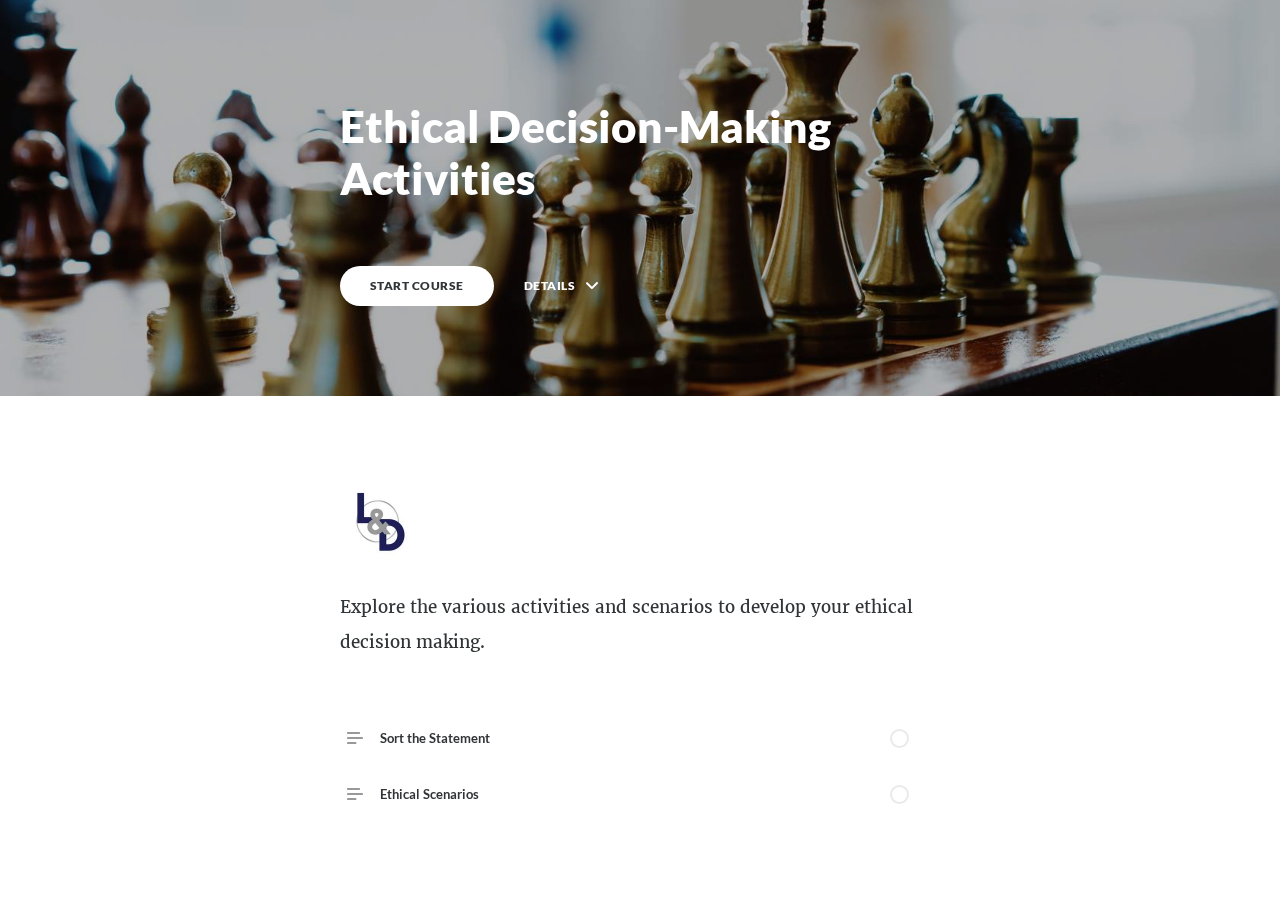
==== content-3a/index.html @ 718e05b9 "Portfolio Prototype 1" ====
<!DOCTYPE html>
<html lang="en" class="">
  <head>
    <meta http-equiv="X-UA-Compatible" content="IE=edge,chrome=1">
    <meta name="viewport" content="width=device-width, initial-scale=1, maximum-scale=1">
    <meta charset="utf-8">

    <title>Ethical Decision-Making Activities</title>

    <link type="text/css" rel="stylesheet" href="lib/icomoon.css">
    <link type="text/css" rel="stylesheet" href="lib/main.bundle.css">
    <script type="text/javascript" src="lib/player-0.0.11.min.js"></script>
    <script type="text/javascript" src="lib/lzwcompress.js"></script>

    <!-- Resize Hack -->
    <script type="text/javascript">
      window.resizeTo(screen.width, screen.height);
    </script>

  

    <!--[if lt IE 9]>
    <script src="//html5shiv.googlecode.com/svn/trunk/html5.js"></script>
    <![endif]-->
  </head>
  <body>
    <style>
      
        @font-face {
          font-family: 'Lato';
          src: url('lib/fonts/Lato-Light.woff') format('woff');
          font-weight: 300;
          font-style:  normal;
        }
      
        @font-face {
          font-family: 'Lato';
          src: url('lib/fonts/Lato-Regular.woff') format('woff');
          font-weight: 400;
          font-style:  normal;
        }
      
        @font-face {
          font-family: 'Lato';
          src: url('lib/fonts/Lato-Bold.woff') format('woff');
          font-weight: 700;
          font-style:  normal;
        }
      
        @font-face {
          font-family: 'Lato';
          src: url('lib/fonts/Lato-Italic.woff') format('woff');
          font-weight: 400;
          font-style:  italic;
        }
      
        @font-face {
          font-family: 'Lato';
          src: url('lib/fonts/Lato-Black.woff') format('woff');
          font-weight: 900;
          font-style:  normal;
        }
      
        @font-face {
          font-family: 'Merriweather';
          src: url('lib/fonts/Merriweather-Light.woff') format('woff');
          font-weight: 300;
          font-style:  normal;
        }
      
        @font-face {
          font-family: 'Merriweather';
          src: url('lib/fonts/Merriweather-Regular.woff') format('woff');
          font-weight: 400;
          font-style:  normal;
        }
      
        @font-face {
          font-family: 'Merriweather';
          src: url('lib/fonts/Merriweather-Bold.woff') format('woff');
          font-weight: 700;
          font-style:  normal;
        }
      
        @font-face {
          font-family: 'Merriweather';
          src: url('lib/fonts/Merriweather-Italic.woff') format('woff');
          font-weight: 400;
          font-style:  italic;
        }
      
        @font-face {
          font-family: 'Merriweather';
          src: url('lib/fonts/Merriweather-Black.woff') format('woff');
          font-weight: 900;
          font-style:  normal;
        }
      

      .brand--head, .brand--head *   { font-family: 'Lato' !important; }
      .brand--body, .brand--body *   { font-family: 'Merriweather' !important; }
      .brand--lhead, .brand--lhead * { font-family: 'Lato' !important; }
      .brand--lbody, .brand--lbody * { font-family: 'Merriweather' !important; }
      .brand--ui, .brand--ui *       { font-family: 'Lato' !important; }

      .brand--beforeHead:before { font-family: 'Lato' !important; }
      .brand--afterHead:after { font-family: 'Lato' !important; }

      .brand--background        { background-color: #285F9F !important; }
      .brand--background-all *  { background-color: #285F9F !important; }
      .brand--border            { border-color: #285F9F !important; }
      .brand--color             { color: #285F9F !important; }
      .brand--color-all *       { color: #285F9F !important; }
      .brand--shadow            { box-shadow: 0 0 0 0.2rem #285F9F !important; }
      .brand--shadow-all *      { box-shadow: 0 0 0 0.2rem #285F9F !important; }
      .brand--fill              { fill: #285F9F !important; }
      .brand--stroke            { stroke: #285F9F !important; }

      .brand--beforeBackground:before { background-color: #285F9F !important; }
      .brand--beforeBorder:before     { border-color: #285F9F !important; }
      .brand--beforeColor:before      { color: #285F9F !important; }

      .brand--afterBackground:after { background-color: #285F9F !important; }
      .brand--afterBorder:after     { border-color: #285F9F !important; }
      .brand--afterColor:after      { color: #285F9F !important; }

      /* should be applied to containers where links
         need to appear in brand color */
      .brand--linkColor a { color: #285F9F !important; }

      /* should be applied to containers where links
         need to change to brand color on hover */
      .brand--linkColorHover a:hover { color: #285F9F !important; }

      /* should be applied to any single element that
         needs to change color on hover */
      .brand--hoverColor:hover { color: #285F9F !important; }

      /* TODO: probably need a way to create a 5-10% darker/lighter color */
      .brand--linkColor a:hover,
      .button.brand--background:hover { opacity: .65 !important; }

      @media (min-width: 47.9375em) { /* 768px */
        .brand--min768--background { background-color: #285F9F !important; }
        .brand--min768--border     { border-color: #285F9F !important; }
        .brand--min768--color      { color: #285F9F !important; }
      }

      @media (max-width: 47.9375em) { /* 768px */
        .brand--max768--background { background-color: #285F9F !important; }
        .brand--max768--border     { border-color: #285F9F !important; }
        .brand--max768--color      { color: #285F9F !important; }
      }
    </style>
    <div id="app"></div>
    <script type="text/javascript">
  (function(root) {
    window.labelSet = {"id":"BcvyEdiFr6bjSbwuLoZjYQIc","author":"aid|104c410e-ccab-4203-b44f-f7d71279edf0","name":"English","defaultId":1,"defaultSet":true,"labels":{"result":"result","search":"search","results":"results","quizNext":"NEXT","tabGroup":"Tab","codeGroup":"Code","noResults":"No results for","noteGroup":"Note","quizScore":"Your score","quizStart":"START QUIZ","courseExit":"EXIT COURSE","courseHome":"Home","lessonName":"Lesson","quizSubmit":"SUBMIT","quoteGroup":"Quote","salutation":"👋 Bye!","buttonGroup":"Button","courseStart":"START COURSE","embedViewOn":"VIEW ON","exitMessage":"You may now leave this page.","quizCorrect":"Correct","quizPassing":"PASSING","quizResults":"Quiz Results","courseResume":"RESUME COURSE","processStart":"START","processSwipe":"Swipe to continue","quizContinue":"Continue","quizLandmark":"Quiz","quizQuestion":"Question","courseDetails":"DETAILS","embedReadMore":"Read more","feedbackGroup":"Feedback","quizIncorrect":"Incorrect","quizTakeAgain":"TAKE AGAIN","sortingReplay":"REPLAY","accordionGroup":"Accordion","embedLinkGroup":"Embedded web content","lessonComplete":"COMPLETE","statementGroup":"Statement","storylineGroup":"Storyline","attachmentGroup":"File Attachment","embedPhotoGroup":"Embedded photo","embedVideoGroup":"Embedded video","playButtonLabel":"Play","processComplete":"Complete","processLandmark":"Process","processNextStep":"NEXT STEP","processStepName":"Step","seekSliderLabel":"Seek","sortingLandmark":"Sorting Activity","audioPlayerGroup":"Audio player. You can use the space bar to toggle playback and arrow keys to scrub.","buttonStackGroup":"Button stack","embedPlayerGroup":"Embedded media player","lessonRestricted":"Lessons must be completed in order","pauseButtonLabel":"Pause","scenarioComplete":"Scenario Complete!","scenarioContinue":"CONTINUE","scenarioTryAgain":"TRY AGAIN","textOnImageGroup":"Text on image","timelineLandmark":"Timeline","urlEmbedLandmark":"URL/Embed","videoPlayerGroup":"Video player. You can use the space bar to toggle playback and arrow keys to scrub.","blocksClickToFlip":"Click to flip","blocksPreposition":"of","bulletedListGroup":"Bulleted list","checkboxListGroup":"Checkbox list","imageAndTextGroup":"Image and text","imageGalleryGroup":"Image gallery","lessonPreposition":"of","numberedListGroup":"Numbered list","processLessonName":"Lesson","processStartAgain":"START AGAIN","scenarioStartOver":"START OVER","courseSkipToLesson":"SKIP TO LESSON","flashcardBackLabel":"Flashcard back","flashcardGridGroup":"Flashcard grid","nextFlashCardLabel":"Next flashcard","flashcardFrontLabel":"Flashcard front","flashcardStackGroup":"Flashcard stack","knowledgeCheckGroup":"Knowledge check","sortingCardsCorrect":"Cards Correct","hamburgerButtonLabel":"Course Overview Sidebar","lessonHeaderLandmark":"Lesson Header","numberedDividerGroup":"Numbered divider","lessonContentLandmark":"Lesson Content","lessonSidebarLandmark":"Lesson Sidebar","quizAnswerPlaceholder":"Type your answer here","labeledGraphicLandmark":"Labeled Graphic","previousFlashCardLabel":"Previous flashcard","processStepPreposition":"of","overviewPageTitleSuffix":"Overview","quizAcceptableResponses":"Acceptable responses","quizRequirePassingScore":"Must pass quiz before continuing","timelineCardGroupPrefix":"Timeline Card","labeledGraphicBubbleLabel":"Labeled graphic bubble","labeledGraphicMarkerLabel":"Labeled graphic marker","labeledGraphicNextMarkerLabel":"Next marker","labeledGraphicPreviousMarkerLabel":"Previous marker"},"deleted":false,"createdAt":"2020-03-26T19:04:27.724Z","updatedAt":"2020-03-26T19:04:27.724Z","iso639Code":"en","transferredAt":null};
    window.courseData = "[base64]/[base64]/[base64]";

    function isExport() {
      return true;
    }

    function resolvePath(path) {
      return ('assets/').concat(path);
    }

    root.Runtime = {
      isExport: isExport,
      resolvePath: resolvePath
    };
  }(window));
</script>


    
      <script src="lib/main.bundle.js"></script>
    
  </body>
</html>
---- content-3a/lib/icomoon.css ----
@font-face {
	font-family: 'icomoon';
	src:  url('fonts/icomoon.ttf') format('truetype'),
				url('fonts/icomoon.woff') format('woff');
	font-weight: normal;
	font-style: normal;
}

[class^="icon-"], [class*=" icon-"] {
	/* use !important to prevent issues with browser extensions that change fonts */
	font-family: 'icomoon' !important;
	speak: none;
	font-style: normal;
	font-weight: normal;
	font-variant: normal;
	text-transform: none;
	line-height: 1;

	/* Better Font Rendering =========== */
	-webkit-font-smoothing: antialiased;
	-moz-osx-font-smoothing: grayscale;
}

.icon-edit-author-name:before {
	content: "\e976";
}
.icon-lock:before {
	content: "\e977";
}
.icon-checkmark-valid:before {
	content: "\e95d";
}
.icon-close-media-panel:before {
	content: "\e95e";
}
.icon-trash4:before {
	content: "\e95f";
}
.icon-x-invalid-url:before {
	content: "\e960";
}
.icon-attach2:before {
	content: "\e961";
}
.icon-bold:before {
	content: "\e962";
}
.icon-fontcolor:before {
	content: "\e963";
}
.icon-fontsize:before {
	content: "\e964";
}
.icon-italic:before {
	content: "\e965";
}
.icon-link:before {
	content: "\e966";
}
.icon-orderedlist:before {
	content: "\e967";
}
.icon-quote:before {
	content: "\e968";
}
.icon-unorderedlist:before {
	content: "\e969";
}
.icon-feedback:before {
	content: "\e910";
}
.icon-review:before {
	content: "\e911";
}
.icon-customizable:before {
	content: "\e908";
}
.icon-design:before {
	content: "\e909";
}
.icon-interactions:before {
	content: "\e90a";
}
.icon-questions:before {
	content: "\e90b";
}
.icon-scenarios2:before {
	content: "\e90c";
}
.icon-slides:before {
	content: "\e90d";
}
.icon-desktop:before {
	content: "\e902";
}
.icon-expressions:before {
	content: "\e903";
}
.icon-poses:before {
	content: "\e904";
}
.icon-retina:before {
	content: "\e905";
}
.icon-scenarios:before {
	content: "\e906";
}
.icon-transparency:before {
	content: "\e907";
}
.icon-Master-01:before {
	content: "\e934";
}
.icon-Master-02:before {
	content: "\e93a";
}
.icon-Master-03:before {
	content: "\e939";
}
.icon-Master-04:before {
	content: "\e936";
}
.icon-Master-05:before {
	content: "\e93b";
}
.icon-Master-06:before {
	content: "\e935";
}
.icon-Master-07:before {
	content: "\e937";
}
.icon-Master-08:before {
	content: "\e938";
}
.icon-Master-09:before {
	content: "\e922";
}
.icon-Master-10:before {
	content: "\e926";
}
.icon-Master-11:before {
	content: "\e924";
}
.icon-Master-12:before {
	content: "\e928";
}
.icon-Master-13:before {
	content: "\e923";
}
.icon-Master-14:before {
	content: "\e925";
}
.icon-Master-15:before {
	content: "\e929";
}
.icon-Master-16:before {
	content: "\e927";
}
.icon-Master-17:before {
	content: "\e92b";
}
.icon-Master-18:before {
	content: "\e92c";
}
.icon-Master-19:before {
	content: "\e92d";
}
.icon-Master-20:before {
	content: "\e92e";
}
.icon-Master-21:before {
	content: "\e92f";
}
.icon-Master-22:before {
	content: "\e930";
}
.icon-Master-23:before {
	content: "\e931";
}
.icon-Master-24:before {
	content: "\e932";
}
.icon-Master-25:before {
	content: "\e933";
}
.icon-Master-26:before {
	content: "\e92a";
}
.icon-check-circle:before {
	content: "\e803";
}
.icon-trash:before {
	content: "\e804";
}
.icon-rotation:before {
	content: "\e91a";
}
.icon-vector:before {
	content: "\e91b";
}
.icon-mute:before {
	content: "\e90e";
}
.icon-volume:before {
	content: "\e90f";
}
.icon-logo:before {
	content: "\e805";
}
.icon-share:before {
	content: "\e801";
}
.icon-sorting:before {
	content: "\e91c";
}
.icon-more:before {
	content: "\e91d";
}
.icon-copy:before {
	content: "\e951";
}
.icon-clock:before {
	content: "\e915";
}
.icon-quotes-left:before {
	content: "\e918";
}
.icon-list-numbered:before {
	content: "\e916";
}
.icon-list2:before {
	content: "\e917";
}
.icon-plus:before {
	content: "\e60a";
}
.icon-info:before {
	content: "\e974";
}
.icon-cross:before {
	content: "\e913";
}
.icon-checkmark:before {
	content: "\e975";
}
.icon-arrow-up2:before {
	content: "\e959";
}
.icon-arrow-down2:before {
	content: "\e95a";
}
.icon-sort-alpha-asc:before {
	content: "\e912";
}
.icon-rtf:before {
	content: "\e94b";
}
.icon-doc:before {
	content: "\e94a";
}
.icon-pdf:before {
	content: "\e94c";
}
.icon-ppt:before {
	content: "\e94d";
}
.icon-file:before {
	content: "\e94e";
}
.icon-xls:before {
	content: "\e94f";
}
.icon-zip:before {
	content: "\e950";
}
.icon-file-alt:before {
	content: "\e944";
}
.icon-doc-alt:before {
	content: "\e943";
}
.icon-pdf-alt:before {
	content: "\e945";
}
.icon-ppt-alt:before {
	content: "\e946";
}
.icon-rtf-alt:before {
	content: "\e947";
}
.icon-xls-alt:before {
	content: "\e948";
}
.icon-zip-alt:before {
	content: "\e949";
}
.icon-attach:before {
	content: "\e942";
}
.icon-reload:before {
	content: "\e941";
}
.icon-trash2:before {
	content: "\e60d";
}
.icon-arrow-left:before {
	content: "\e608";
}
.icon-arrow-right:before {
	content: "\e609";
}
.icon-check-alt:before {
	content: "\e606";
}
.icon-password-view:before {
	content: "\e972";
}
.icon-password-hide:before {
	content: "\e973";
}
.icon-view-grid:before {
	content: "\e96c";
}
.icon-grid-view:before {
	content: "\e96c";
}
.icon-view-list:before {
	content: "\e96d";
}
.icon-list-view:before {
	content: "\e96d";
}
.icon-blocks:before {
	content: "\e95b";
}
.icon-list3:before {
	content: "\e95c";
}
.icon-export:before {
	content: "\e958";
}
.icon-screencast:before {
	content: "\e957";
}
.icon-cursor:before {
	content: "\e956";
}
.icon-documents:before {
	content: "\e952";
}
.icon-duplicate:before {
	content: "\e952";
}
.icon-trash3:before {
	content: "\e953";
}
.icon-Article:before {
	content: "\e93c";
}
.icon-Interaction:before {
	content: "\e93d";
}
.icon-Quiz:before {
	content: "\e93e";
}
.icon-Video:before {
	content: "\e93f";
}
.icon-trashcan:before {
	content: "\e921";
}
.icon-marker_style:before {
	content: "\e920";
}
.icon-photo:before {
	content: "\e91f";
}
.icon-microphone:before {
	content: "\e91e";
}
.icon-plus2:before {
	content: "\e800";
}
.icon-processing:before {
	content: "\e607";
}
.icon-menu:before {
	content: "\e602";
}
.icon-headset:before {
	content: "\e603";
}
.icon-list:before {
	content: "\e604";
}
.icon-video:before {
	content: "\e605";
}
.icon-mail:before {
	content: "\e954";
}
.icon-remove:before {
	content: "\e955";
}
.icon-up-level-2:before {
	content: "\e96e";
}
.icon-up-level-list-2:before {
	content: "\e96f";
}
.icon-plus-circle:before {
	content: "\e802";
}
.icon-up-level:before {
	content: "\e970";
}
.icon-up-level-list:before {
	content: "\e971";
}
.icon-eye:before {
	content: "\e96b";
}
.icon-tick:before {
	content: "\e900";
}
.icon-check:before {
	content: "\e901";
}
.icon-link-alt:before {
	content: "\e919";
}
.icon-chevron-down:before {
	content: "\e60b";
}
.icon-chevron-up:before {
	content: "\e60c";
}
.icon-chevron-left:before {
	content: "\e600";
}
.icon-chevron:before {
	content: "\e601";
}
.icon-chevron-right:before {
	content: "\e601";
}
.icon-close-small:before {
	content: "\e940";
}
.icon-pie-chart:before {
	content: "\e914";
}
.icon-alert:before {
	content: "\e96a";
}
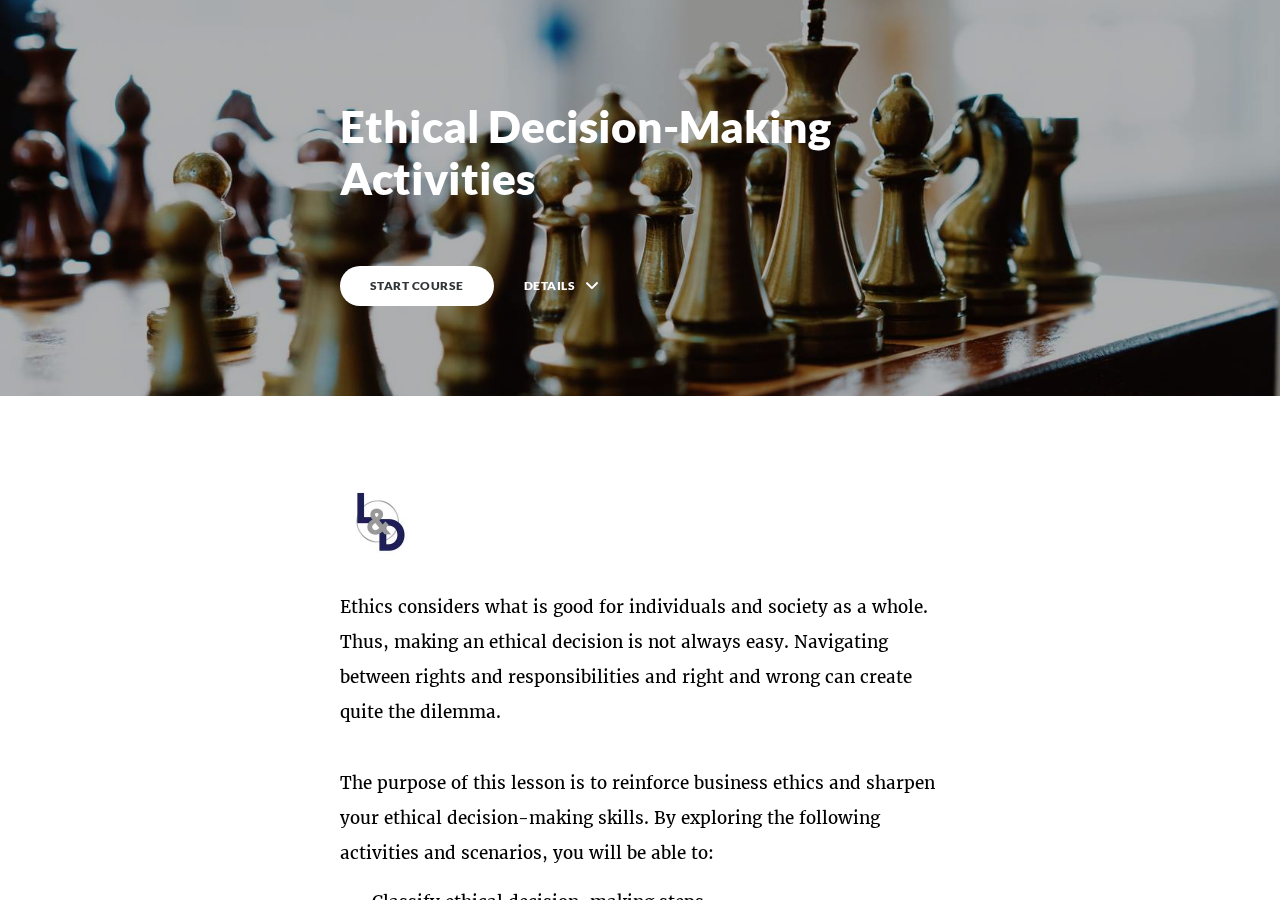
==== commit 4f68b034: "Add files via upload" ====
--- a/content-3a/index.html
+++ b/content-3a/index.html
@@ -25,78 +25,6 @@
   </head>
   <body>
     <style>
-      
-        @font-face {
-          font-family: 'Lato';
-          src: url('lib/fonts/Lato-Light.woff') format('woff');
-          font-weight: 300;
-          font-style:  normal;
-        }
-      
-        @font-face {
-          font-family: 'Lato';
-          src: url('lib/fonts/Lato-Regular.woff') format('woff');
-          font-weight: 400;
-          font-style:  normal;
-        }
-      
-        @font-face {
-          font-family: 'Lato';
-          src: url('lib/fonts/Lato-Bold.woff') format('woff');
-          font-weight: 700;
-          font-style:  normal;
-        }
-      
-        @font-face {
-          font-family: 'Lato';
-          src: url('lib/fonts/Lato-Italic.woff') format('woff');
-          font-weight: 400;
-          font-style:  italic;
-        }
-      
-        @font-face {
-          font-family: 'Lato';
-          src: url('lib/fonts/Lato-Black.woff') format('woff');
-          font-weight: 900;
-          font-style:  normal;
-        }
-      
-        @font-face {
-          font-family: 'Merriweather';
-          src: url('lib/fonts/Merriweather-Light.woff') format('woff');
-          font-weight: 300;
-          font-style:  normal;
-        }
-      
-        @font-face {
-          font-family: 'Merriweather';
-          src: url('lib/fonts/Merriweather-Regular.woff') format('woff');
-          font-weight: 400;
-          font-style:  normal;
-        }
-      
-        @font-face {
-          font-family: 'Merriweather';
-          src: url('lib/fonts/Merriweather-Bold.woff') format('woff');
-          font-weight: 700;
-          font-style:  normal;
-        }
-      
-        @font-face {
-          font-family: 'Merriweather';
-          src: url('lib/fonts/Merriweather-Italic.woff') format('woff');
-          font-weight: 400;
-          font-style:  italic;
-        }
-      
-        @font-face {
-          font-family: 'Merriweather';
-          src: url('lib/fonts/Merriweather-Black.woff') format('woff');
-          font-weight: 900;
-          font-style:  normal;
-        }
-      
-
       .brand--head, .brand--head *   { font-family: 'Lato' !important; }
       .brand--body, .brand--body *   { font-family: 'Merriweather' !important; }
       .brand--lhead, .brand--lhead * { font-family: 'Lato' !important; }
@@ -156,7 +84,7 @@
     <script type="text/javascript">
   (function(root) {
     window.labelSet = {"id":"BcvyEdiFr6bjSbwuLoZjYQIc","author":"aid|104c410e-ccab-4203-b44f-f7d71279edf0","name":"English","defaultId":1,"defaultSet":true,"labels":{"result":"result","search":"search","results":"results","quizNext":"NEXT","tabGroup":"Tab","codeGroup":"Code","noResults":"No results for","noteGroup":"Note","quizScore":"Your score","quizStart":"START QUIZ","courseExit":"EXIT COURSE","courseHome":"Home","lessonName":"Lesson","quizSubmit":"SUBMIT","quoteGroup":"Quote","salutation":"👋 Bye!","buttonGroup":"Button","courseStart":"START COURSE","embedViewOn":"VIEW ON","exitMessage":"You may now leave this page.","quizCorrect":"Correct","quizPassing":"PASSING","quizResults":"Quiz Results","courseResume":"RESUME COURSE","processStart":"START","processSwipe":"Swipe to continue","quizContinue":"Continue","quizLandmark":"Quiz","quizQuestion":"Question","courseDetails":"DETAILS","embedReadMore":"Read more","feedbackGroup":"Feedback","quizIncorrect":"Incorrect","quizTakeAgain":"TAKE AGAIN","sortingReplay":"REPLAY","accordionGroup":"Accordion","embedLinkGroup":"Embedded web content","lessonComplete":"COMPLETE","statementGroup":"Statement","storylineGroup":"Storyline","attachmentGroup":"File Attachment","embedPhotoGroup":"Embedded photo","embedVideoGroup":"Embedded video","playButtonLabel":"Play","processComplete":"Complete","processLandmark":"Process","processNextStep":"NEXT STEP","processStepName":"Step","seekSliderLabel":"Seek","sortingLandmark":"Sorting Activity","audioPlayerGroup":"Audio player. You can use the space bar to toggle playback and arrow keys to scrub.","buttonStackGroup":"Button stack","embedPlayerGroup":"Embedded media player","lessonRestricted":"Lessons must be completed in order","pauseButtonLabel":"Pause","scenarioComplete":"Scenario Complete!","scenarioContinue":"CONTINUE","scenarioTryAgain":"TRY AGAIN","textOnImageGroup":"Text on image","timelineLandmark":"Timeline","urlEmbedLandmark":"URL/Embed","videoPlayerGroup":"Video player. You can use the space bar to toggle playback and arrow keys to scrub.","blocksClickToFlip":"Click to flip","blocksPreposition":"of","bulletedListGroup":"Bulleted list","checkboxListGroup":"Checkbox list","imageAndTextGroup":"Image and text","imageGalleryGroup":"Image gallery","lessonPreposition":"of","numberedListGroup":"Numbered list","processLessonName":"Lesson","processStartAgain":"START AGAIN","scenarioStartOver":"START OVER","courseSkipToLesson":"SKIP TO LESSON","flashcardBackLabel":"Flashcard back","flashcardGridGroup":"Flashcard grid","nextFlashCardLabel":"Next flashcard","flashcardFrontLabel":"Flashcard front","flashcardStackGroup":"Flashcard stack","knowledgeCheckGroup":"Knowledge check","sortingCardsCorrect":"Cards Correct","hamburgerButtonLabel":"Course Overview Sidebar","lessonHeaderLandmark":"Lesson Header","numberedDividerGroup":"Numbered divider","lessonContentLandmark":"Lesson Content","lessonSidebarLandmark":"Lesson Sidebar","quizAnswerPlaceholder":"Type your answer here","labeledGraphicLandmark":"Labeled Graphic","previousFlashCardLabel":"Previous flashcard","processStepPreposition":"of","overviewPageTitleSuffix":"Overview","quizAcceptableResponses":"Acceptable responses","quizRequirePassingScore":"Must pass quiz before continuing","timelineCardGroupPrefix":"Timeline Card","labeledGraphicBubbleLabel":"Labeled graphic bubble","labeledGraphicMarkerLabel":"Labeled graphic marker","labeledGraphicNextMarkerLabel":"Next marker","labeledGraphicPreviousMarkerLabel":"Previous marker"},"deleted":false,"createdAt":"2020-03-26T19:04:27.724Z","updatedAt":"2020-03-26T19:04:27.724Z","iso639Code":"en","transferredAt":null};
-    window.courseData = "[base64]/[base64]/[base64]";
+    window.courseData = "[base64]/[base64]";
 
     function isExport() {
       return true;
@@ -166,9 +94,14 @@
       return ('assets/').concat(path);
     }
 
+    function resolveFontPath(font) {
+      return ('lib/fonts/').concat(font.key.split('/').reverse()[0]);
+    }
+
     root.Runtime = {
       isExport: isExport,
-      resolvePath: resolvePath
+      resolvePath: resolvePath,
+      resolveFontPath: resolveFontPath
     };
   }(window));
 </script>
--- a/content-3a/lib/main.bundle.css
+++ b/content-3a/lib/main.bundle.css
@@ -1,4 +1,4 @@
-@charset "UTF-8";a,abbr,acronym,address,applet,article,aside,audio,big,blockquote,body,canvas,caption,center,cite,code,dd,del,details,dfn,div,dl,dt,em,embed,fieldset,figcaption,figure,footer,form,h1,h2,h3,h4,h5,h6,header,hgroup,html,iframe,img,ins,kbd,label,legend,li,mark,menu,nav,object,ol,output,p,pre,q,ruby,s,samp,section,small,span,strike,strong,sub,summary,sup,table,tbody,td,tfoot,th,thead,time,tr,tt,u,ul,var,video{margin:0;padding:0;border:0;font-size:100%;font:inherit;vertical-align:baseline}article,aside,details,figcaption,figure,footer,header,hgroup,menu,nav,section{display:block}body{line-height:1}ol,ul{list-style:none}blockquote,q{quotes:none}blockquote:after,blockquote:before,q:after,q:before{content:""}table{border-collapse:collapse;border-spacing:0}input::-ms-clear{display:none}.bigHeadMode .avatar__image,.bigHeadMode .course-collaborators-author__avatar,.bigHeadMode .item-lock__avatar,.bigHeadMode .lesson-header__author img,.bigHeadMode .overview__author-image,.bigHeadMode .select-author__image,.bigHeadMode .user-info__profile{transform:rotate(0) scale(2);transform-origin:center;transition:transform .3s ease-in-out}.bigHeadMode .avatar__image:hover,.bigHeadMode .course-collaborators-author__avatar:hover,.bigHeadMode .item-lock__avatar:hover,.bigHeadMode .lesson-header__author img:hover,.bigHeadMode .overview__author-image:hover,.bigHeadMode .select-author__image:hover,.bigHeadMode .user-info__profile:hover{transform:rotate(1turn) scale(1)}button{margin:0;padding:0;border:none;border-radius:0;font:inherit;color:inherit;background:none;-webkit-appearance:none;-moz-appearance:none;appearance:none}.noSelect{-webkit-user-select:none!important;-moz-user-select:none!important;-ms-user-select:none!important;user-select:none!important}.visually-hidden:not(:focus):not(:active){position:absolute!important;width:.01em!important;height:.01em!important;margin:0!important;padding:0!important;border:none!important;overflow:hidden!important;clip:rect(0,0,0,0)!important;-webkit-clip-path:inset(50%)!important;clip-path:inset(50%)!important;white-space:nowrap!important}@-ms-viewport{width:device-width}@viewport{width:device-width}*{box-sizing:border-box}body,html{background:#f5f5f5}html{max-width:100vw;overflow-x:hidden;overflow-y:auto;font-size:62.5%;-webkit-font-smoothing:antialiased;-moz-osx-font-smoothing:grayscale}body,html{height:100%;overflow:hidden}body{margin:0;line-height:1.5;font-family:lato,sans-serif;font-size:1.6em;color:#313537}@keyframes slide-in{to{transform:translateX(0)}}@keyframes fade-out{0%{opacity:1}to{opacity:0;visibility:hidden}}#app,#innerApp,.transition-group{height:100%;overflow:hidden}@-moz-document url-prefix(){a,div,span{outline-color:#000}}:-webkit-full-screen-ancestor:not(iframe){animation-name:none!important}.browser-support{position:fixed;bottom:0;left:0;right:0;z-index:999}.browser-support__inner{position:relative;padding:2.5rem;background-color:#282828;text-align:left;font-weight:700;font-size:1.4rem;letter-spacing:.02rem}@media (min-width:48em){.browser-support__inner{text-align:center}}.browser-support__text{color:#a2acb0}.browser-support__text--full{display:none}@media (min-width:48em){.browser-support__text--full{display:inline}}@media (min-width:48em){.browser-support__text--mobile{display:none}}.browser-support__link{color:#fff;text-decoration:none}.browser-support__link>.icon{font-size:.75rem;margin-left:.3rem}.browser-support__dismiss{position:absolute;top:50%;right:3rem;width:3.4rem;height:3.4rem;line-height:3.4rem;margin-top:-1.7rem;border-radius:50%;background-color:#fafafa;border:none;padding:0;cursor:pointer;text-align:center}.browser-support__dismiss-icon{display:inline-block;font-size:3rem;line-height:normal!important;margin-top:-.25rem}.curtain{margin:2.9rem 0;max-width:50%;text-align:center}.curtain__cancel{margin-top:5rem}.curtain__container{align-items:center;background:#fff;bottom:0;display:flex;justify-content:center;left:0;position:fixed;right:0;top:0;z-index:9000}.curtain__title{color:#313537;font-size:3.2rem;font-weight:300;letter-spacing:-.1px;margin-bottom:1.5rem}.curtain__description{color:#4a4a4a;opacity:.8;line-height:1.77;width:43rem;font-size:1.3rem;letter-spacing:.5px;margin-bottom:3rem}.curtain__text{margin-top:3rem;font-size:2.4rem;font-weight:300}.curtain__spinner{width:3.2rem;height:3.2rem;border:.2rem solid rgba(49,53,55,.5);border-left-color:rgba(49,53,55,.15);animation:spin 1.5s linear infinite;border-radius:50%;margin:0 auto}.curtain__spinner--reconnect{width:5.1rem;height:5.1rem;margin-bottom:1.5rem}.button{-webkit-appearance:none;font-size:inherit;font-family:lato,sans-serif;border:0;padding:0;background:transparent;cursor:pointer}.button,.button--menu{display:inline-block;color:#313537}.button--menu{position:relative;height:4rem;width:4rem;top:-1rem;left:-1rem;padding:1rem;font-weight:900;font-size:3rem;line-height:1.6rem;text-transform:uppercase;transition:color .3s}.button--menu i{margin-top:-.4rem}.button--menu i,.button--menu i:after,.button--menu i:before{position:absolute;top:50%;left:1rem;display:block;height:.2rem;width:1.5rem;background:#313537}.button--menu i:after,.button--menu i:before{content:"";position:absolute;top:-.4rem;left:0;right:0}.button--menu i:after{top:auto;bottom:-.4rem}.button--menu:hover{color:#61696d}.button--menu:hover:after,.button--menu:hover:before{background:#61696d}.button--sidebar{position:fixed;left:0;bottom:0;width:36rem;height:5.2rem;padding:1.5rem 0}.button--sidebar-basic{width:100%;padding:1.85rem 0}.button--sidebar,.button--sidebar-basic{text-transform:uppercase;font-weight:900;font-size:1.2rem;letter-spacing:.08rem;color:#fff;background-color:#313537!important}.button--sidebar-basic [class*=icon-],.button--sidebar [class*=icon-]{display:inline-block;width:2.2rem;height:2.2rem;margin-right:.8rem;vertical-align:5%;line-height:2.2rem;font-size:1rem;color:#313537;border-radius:50%;background:#fff}.button--done{min-width:12.5rem;height:3.3rem;padding:0 3rem;line-height:3.3rem;letter-spacing:.16rem;border-radius:3.3rem;-webkit-font-smoothing:antialiased}.button--done,.button--header{text-transform:uppercase;text-align:center;font-weight:900;font-size:1.2rem;color:#313537;background:#fff}.button--header{height:2.5rem;padding:0 1.5rem;line-height:2.5rem;letter-spacing:.12rem;border-radius:2.5rem}.button--header-done,.button--inverted,.button--outline{padding:.25rem 2rem;text-transform:uppercase;text-align:center;font-weight:700;font-size:1.2rem;letter-spacing:.12rem;border-radius:2.5rem}.button+.button--header-done,.button+.button--inverted,.button+.button--outline{margin-left:1.5rem}.button--header-done,.button--inverted,button.button--outline{padding:.4rem 2rem}.button--next,.button--submit{padding:1.5rem 3rem;min-width:13rem;text-transform:uppercase;font-size:1.2rem;font-weight:900;color:#fff;background:#d6d7d7;transition:background .3s}.button--next:hover,.button--submit:hover{transition:background 0}.button--submit{pointer-events:none}.button--submit-active{pointer-events:inherit;background:#50abf1}.button--outline{background:#fff;border:1px solid rgba(49,53,55,.4)}.button--outline-transparent{background:initial}.button--outline:hover,.menu--active .button--outline{border-color:#313537}.button--header-done,.button--inverted{color:#fff;border:1px solid rgba(49,53,55,.4);background:#313537}.button--header-done.button--disabled{opacity:.2;margin-left:1.5rem}.button--signin{display:inline-block;cursor:pointer;outline:none;-webkit-user-select:none;-moz-user-select:none;-ms-user-select:none;user-select:none;text-decoration:none;transition:box-shadow 90ms ease-in-out,transform 90ms ease-in-out;font-family:lato,sans-serif;padding:0 3.5rem;height:4.5rem;line-height:4.5rem;font-size:1.4rem;font-weight:700;color:#fff;border-width:0;border-radius:2.25rem;background:#4fbdf4}.button--signin:focus,.button--signin:hover{box-shadow:inset 0 -1px rgba(0,0,0,.2)}.button--signin:active{box-shadow:inset 0 1px rgba(0,0,0,.2),inset 0 100px rgba(0,0,0,.1);transform:translateY(1px)}.button--disabled{opacity:.5;cursor:not-allowed}.button--controls{height:3rem;padding:0 2rem;line-height:2.3rem;text-transform:none;text-align:center;font-weight:400;font-size:1.2rem;letter-spacing:0;background:#fff;border-radius:2.3rem;border:1px solid rgba(49,53,55,.2)}.button+.button--controls{margin-left:1.5rem}.button--controls:hover{border-color:rgba(49,53,55,.8)}.button--extraPadding{padding:1.15rem 4.8rem}.courseExit{position:absolute;background:none;border:none;padding:0;font-family:lato,sans-serif;font-size:1.2rem;font-weight:700;letter-spacing:.03rem;text-transform:uppercase;color:#959fa5;cursor:pointer;z-index:1000}.courseExit--standard{top:1.5rem;right:2rem}@media (max-width:47.9375em){.courseExit--standard{display:none}}.courseExit--mobile{display:none}@media (max-width:47.9375em){.courseExit--mobile{display:block;height:5rem;top:0;right:1.8rem;padding-left:1.8rem;font-size:1.1rem;letter-spacing:.02rem}}.courseExit--overview{top:2rem;right:3rem;color:#fff;opacity:1;transition:opacity .3s}@media (max-width:47.9375em){.courseExit--overview{right:2rem;font-size:1.1rem;letter-spacing:.02rem}}.overview--will-enter .courseExit--overview,.overview--will-exit .courseExit--overview{opacity:0}.audio-player{display:flex;flex:1;padding:.3rem}.audio-player__housing{display:flex;flex:1;align-items:center;flex-direction:row;flex-wrap:nowrap;-webkit-user-select:none;-moz-user-select:none;-ms-user-select:none;user-select:none;height:4.4rem;margin-bottom:2rem}.audio-player__play{position:relative;width:2.5rem;height:100%;cursor:pointer}.audio-player__play:before{content:"";position:absolute;display:block;height:0;width:0;top:50%;transform:translateY(-50%);border-left:.5rem solid transparent;border-right:.5rem solid transparent;border-color:transparent #313537;border-style:solid;border-width:.5rem 0 .5rem .8rem;background:transparent}.audio-player__play--pause{padding-left:.3rem}.audio-player__play--pause:before{transform:translate3d(.3rem,-50%,0)}.audio-player__play--pause:after,.audio-player__play--pause:before{content:"";position:absolute;display:block;top:50%;width:.2rem;height:1rem;border-left:0 solid transparent;border-right:0 solid transparent;border-color:transparent #313537;border-style:solid;border-width:0;background:#313537}.audio-player__play--pause:after{transform:translate3d(-.3rem,-50%,0)}.audio-player__tracker{position:relative;width:100%;height:100%;flex-shrink:100;cursor:pointer;margin:auto 0}.audio-player__tracker:after{right:0;background:#eaeaeb}.audio-player__tracker-bar,.audio-player__tracker:after{content:"";position:absolute;top:0;bottom:0;left:0;margin:auto 0;height:.1rem}.audio-player__tracker-bar{display:block;width:0;background:#50abf1;z-index:1}.audio-player__tracker-handle{content:"";display:block;position:absolute;top:0;left:0;bottom:0;margin:auto 0;height:1.3rem;width:1.3rem;border-radius:50%;box-shadow:0 .1rem .4rem 0 rgba(0,0,0,.2);z-index:1;background:#50abf1;transform:translateX(-.6rem)}.audio-player__timer{position:relative;height:100%;padding:0 0 0 1.5rem;line-height:4.4rem;font-size:1rem;font-family:lato,sans-serif;font-weight:700;white-space:nowrap;cursor:default}.audio-player__volume{display:none;height:100%;width:2.3rem;text-align:right;line-height:3.3rem;font-size:1.6rem;cursor:pointer}.audio-player__volume .icon-volume{display:inline-block}.audio-player__volume--muted .icon-volume,.audio-player__volume .icon-mute{display:none}.audio-player__volume--muted .icon-mute{display:inline-block}.blocks-lesson{background:#fff;padding-bottom:2rem}@media (min-width:48em){.blocks-lesson{padding-bottom:9.5rem}}.block-text{padding:3rem 0;transition:padding .5s;font-size:1.7rem}@media print{.block-text{font-size:1.3rem}}.block-text input{background:none;border:0;outline:none;text-overflow:ellipsis;word-wrap:break-word}.block-text p{margin-bottom:3.4rem;font-family:merriweather,serif;font-weight:400;line-height:1.941176470588235}.block-text p:last-child{margin-bottom:0}.block-text table+*{margin-top:3.4rem}.block-text h2{padding:.8rem 0;line-height:1.25;font-size:2.8rem;font-weight:700}@media (min-width:45em){.block-text h2{font-size:3.2rem}}@media print{.block-text h2{font-size:2.2rem}}.block-text h2 p{line-height:1.25;font-weight:700}.block-text h2 input{font:inherit}.block-text h3{padding:.8rem 0;line-height:1.25;font-size:2.2rem;font-weight:700}@media (min-width:45em){.block-text h3{font-size:2.4rem}}@media print{.block-text h3{font-size:1.8rem}}.block-text h3 p{line-height:1.25;font-weight:700}.block-text h3 input{font:inherit}.block-text--heading h2,.block-text--heading h3{margin:0 0 -1px;padding:.8rem 0}@media (min-width:52.5em){.block-text--heading .block-text__col,.block-text--onecol .block-text__col{display:block;box-sizing:border-box;float:left;width:83.33333%;padding-left:1.5rem;padding-right:1.5rem;min-height:1px}.block-text--heading .block-text__col:first-child,.block-text--onecol .block-text__col:first-child{margin-left:8.33333%}}@media (min-width:52.5em){.lesson--open .block-text--heading .block-text__col,.lesson--open .block-text--onecol .block-text__col{display:block;box-sizing:border-box;float:left;width:83.33333%;padding-left:1.5rem;padding-right:1.5rem;min-height:1px}.lesson--open .block-text--heading .block-text__col:first-child,.lesson--open .block-text--onecol .block-text__col:first-child{margin-left:8.33333%}}@media (min-width:60em){.lesson--open .block-text--heading .block-text__col,.lesson--open .block-text--onecol .block-text__col{width:100%}.lesson--open .block-text--heading .block-text__col:first-child,.lesson--open .block-text--onecol .block-text__col:first-child{margin-left:0}}@media (min-width:67.5em){.lesson--open .block-text--heading .block-text__col,.lesson--open .block-text--onecol .block-text__col{width:83.33333%}.lesson--open .block-text--heading .block-text__col:first-child,.lesson--open .block-text--onecol .block-text__col:first-child{margin-left:8.33333%}}@media print{.block-text--twocol .block-text__row{display:flex;margin:0}}@media (min-width:52.5em){.block-text--twocol .block-text__col{display:block;box-sizing:border-box;float:left;width:83.33333%;padding-left:1.5rem;padding-right:1.5rem;min-height:1px;margin-left:8.33333%}}@media print and (min-width:52.5em){.block-text--twocol .block-text__col{float:none;margin-left:0;width:100%}}@media (min-width:60em){.block-text--twocol .block-text__col{width:41.66667%;margin-left:0}.block-text--twocol .block-text__col:first-child{margin-left:8.33333%}}@media (min-width:52.5em){.lesson--open .block-text--twocol .block-text__col{display:block;box-sizing:border-box;float:left;width:41.66667%;padding-left:1.5rem;padding-right:1.5rem;min-height:1px;margin-left:8.33333%}.lesson--open .block-text--twocol .block-text__col:last-child{margin-left:0}}@media (min-width:60em){.lesson--open .block-text--twocol .block-text__col{width:50%;margin-left:0}.lesson--open .block-text--twocol .block-text__col:first-child{margin-left:0}}@media (min-width:67.5em){.lesson--open .block-text--twocol .block-text__col{width:41.66667%}.lesson--open .block-text--twocol .block-text__col:first-child{margin-left:8.33333%}}.block-text__figure{position:relative}.block-text__code{padding:3rem;font-family:Courier New,Courier,monospace;font-size:1.5rem;color:#313537;border:.1rem solid #eee;border-radius:.3rem;background:#fafafa;overflow:auto}@media print{.block-text__code{font-size:1.3rem}}.block-text__code-caption{margin:0;padding:1.2rem 0 0;border-bottom:.1rem solid #eaeaeb}.block-text__code-caption,.block-text__code-caption p{line-height:2;font-size:1.2rem;font-family:merriweather,serif}@media (min-width:52.5em){.block-text--code .block-text__col{display:block;box-sizing:border-box;float:left;width:83.33333%;padding-left:1.5rem;padding-right:1.5rem;min-height:1px}.block-text--code .block-text__col:first-child{margin-left:8.33333%}}@media (min-width:52.5em){.lesson--open .block-text--code .block-text__col{display:block;box-sizing:border-box;float:left;width:83.33333%;padding-left:1.5rem;padding-right:1.5rem;min-height:1px}.lesson--open .block-text--code .block-text__col:first-child{margin-left:8.33333%}}@media (min-width:60em){.lesson--open .block-text--code .block-text__col{width:100%}.lesson--open .block-text--code .block-text__col:first-child{margin-left:0}}@media (min-width:67.5em){.lesson--open .block-text--code .block-text__col{width:83.33333%}.lesson--open .block-text--code .block-text__col:first-child{margin-left:8.33333%}}.block-text__container{box-sizing:content-box;margin-left:auto;margin-right:auto;padding-left:2rem;padding-right:2rem;max-width:92rem;overflow:hidden}@media (min-width:33.75em){.block-text__container{padding-left:3rem;padding-right:3rem}}@media (min-width:60em){.block-text__container{padding-left:6rem;padding-right:6rem}}@media (min-width:52.5em){.block-text__row{*zoom:1;margin-left:-1.5rem;margin-right:-1.5rem}.block-text__row:after,.block-text__row:before{content:" ";display:table}.block-text__row:after{clear:both}}@media (max-width:59.9375em){.block-text--twocol .block-text__col{padding-bottom:3rem}}@media print and (max-width:59.9375em){.block-text--twocol .block-text__col:first-child{margin-right:2rem}}
+@charset "UTF-8";a,abbr,acronym,address,applet,article,aside,audio,big,blockquote,body,canvas,caption,center,cite,code,dd,del,details,dfn,div,dl,dt,em,embed,fieldset,figcaption,figure,footer,form,h1,h2,h3,h4,h5,h6,header,hgroup,html,iframe,img,ins,kbd,label,legend,li,mark,menu,nav,object,ol,output,p,pre,q,ruby,s,samp,section,small,span,strike,strong,sub,summary,sup,table,tbody,td,tfoot,th,thead,time,tr,tt,u,ul,var,video{margin:0;padding:0;border:0;font-size:100%;font:inherit;vertical-align:baseline}article,aside,details,figcaption,figure,footer,header,hgroup,menu,nav,section{display:block}body{line-height:1}ol,ul{list-style:none}blockquote,q{quotes:none}blockquote:after,blockquote:before,q:after,q:before{content:""}table{border-collapse:collapse;border-spacing:0}input::-ms-clear{display:none}.bigHeadMode .avatar__image,.bigHeadMode .course-collaborators-author__avatar,.bigHeadMode .item-lock__avatar,.bigHeadMode .lesson-header__author img,.bigHeadMode .overview__author-image,.bigHeadMode .select-author__image,.bigHeadMode .user-info__profile{transform:rotate(0) scale(2);transform-origin:center;transition:transform .3s ease-in-out}.bigHeadMode .avatar__image:hover,.bigHeadMode .course-collaborators-author__avatar:hover,.bigHeadMode .item-lock__avatar:hover,.bigHeadMode .lesson-header__author img:hover,.bigHeadMode .overview__author-image:hover,.bigHeadMode .select-author__image:hover,.bigHeadMode .user-info__profile:hover{transform:rotate(1turn) scale(1)}button{margin:0;padding:0;border:none;border-radius:0;font:inherit;color:inherit;background:none;-webkit-appearance:none;-moz-appearance:none;appearance:none}.noSelect{-webkit-user-select:none!important;-moz-user-select:none!important;-ms-user-select:none!important;user-select:none!important}.noOutline{outline:none}.cursorAuto{cursor:auto}.visually-hidden-always,.visually-hidden:not(:focus):not(:active){position:absolute!important;width:1px!important;height:1px!important;margin:0!important;padding:0!important;border:none!important;overflow:hidden!important;white-space:nowrap!important;clip:rect(0,0,0,0)!important;-webkit-clip-path:inset(50%)!important;clip-path:inset(50%)!important}@-ms-viewport{width:device-width}@viewport{width:device-width}*{box-sizing:border-box}body,html{background:#f5f5f5}html{max-width:100vw;overflow-x:hidden;overflow-y:auto;font-size:62.5%;-webkit-font-smoothing:antialiased;-moz-osx-font-smoothing:grayscale}body,html{height:100%;overflow:hidden}body{margin:0;line-height:1.5;font-family:lato,sans-serif;font-size:1.6em;color:#313537}@keyframes slide-in{to{transform:translateX(0)}}@keyframes fade-out{0%{opacity:1}to{opacity:0;visibility:hidden}}#app,#innerApp,.transition-group{height:100%;overflow:hidden}@-moz-document url-prefix(){a,div,span{outline-color:#000}}:-webkit-full-screen-ancestor:not(iframe){animation-name:none!important}.browser-support{position:fixed;bottom:0;left:0;right:0;z-index:999}.browser-support__inner{position:relative;padding:2.5rem;background-color:#282828;text-align:left;font-weight:700;font-size:1.4rem;letter-spacing:.02rem}@media (min-width:48em){.browser-support__inner{text-align:center}}.browser-support__text{color:#a2acb0}.browser-support__text--full{display:none}@media (min-width:48em){.browser-support__text--full{display:inline}}@media (min-width:48em){.browser-support__text--mobile{display:none}}.browser-support__link{color:#fff;text-decoration:none}.browser-support__link>.icon{font-size:.75rem;margin-left:.3rem}.browser-support__dismiss{position:absolute;top:50%;right:3rem;width:3.4rem;height:3.4rem;line-height:3.4rem;margin-top:-1.7rem;border-radius:50%;background-color:#fafafa;border:none;padding:0;cursor:pointer;text-align:center}.browser-support__dismiss-icon{display:inline-block;font-size:3rem;line-height:normal!important;margin-top:-.25rem}.curtain{margin:2.9rem 0;max-width:50%;text-align:center}.curtain__cancel{margin-top:5rem}.curtain__container{align-items:center;background:#fff;bottom:0;display:flex;justify-content:center;left:0;position:fixed;right:0;top:0;z-index:9000}.curtain__title{color:#313537;font-size:3.2rem;font-weight:300;letter-spacing:-.1px;margin-bottom:1.5rem}.curtain__description{color:#4a4a4a;opacity:.8;line-height:1.77;width:43rem;font-size:1.3rem;letter-spacing:.5px;margin-bottom:3rem}.curtain__text{margin-top:3rem;font-size:2.4rem;font-weight:300}.curtain__spinner{width:3.2rem;height:3.2rem;border:.2rem solid rgba(49,53,55,.5);border-left-color:rgba(49,53,55,.15);animation:spin 1.5s linear infinite;border-radius:50%;margin:0 auto}.curtain__spinner--reconnect{width:5.1rem;height:5.1rem;margin-bottom:1.5rem}.button{-webkit-appearance:none;font-size:inherit;font-family:lato,sans-serif;border:0;padding:0;background:transparent;cursor:pointer}.button,.button--menu{display:inline-block;color:#313537}.button--menu{position:relative;height:4rem;width:4rem;top:-1rem;left:-1rem;padding:1rem;font-weight:900;font-size:3rem;line-height:1.6rem;text-transform:uppercase;transition:color .3s}.button--menu i{margin-top:-.4rem}.button--menu i,.button--menu i:after,.button--menu i:before{position:absolute;top:50%;left:1rem;display:block;height:.2rem;width:1.5rem;background:#313537}.button--menu i:after,.button--menu i:before{content:"";position:absolute;top:-.4rem;left:0;right:0}.button--menu i:after{top:auto;bottom:-.4rem}.button--menu:hover{color:#61696d}.button--menu:hover:after,.button--menu:hover:before{background:#61696d}.button--sidebar{position:fixed;left:0;bottom:0;width:36rem;height:5.2rem;padding:1.5rem 0}.button--sidebar-basic{width:100%;padding:1.85rem 0}.button--sidebar,.button--sidebar-basic{text-transform:uppercase;font-weight:900;font-size:1.2rem;letter-spacing:.08rem;color:#fff;background-color:#313537!important}.button--sidebar-basic [class*=icon-],.button--sidebar [class*=icon-]{display:inline-block;width:2.2rem;height:2.2rem;margin-right:.8rem;vertical-align:5%;line-height:2.2rem;font-size:1rem;color:#313537;border-radius:50%;background:#fff}.button--done{min-width:12.5rem;height:3.3rem;padding:0 3rem;line-height:3.3rem;letter-spacing:.16rem;border-radius:3.3rem;-webkit-font-smoothing:antialiased}.button--done,.button--header{text-transform:uppercase;text-align:center;font-weight:900;font-size:1.2rem;color:#313537;background:#fff}.button--header{height:2.5rem;padding:0 1.5rem;line-height:2.5rem;letter-spacing:.12rem;border-radius:2.5rem}.button--header-done,.button--inverted,.button--outline{padding:.25rem 2rem;text-transform:uppercase;text-align:center;font-weight:700;font-size:1.2rem;letter-spacing:.12rem;border-radius:2.5rem}.button+.button--header-done,.button+.button--inverted,.button+.button--outline{margin-left:1.5rem}.button--header-done,.button--inverted,button.button--outline{padding:.4rem 2rem}.button--next,.button--submit{padding:1.5rem 3rem;min-width:13rem;text-transform:uppercase;font-size:1.2rem;font-weight:900;color:#fff;background:#d6d7d7;transition:background .3s}.button--next:hover,.button--submit:hover{transition:background 0}.button--submit{pointer-events:none}.button--submit-active{pointer-events:inherit;background:#50abf1}.button--outline{background:#fff;border:1px solid rgba(49,53,55,.4)}.button--outline-transparent{background:initial}.button--outline:hover,.menu--active .button--outline{border-color:#313537}.button--header-done,.button--inverted{color:#fff;border:1px solid rgba(49,53,55,.4);background:#313537}.button--header-done.button--disabled{opacity:.2;margin-left:1.5rem}.button--signin{display:inline-block;cursor:pointer;outline:none;-webkit-user-select:none;-moz-user-select:none;-ms-user-select:none;user-select:none;text-decoration:none;transition:box-shadow 90ms ease-in-out,transform 90ms ease-in-out;font-family:lato,sans-serif;padding:0 3.5rem;height:4.5rem;line-height:4.5rem;font-size:1.4rem;font-weight:700;color:#fff;border-width:0;border-radius:2.25rem;background:#4fbdf4}.button--signin:focus,.button--signin:hover{box-shadow:inset 0 -1px rgba(0,0,0,.2)}.button--signin:active{box-shadow:inset 0 1px rgba(0,0,0,.2),inset 0 100px rgba(0,0,0,.1);transform:translateY(1px)}.button--disabled{opacity:.5;cursor:not-allowed}.button--controls{height:3rem;padding:0 2rem;line-height:2.3rem;text-transform:none;text-align:center;font-weight:400;font-size:1.2rem;letter-spacing:0;background:#fff;border-radius:2.3rem;border:1px solid rgba(49,53,55,.2)}.button+.button--controls{margin-left:1.5rem}.button--controls:hover{border-color:rgba(49,53,55,.8)}.button--extraPadding{padding:1.15rem 4.8rem}.courseExit{position:absolute;background:none;border:none;padding:0;font-family:lato,sans-serif;font-size:1.2rem;font-weight:700;letter-spacing:.03rem;text-transform:uppercase;color:#959fa5;cursor:pointer;z-index:1000}.courseExit--standard{top:1.5rem;right:2rem}@media (max-width:47.9375em){.courseExit--standard{display:none}}.courseExit--mobile{display:none}@media (max-width:47.9375em){.courseExit--mobile{display:block;height:5rem;top:0;right:1.8rem;padding-left:1.8rem;font-size:1.1rem;letter-spacing:.02rem}}.courseExit--overview{top:2rem;right:3rem;color:#fff;opacity:1;transition:opacity .3s}@media (max-width:47.9375em){.courseExit--overview{right:2rem;font-size:1.1rem;letter-spacing:.02rem}}.overview--will-enter .courseExit--overview,.overview--will-exit .courseExit--overview{opacity:0}.audio-player{display:flex;flex:1;padding:.3rem}.audio-player__housing{display:flex;flex:1;align-items:center;flex-direction:row;flex-wrap:nowrap;-webkit-user-select:none;-moz-user-select:none;-ms-user-select:none;user-select:none;height:4.4rem;margin-bottom:2rem}.audio-player__play{position:relative;width:2.5rem;height:100%;cursor:pointer}.audio-player__play:before{content:"";position:absolute;display:block;height:0;width:0;top:50%;transform:translateY(-50%);border-left:.5rem solid transparent;border-right:.5rem solid transparent;border-color:transparent #313537;border-style:solid;border-width:.5rem 0 .5rem .8rem;background:transparent}.audio-player__play--pause{padding-left:.3rem}.audio-player__play--pause:before{transform:translate3d(.3rem,-50%,0)}.audio-player__play--pause:after,.audio-player__play--pause:before{content:"";position:absolute;display:block;top:50%;width:.2rem;height:1rem;border-left:0 solid transparent;border-right:0 solid transparent;border-color:transparent #313537;border-style:solid;border-width:0;background:#313537}.audio-player__play--pause:after{transform:translate3d(-.3rem,-50%,0)}.audio-player__tracker{position:relative;width:100%;height:100%;flex-shrink:100;cursor:pointer;margin:auto 0}.audio-player__tracker:after{right:0;background:#eaeaeb}.audio-player__tracker-bar,.audio-player__tracker:after{content:"";position:absolute;top:0;bottom:0;left:0;margin:auto 0;height:.1rem}.audio-player__tracker-bar{display:block;width:0;background:#50abf1;z-index:1}.audio-player__tracker-handle{content:"";display:block;position:absolute;top:0;left:0;bottom:0;margin:auto 0;height:1.3rem;width:1.3rem;border-radius:50%;box-shadow:0 .1rem .4rem 0 rgba(0,0,0,.2);z-index:1;background:#50abf1;transform:translateX(-.6rem)}.audio-player__timer{position:relative;height:100%;padding:0 0 0 1.5rem;line-height:4.4rem;font-size:1rem;font-family:lato,sans-serif;font-weight:700;white-space:nowrap;cursor:default}.audio-player__volume{display:none;height:100%;width:2.3rem;text-align:right;line-height:3.3rem;font-size:1.6rem;cursor:pointer}.audio-player__volume .icon-volume{display:inline-block}.audio-player__volume--muted .icon-volume,.audio-player__volume .icon-mute{display:none}.audio-player__volume--muted .icon-mute{display:inline-block}.blocks-lesson{background:#fff;padding-bottom:2rem}@media (min-width:48em){.blocks-lesson{padding-bottom:9.5rem}}.block-text{padding:3rem 0;transition:padding .5s;font-size:1.7rem}@media print{.block-text{font-size:1.3rem}}.block-text input{background:none;border:0;outline:none;text-overflow:ellipsis;word-wrap:break-word}.block-text p{margin-bottom:3.4rem;font-family:merriweather,serif;font-weight:400;line-height:1.941176470588235}.block-text p:last-child{margin-bottom:0}.block-text table+*{margin-top:3.4rem}.block-text h2{padding:.8rem 0;line-height:1.25;font-size:2.8rem;font-weight:700}@media (min-width:45em){.block-text h2{font-size:3.2rem}}@media print{.block-text h2{font-size:2.2rem}}.block-text h2 p{line-height:1.25;font-weight:700}.block-text h2 input{font:inherit}.block-text h3{padding:.8rem 0;line-height:1.25;font-size:2.2rem;font-weight:700}@media (min-width:45em){.block-text h3{font-size:2.4rem}}@media print{.block-text h3{font-size:1.8rem}}.block-text h3 p{line-height:1.25;font-weight:700}.block-text h3 input{font:inherit}.block-text--heading h2,.block-text--heading h3{margin:0 0 -1px;padding:.8rem 0}@media (min-width:52.5em){.block-text--heading .block-text__col,.block-text--onecol .block-text__col{display:block;box-sizing:border-box;float:left;width:83.33333%;padding-left:1.5rem;padding-right:1.5rem;min-height:1px}.block-text--heading .block-text__col:first-child,.block-text--onecol .block-text__col:first-child{margin-left:8.33333%}}@media (min-width:52.5em){.lesson--open .block-text--heading .block-text__col,.lesson--open .block-text--onecol .block-text__col{display:block;box-sizing:border-box;float:left;width:83.33333%;padding-left:1.5rem;padding-right:1.5rem;min-height:1px}.lesson--open .block-text--heading .block-text__col:first-child,.lesson--open .block-text--onecol .block-text__col:first-child{margin-left:8.33333%}}@media (min-width:60em){.lesson--open .block-text--heading .block-text__col,.lesson--open .block-text--onecol .block-text__col{width:100%}.lesson--open .block-text--heading .block-text__col:first-child,.lesson--open .block-text--onecol .block-text__col:first-child{margin-left:0}}@media (min-width:67.5em){.lesson--open .block-text--heading .block-text__col,.lesson--open .block-text--onecol .block-text__col{width:83.33333%}.lesson--open .block-text--heading .block-text__col:first-child,.lesson--open .block-text--onecol .block-text__col:first-child{margin-left:8.33333%}}@media print{.block-text--twocol .block-text__row{display:flex;margin:0}}@media (min-width:52.5em){.block-text--twocol .block-text__col{display:block;box-sizing:border-box;float:left;width:83.33333%;padding-left:1.5rem;padding-right:1.5rem;min-height:1px;margin-left:8.33333%}}@media print and (min-width:52.5em){.block-text--twocol .block-text__col{float:none;margin-left:0;width:100%}}@media (min-width:60em){.block-text--twocol .block-text__col{width:41.66667%;margin-left:0}.block-text--twocol .block-text__col:first-child{margin-left:8.33333%}}@media (min-width:52.5em){.lesson--open .block-text--twocol .block-text__col{display:block;box-sizing:border-box;float:left;width:41.66667%;padding-left:1.5rem;padding-right:1.5rem;min-height:1px;margin-left:8.33333%}.lesson--open .block-text--twocol .block-text__col:last-child{margin-left:0}}@media (min-width:60em){.lesson--open .block-text--twocol .block-text__col{width:50%;margin-left:0}.lesson--open .block-text--twocol .block-text__col:first-child{margin-left:0}}@media (min-width:67.5em){.lesson--open .block-text--twocol .block-text__col{width:41.66667%}.lesson--open .block-text--twocol .block-text__col:first-child{margin-left:8.33333%}}.block-text__figure{position:relative}.block-text__code{padding:3rem;font-family:Courier New,Courier,monospace;font-size:1.5rem;color:#313537;border:.1rem solid #eee;border-radius:.3rem;background:#fafafa;overflow:auto}@media print{.block-text__code{font-size:1.3rem}}.block-text__code-caption{margin:0;padding:1.2rem 0 0;border-bottom:.1rem solid #eaeaeb}.block-text__code-caption,.block-text__code-caption p{line-height:2;font-size:1.2rem;font-family:merriweather,serif}@media (min-width:52.5em){.block-text--code .block-text__col{display:block;box-sizing:border-box;float:left;width:83.33333%;padding-left:1.5rem;padding-right:1.5rem;min-height:1px}.block-text--code .block-text__col:first-child{margin-left:8.33333%}}@media (min-width:52.5em){.lesson--open .block-text--code .block-text__col{display:block;box-sizing:border-box;float:left;width:83.33333%;padding-left:1.5rem;padding-right:1.5rem;min-height:1px}.lesson--open .block-text--code .block-text__col:first-child{margin-left:8.33333%}}@media (min-width:60em){.lesson--open .block-text--code .block-text__col{width:100%}.lesson--open .block-text--code .block-text__col:first-child{margin-left:0}}@media (min-width:67.5em){.lesson--open .block-text--code .block-text__col{width:83.33333%}.lesson--open .block-text--code .block-text__col:first-child{margin-left:8.33333%}}.block-text__container{box-sizing:content-box;margin-left:auto;margin-right:auto;padding-left:2rem;padding-right:2rem;max-width:92rem;overflow:hidden}@media (min-width:33.75em){.block-text__container{padding-left:3rem;padding-right:3rem}}@media (min-width:60em){.block-text__container{padding-left:6rem;padding-right:6rem}}@media (min-width:52.5em){.block-text__row{*zoom:1;margin-left:-1.5rem;margin-right:-1.5rem}.block-text__row:after,.block-text__row:before{content:" ";display:table}.block-text__row:after{clear:both}}@media (max-width:59.9375em){.block-text--twocol .block-text__col{padding-bottom:3rem}}@media print and (max-width:59.9375em){.block-text--twocol .block-text__col:first-child{margin-right:2rem}}
 
 /*!
  * froala_editor v2.9.5 (https://www.froala.com/wysiwyg-editor)
@@ -55,4 +55,4 @@
  * froala_editor v2.9.5 (https://www.froala.com/wysiwyg-editor)
  * License https://froala.com/wysiwyg-editor/terms/
  * Copyright 2014-2019 Froala Labs
- */.clearfix:after{clear:both;display:block;content:"";height:0}.hide-by-clipping{position:absolute;width:1px;height:1px;padding:0;margin:-1px;overflow:hidden;clip:rect(0,0,0,0);border:0}.fr-img-caption.fr-rounded img,img.fr-rounded{border-radius:10px;-moz-border-radius:10px;-webkit-border-radius:10px;-moz-background-clip:padding;-webkit-background-clip:padding-box;background-clip:padding-box}.fr-img-caption.fr-bordered img,img.fr-bordered{border:5px solid #ccc}img.fr-bordered{box-sizing:content-box}.fr-img-caption.fr-bordered img{box-sizing:border-box}.fr-img-caption.fr-shadow img,img.fr-shadow{box-shadow:0 1px 3px rgba(0,0,0,.12),0 1px 1px 1px rgba(0,0,0,.16)}.fr-view{word-wrap:break-word}.fr-view span[style~="color:"] a{color:inherit}.fr-view strong{font-weight:700}.fr-view table{border:0;border-collapse:collapse;empty-cells:show;max-width:100%}.fr-view table td{min-width:5px}.fr-view table.fr-dashed-borders td,.fr-view table.fr-dashed-borders th{border-style:dashed}.fr-view table.fr-alternate-rows tbody tr:nth-child(2n){background:#f5f5f5}.fr-view table td,.fr-view table th{border:1px solid #ddd}.fr-view table td:empty,.fr-view table th:empty{height:20px}.fr-view table td.fr-highlighted,.fr-view table th.fr-highlighted{border:1px double red}.fr-view table td.fr-thick,.fr-view table th.fr-thick{border-width:2px}.fr-view table th{background:#e6e6e6}.fr-view hr{clear:both;user-select:none;-o-user-select:none;-moz-user-select:none;-khtml-user-select:none;-webkit-user-select:none;-ms-user-select:none;page-break-after:always}.fr-view .fr-file{position:relative}.fr-view .fr-file:after{position:relative;content:"\1F4CE";font-weight:400}.fr-view pre{white-space:pre-wrap;word-wrap:break-word;overflow:visible}.fr-view[dir=rtl] blockquote{border-left:0;border-right:2px solid #5e35b1;margin-right:0;padding-right:5px;padding-left:0}.fr-view[dir=rtl] blockquote blockquote{border-color:#00bcd4}.fr-view[dir=rtl] blockquote blockquote blockquote{border-color:#43a047}.fr-view blockquote{border-left:2px solid #5e35b1;margin-left:0;padding-left:5px;color:#5e35b1}.fr-view blockquote blockquote{border-color:#00bcd4;color:#00bcd4}.fr-view blockquote blockquote blockquote{border-color:#43a047;color:#43a047}.fr-view span.fr-emoticon{font-weight:400;font-family:Apple Color Emoji,Segoe UI Emoji,NotoColorEmoji,Segoe UI Symbol,Android Emoji,EmojiSymbols;display:inline;line-height:0}.fr-view span.fr-emoticon.fr-emoticon-img{background-repeat:no-repeat!important;font-size:inherit;height:1em;width:1em;min-height:20px;min-width:20px;display:inline-block;margin:-.1em .1em .1em;line-height:1;vertical-align:middle}.fr-view .fr-text-gray{color:#aaa!important}.fr-view .fr-text-bordered{border-top:1px solid #222;border-bottom:1px solid #222;padding:10px 0}.fr-view .fr-text-spaced{letter-spacing:1px}.fr-view .fr-text-uppercase{text-transform:uppercase}.fr-view .fr-class-highlighted{background-color:#ff0}.fr-view .fr-class-code{border-color:#ccc;border-radius:2px;-moz-border-radius:2px;-webkit-border-radius:2px;-moz-background-clip:padding;-webkit-background-clip:padding-box;background-clip:padding-box;background:#f5f5f5;padding:10px;font-family:Courier New,Courier,monospace}.fr-view .fr-class-transparency{opacity:.5}.fr-view img{position:relative;max-width:100%}.fr-view img.fr-dib{margin:5px auto;display:block;float:none;vertical-align:top}.fr-view img.fr-dib.fr-fil{margin-left:0;text-align:left}.fr-view img.fr-dib.fr-fir{margin-right:0;text-align:right}.fr-view img.fr-dii{display:inline-block;float:none;vertical-align:bottom;margin-left:5px;margin-right:5px;max-width:calc(100% - 10px)}.fr-view img.fr-dii.fr-fil{float:left;margin:5px 5px 5px 0;max-width:calc(100% - 5px)}.fr-view img.fr-dii.fr-fir{float:right;margin:5px 0 5px 5px;max-width:calc(100% - 5px)}.fr-view span.fr-img-caption{position:relative;max-width:100%}.fr-view span.fr-img-caption.fr-dib{margin:5px auto;display:block;float:none;vertical-align:top}.fr-view span.fr-img-caption.fr-dib.fr-fil{margin-left:0;text-align:left}.fr-view span.fr-img-caption.fr-dib.fr-fir{margin-right:0;text-align:right}.fr-view span.fr-img-caption.fr-dii{display:inline-block;float:none;vertical-align:bottom;margin-left:5px;margin-right:5px;max-width:calc(100% - 10px)}.fr-view span.fr-img-caption.fr-dii.fr-fil{float:left;margin:5px 5px 5px 0;max-width:calc(100% - 5px)}.fr-view span.fr-img-caption.fr-dii.fr-fir{float:right;margin:5px 0 5px 5px;max-width:calc(100% - 5px)}.fr-view .fr-video{text-align:center;position:relative}.fr-view .fr-video.fr-rv{padding-bottom:56.25%;padding-top:30px;height:0;overflow:hidden}.fr-view .fr-video.fr-rv>iframe,.fr-view .fr-video.fr-rv embed,.fr-view .fr-video.fr-rv object{position:absolute!important;top:0;left:0;width:100%;height:100%}.fr-view .fr-video>*{box-sizing:content-box;max-width:100%;border:0}.fr-view .fr-video.fr-dvb{display:block;clear:both}.fr-view .fr-video.fr-dvb.fr-fvl{text-align:left}.fr-view .fr-video.fr-dvb.fr-fvr{text-align:right}.fr-view .fr-video.fr-dvi{display:inline-block}.fr-view .fr-video.fr-dvi.fr-fvl{float:left}.fr-view .fr-video.fr-dvi.fr-fvr{float:right}.fr-view a.fr-strong{font-weight:700}.fr-view a.fr-green{color:green}.fr-view .fr-img-caption{text-align:center}.fr-view .fr-img-caption .fr-img-wrap{padding:0;display:inline-block;margin:auto;text-align:center;width:100%}.fr-view .fr-img-caption .fr-img-wrap img{display:block;margin:auto;width:100%}.fr-view .fr-img-caption .fr-img-wrap>span{margin:auto;display:block;padding:5px 5px 10px;font-size:14px;font-weight:400;box-sizing:border-box;-webkit-opacity:.9;-moz-opacity:.9;opacity:.9;-ms-filter:"alpha(Opacity=0)";width:100%;text-align:center}.fr-view button.fr-rounded,.fr-view input.fr-rounded,.fr-view textarea.fr-rounded{border-radius:10px;-moz-border-radius:10px;-webkit-border-radius:10px;-moz-background-clip:padding;-webkit-background-clip:padding-box;background-clip:padding-box}.fr-view button.fr-large,.fr-view input.fr-large,.fr-view textarea.fr-large{font-size:24px}a.fr-view.fr-strong{font-weight:700}a.fr-view.fr-green{color:green}img.fr-view{position:relative;max-width:100%}img.fr-view.fr-dib{margin:5px auto;display:block;float:none;vertical-align:top}img.fr-view.fr-dib.fr-fil{margin-left:0;text-align:left}img.fr-view.fr-dib.fr-fir{margin-right:0;text-align:right}img.fr-view.fr-dii{display:inline-block;float:none;vertical-align:bottom;margin-left:5px;margin-right:5px;max-width:calc(100% - 10px)}img.fr-view.fr-dii.fr-fil{float:left;margin:5px 5px 5px 0;max-width:calc(100% - 5px)}img.fr-view.fr-dii.fr-fir{float:right;margin:5px 0 5px 5px;max-width:calc(100% - 5px)}span.fr-img-caption.fr-view{position:relative;max-width:100%}span.fr-img-caption.fr-view.fr-dib{margin:5px auto;display:block;float:none;vertical-align:top}span.fr-img-caption.fr-view.fr-dib.fr-fil{margin-left:0;text-align:left}span.fr-img-caption.fr-view.fr-dib.fr-fir{margin-right:0;text-align:right}span.fr-img-caption.fr-view.fr-dii{display:inline-block;float:none;vertical-align:bottom;margin-left:5px;margin-right:5px;max-width:calc(100% - 10px)}span.fr-img-caption.fr-view.fr-dii.fr-fil{float:left;margin:5px 5px 5px 0;max-width:calc(100% - 5px)}span.fr-img-caption.fr-view.fr-dii.fr-fir{float:right;margin:5px 0 5px 5px;max-width:calc(100% - 5px)}@keyframes fadeIn{0%{opacity:0}to{opacity:1}}.fadeIn{animation-name:fadeIn;animation-timing-function:ease-in-out}@keyframes fadeInGrow{0%{opacity:0;transform:scale3d(.9,.9,1)}to{opacity:1;transform:scaleX(1)}}.fadeInGrow{animation-name:fadeInGrow;animation-timing-function:ease-in-out}@keyframes fadeInRight{0%{opacity:0;transform:translate3d(50px,0,0)}to{opacity:1;transform:translateZ(0)}}.fadeInRight{animation-name:fadeInRight;animation-timing-function:ease-in-out}@keyframes fadeInLeft{0%{opacity:0;transform:translate3d(-50px,0,0)}to{opacity:1;transform:translateZ(0)}}.fadeInLeft{animation-name:fadeInLeft;animation-timing-function:ease-in-out}@keyframes fadeInLeftSmall{0%{opacity:0;transform:translate3d(-25px,0,0)}to{opacity:1;transform:translateZ(0)}}.fadeInLeftSmall{animation-name:fadeInLeftSmall;animation-timing-function:ease-in-out}@keyframes fadeInUp{0%{opacity:0;transform:translate3d(0,25px,0)}to{opacity:1;transform:translateZ(0)}}.fadeInUp{animation-name:fadeInUp;animation-timing-function:ease-in-out}.block-impact{padding:3rem 0;line-height:2;font-family:merriweather,serif;font-size:1.7rem;transition:padding .5s}@media print{.block-impact{font-size:1.3rem}}.block-impact p{margin-bottom:3.4rem;line-height:inherit;font-family:inherit;font-size:inherit;font-weight:inherit;word-wrap:normal;word-break:keep-all;overflow-wrap:break-word}.block-impact p:last-child{margin-bottom:0}.block-impact__note-background,.block-impact__note-icon{display:none}.block-impact--a .block-impact__quote{width:100%;padding:3.5rem 16.66667%;font-weight:700;text-align:center;border-top:.1rem solid #eaeaeb;border-bottom:.1rem solid #eaeaeb}.block-impact--a .block-impact__quote p{box-sizing:border-box}.block-impact--a .block-impact__quote b{font-weight:inherit}@media print{.block-impact--a .block-impact__quote{width:inherit}}.block-impact--b .block-impact__quote{position:relative;padding-top:3rem;line-height:1.5;font-family:lato,sans-serif;font-weight:200;text-align:center;font-size:2.4rem}@media (min-width:45em){.block-impact--b .block-impact__quote{font-size:3.2rem}}@media print{.block-impact--b .block-impact__quote{font-size:2rem}}.block-impact--b .block-impact__quote:before{content:"";position:absolute;top:0;left:0;right:0;width:7.6rem;height:.4rem;margin:auto;background:#313537}@media print{.block-impact--b .block-impact__quote:before{height:.2rem}}.block-impact--b .block-impact__quote p{box-sizing:border-box}.block-impact--c{background:#ececec}.block-impact--c .block-impact__wrap{padding:2rem 0 3rem}.block-impact--c .block-impact__quote{position:relative;margin:0;line-height:1.666;font-family:lato,sans-serif;font-weight:200;font-size:2.8rem}@media (min-width:45em){.block-impact--c .block-impact__quote{font-size:4.5rem}}@media print{.block-impact--c .block-impact__quote{font-size:2.2rem}}.block-impact--c .block-impact__quote p{box-sizing:border-box}.block-impact--d{background:#f5f5f5}.block-impact--d .block-impact__wrap{padding:2rem 0}.block-impact--d .block-impact__quote{position:relative;padding:2.25rem 0 0;line-height:1.666;font-weight:700;font-size:2.4rem}@media print{.block-impact--d .block-impact__quote{font-size:2rem}}.block-impact--d .block-impact__quote:before{content:"";position:absolute;top:0;left:0;width:7.6rem;height:.4rem;background:#313537}.block-impact--d .block-impact__quote p{box-sizing:border-box}.block-impact--d .block-impact__quote b{font-weight:inherit}.block-impact--note,.block-impact--note .block-impact__col{position:relative}@media (min-width:52.5em){.block-impact--note .block-impact__col{display:block;box-sizing:border-box;float:left;width:83.33333%;padding-left:1.5rem;padding-right:1.5rem;min-height:1px}.block-impact--note .block-impact__col:first-child{margin-left:8.33333%}}@media (min-width:52.5em){.lesson--open .block-impact--note .block-impact__col{display:block;box-sizing:border-box;float:left;width:83.33333%;padding-left:1.5rem;padding-right:1.5rem;min-height:1px}.lesson--open .block-impact--note .block-impact__col:first-child{margin-left:8.33333%}}@media (min-width:60em){.lesson--open .block-impact--note .block-impact__col{width:100%}.lesson--open .block-impact--note .block-impact__col:first-child{margin-left:0}}@media (min-width:67.5em){.lesson--open .block-impact--note .block-impact__col{width:83.33333%}.lesson--open .block-impact--note .block-impact__col:first-child{margin-left:8.33333%}}.block-impact--note .block-impact__quote{position:relative;padding:2.5rem 3rem 2.5rem 10%;line-height:1.666;font-family:lato,sans-serif;font-size:1.5rem;border:.1rem solid #313537;border-radius:.3rem;z-index:1}@media print{.block-impact--note .block-impact__quote{font-size:1.3rem}}@media (max-width:29.9375em){.block-impact--note .block-impact__quote{padding-left:5rem}}.block-impact--note .block-impact__quote p{margin:0 0 2rem}.block-impact--note .block-impact__quote p:last-child{margin-bottom:0}.block-impact--note .block-impact__note-background{display:block;position:absolute;top:0;left:1.5rem;right:1.5rem;bottom:0;opacity:.1;z-index:0}@media (max-width:52.4375em){.block-impact--note .block-impact__note-background{left:0;right:0}}.block-impact--note .block-impact__note-icon{position:absolute;display:block;top:2rem;left:5.7%;font-size:2rem}.block-impact--note .block-impact__note-icon i{font-style:normal}.block-impact__container{box-sizing:content-box;margin-left:auto;margin-right:auto;padding-left:2rem;padding-right:2rem;max-width:92rem;overflow:hidden}@media (min-width:33.75em){.block-impact__container{padding-left:3rem;padding-right:3rem}}@media (min-width:60em){.block-impact__container{padding-left:6rem;padding-right:6rem}}@media (min-width:52.5em){.block-impact__row{*zoom:1;margin-left:-1.5rem;margin-right:-1.5rem}.block-impact__row:after,.block-impact__row:before{content:" ";display:table}.block-impact__row:after{clear:both}.block-impact--a .block-impact__col{display:block;box-sizing:border-box;float:left;width:83.33333%;padding-left:.5rem;padding-right:.5rem;min-height:1px}.block-impact--a .block-impact__col:first-child{margin-left:8.33333%}.block-impact--b .block-impact__col{display:block;box-sizing:border-box;float:left;width:83.33333%;padding-left:.5rem;padding-right:.5rem;min-height:1px}.block-impact--b .block-impact__col:first-child{margin-left:8.33333%}.block-impact--c .block-impact__col,.block-impact--d .block-impact__col{display:block;box-sizing:border-box;float:left;width:100%;padding-left:1.5rem;padding-right:1.5rem;min-height:1px}.block-impact--c .block-impact__col:first-child,.block-impact--d .block-impact__col:first-child{margin-left:0}}@media (min-width:67.5em){.block-impact--a .block-impact__col{display:block;box-sizing:border-box;float:left;width:66.66667%;padding-left:.5rem;padding-right:.5rem;min-height:1px}.block-impact--a .block-impact__col:first-child{margin-left:16.66667%}}@media (min-width:80em){.block-impact--a .block-impact__col{display:block;box-sizing:border-box;float:left;width:50%;padding-left:.5rem;padding-right:.5rem;min-height:1px}.block-impact--a .block-impact__col:first-child{margin-left:25%}}.block-quote{padding:3rem 0;transition:padding .5s}.block-quote p{margin-bottom:2.38rem;font-family:merriweather,serif;font-size:1.4rem;font-weight:400;line-height:1.7;text-align:center}.block-quote p:last-child{margin:0}@media print{.block-quote p{font-size:1.3rem}}.block-quote__avatar{background-size:cover;background-position:50%}.block-quote__caption p{font-family:lato,sans-serif}.block-quote--a .block-quote__figure{padding:4rem 8.33333%;border-top:.1rem solid #d6d7d7;border-bottom:.1rem solid #d6d7d7}.block-quote--a .block-quote__avatar{width:7rem;height:7rem;margin:0 auto 3rem;border-radius:50%;border:.2rem solid #fff;box-shadow:0 .1rem 0 0 rgba(0,0,0,.12)}@media print{.block-quote--a .block-quote__avatar{width:4rem;height:4rem}}.block-quote--a .block-quote__text{text-align:center}.block-quote--a .block-quote__text p:first-child:before{content:"“";display:inline-block}.block-quote--a .block-quote__text p:last-child:after{content:"”";display:inline-block}.block-quote--a .block-quote__text--blank p:first-child:before,.block-quote--a .block-quote__text--blank p:last-child:after{display:none}.block-quote--a .block-quote__caption{margin-top:2rem;text-align:center}@media print{.block-quote--a .block-quote__caption p{font-size:1.2rem}}.block-quote--a .block-quote__caption p:first-child:before{content:"- "}.block-quote--a .block-quote__caption--blank p:first-child:before{display:none}.block-quote--b .block-quote__figure{position:relative;padding:4.2rem 0}@media print{.block-quote--b .block-quote__figure{padding:0}}.block-quote--b .block-quote__avatar{width:6rem;height:6rem;margin:0 auto 2.1rem;border-radius:50%}@media print{.block-quote--b .block-quote__avatar{width:4rem;height:4rem}}.block-quote--b .block-quote__text{text-align:center}.block-quote--b .block-quote__text--blank p:first-child:before,.block-quote--b .block-quote__text--blank p:last-child:after{display:none}.block-quote--b .block-quote__text,.block-quote--b .block-quote__text p{line-height:1.4;font-family:lato,sans-serif;font-weight:300;font-size:3.2rem}@media print{.block-quote--b .block-quote__text,.block-quote--b .block-quote__text p{font-size:2.6rem}}.block-quote--b .block-quote__text p{color:rgba(49,53,55,.8)}.block-quote--b .block-quote__caption{margin-top:2rem;font-weight:300;text-align:center;font-family:merriweather,serif}.block-quote--b .block-quote__caption p{color:#313537}@media print{.block-quote--b .block-quote__caption p{font-size:1.2rem}}.block-quote--c p{text-align:left}.block-quote--c .block-quote__figure{*zoom:1;margin-left:-1.5rem;margin-right:-1.5rem;position:relative;padding:6rem 0}.block-quote--c .block-quote__figure:after,.block-quote--c .block-quote__figure:before{content:" ";display:table}.block-quote--c .block-quote__figure:after{clear:both}.block-quote--c .block-quote__figure:before{content:"";position:absolute;top:0;left:20%;width:13.9rem;height:9.9rem;pointer-events:none;background-image:url("[data-uri]")}.block-quote--c .block-quote__col--no-avatar .block-quote__figure{margin-left:0;margin-right:0}.block-quote--c .block-quote__col--no-avatar .block-quote__figure:before{left:-7%}.block-quote--c .block-quote__image{display:block;box-sizing:border-box;float:left;width:30%;padding-left:1.5rem;padding-right:1.5rem;min-height:1px}.block-quote--c .block-quote__content{padding:0 1.5rem}@media (min-width:22.5em){.block-quote--c .block-quote__content{display:block;box-sizing:border-box;float:left;width:70%;padding-left:1.5rem;padding-right:1.5rem;min-height:1px}}@media (min-width:45em){.block-quote--c .block-quote__content{display:block;box-sizing:border-box;float:left;width:60%;padding-left:1.5rem;padding-right:1.5rem;min-height:1px}}@media (min-width:60em){.block-quote--c .block-quote__content{width:40%}}@media (min-width:60em){.block-quote--c .block-quote__content,.lesson--open .block-quote--c .block-quote__content{display:block;box-sizing:border-box;float:left;padding-left:1.5rem;padding-right:1.5rem;min-height:1px}.lesson--open .block-quote--c .block-quote__content{width:60%}}@media (min-width:75em){.lesson--open .block-quote--c .block-quote__content{display:block;box-sizing:border-box;float:left;width:40%;padding-left:1.5rem;padding-right:1.5rem;min-height:1px}}.block-quote--c .block-quote__avatar-wrap{position:relative;width:18.6rem;max-width:100%;z-index:1}.block-quote--c .block-quote__avatar{width:100%;height:0;padding-bottom:100%}.block-quote--c .block-quote__text{position:relative;z-index:1}.block-quote--c .block-quote__text p{line-height:2;font-family:merriweather,serif;font-size:1.4rem}@media print{.block-quote--c .block-quote__text p{font-size:1.3rem}}.block-quote--c .block-quote__text p:first-child:before{content:"“"}.block-quote--c .block-quote__text p:last-child:after{content:"”";display:inline-block}.block-quote--c .block-quote__text--blank p:first-child:before,.block-quote--c .block-quote__text--blank p:last-child:after{display:none}.block-quote--c .block-quote__figure{display:flex}.block-quote--c .block-quote__figure .block-quote__wrap{flex:1 0 0}.block-quote--c .block-quote__caption{margin-top:2rem;padding-left:1em}@media print{.block-quote--c .block-quote__caption p{font-size:1.2rem}}.block-quote--c .block-quote__caption p:first-child:before{content:"- ";margin-left:-1em}@media (min-width:45em){.block-quote--c .block-quote__col{display:block;box-sizing:border-box;float:left;width:83.33333%;padding-left:1.5rem;padding-right:1.5rem;min-height:1px}.block-quote--c .block-quote__col:first-child{margin-left:8.33333%}}@media (min-width:45em){.block-quote--c .block-quote__col--no-avatar:first-child{width:66.66667%;margin-left:16.66667%;margin-right:16.66667%}}.block-quote--d{background:#f5f5f5}.block-quote--d p{text-align:left}@media print{.block-quote--d .block-quote__row{display:flex}}@media print{.block-quote--d .block-quote__col:first-child{margin-right:2rem}}@media (min-width:45em){.block-quote--d .block-quote__figure{padding:2rem 0}}@media (min-width:60em){.block-quote--d .block-quote__figure{padding:5rem 0}}.block-quote--d .block-quote__avatar{margin:0 0 2rem;width:8rem;height:8rem;top:0;left:0;bottom:0;border-radius:50%}.block-quote--d .block-quote__text p{line-height:1.75;font-family:lato,sans-serif;font-size:1.7rem}@media print{.block-quote--d .block-quote__text p{font-size:1.3rem}}.block-quote--d .block-quote__text p:first-child:before{content:"“";position:absolute;transform:translateX(-110%)}.block-quote--d .block-quote__text p:last-child:after{content:"”";display:inline-block}.block-quote--d .block-quote__text--blank p:first-child:before,.block-quote--d .block-quote__text--blank p:last-child:after{display:none}.block-quote--d .block-quote__caption{margin-top:1rem;color:rgba(49,53,55,.8)}@media print{.block-quote--d .block-quote__caption p{font-size:1.2rem}}.block-quote--background{color:#fff}.block-quote--background p{font-family:merriweather,serif;text-align:left;color:#fff}.block-quote--background .block-quote__background{padding:3rem 0;background-color:rgba(102,109,119,.6);background-position:50%;background-size:cover;background-blend-mode:multiply}@media (min-width:45em){.block-quote--background .block-quote__background{padding:1rem 0}}@media (min-width:60em){.block-quote--background .block-quote__background{padding:5rem 0}}.block-quote--background .block-quote__figure{position:relative;padding-bottom:1rem;margin-left:4rem}@media (min-width:45em){.block-quote--background .block-quote__figure{margin-left:0}}.block-quote--background .block-quote__avatar{margin:0 0 2.5rem;width:6rem;height:6rem;top:0;left:0;bottom:0;border-radius:50%}@media print{.block-quote--background .block-quote__avatar{width:4rem;height:4rem}}.block-quote--background .block-quote__text:before{content:"";display:block;position:absolute;left:-4rem;width:20px;height:16px;background-image:url("[data-uri]")}@media (min-width:45em){.block-quote--background .block-quote__text:before{left:-6rem}}.block-quote--background .block-quote__text p{line-height:1.4;font-size:2.4rem;font-weight:300}@media print{.block-quote--background .block-quote__text p{font-size:2rem}}.block-quote--background .block-quote__caption{margin-top:2rem}.block-quote--background .block-quote__caption p{font-weight:700}@media print{.block-quote--background .block-quote__caption p{font-size:1.2rem}}.block-quote--carousel{position:relative}.block-quote--carousel .block-quote__wrap{position:relative;padding-bottom:5rem}.block-quote--carousel .block-quote__slide{float:left}.block-quote--carousel .block-quote__wrapper{position:relative}.block-quote--carousel .slick-track{display:flex;align-items:center}.block-quote--carousel .block-quote__box{background:#fff;position:relative}.block-quote--carousel.block-quote--show-border .block-quote__box{box-shadow:0 .4rem 1.2rem .2rem rgba(0,0,0,.05)}.block-quote--carousel .block-quote__dots-list{bottom:-6rem;display:flex!important;flex-direction:row;justify-content:center;left:0;position:absolute;width:100%}.block-quote--carousel .block-quote__dots-list>li{display:block;height:1.2rem;width:1.2rem;margin:2rem 1rem;font-size:0;border-radius:2rem;opacity:.28;background:#313537;box-shadow:0 0 0 0 #313537;cursor:pointer;transition:opacity .1s,background .2s,box-shadow .25s,width .3s,height .3s}.block-quote--carousel .block-quote__dots-list>li:not(.slick-active){box-shadow:0 0 0 0 #313537!important}.block-quote--carousel .block-quote__dots-list>li.slick-active{height:1.2rem;width:1.2rem;opacity:1;box-shadow:0 0 0 .2rem #313537;background:transparent!important}.block-quote--carousel .block-quote__dots-list>li>button{opacity:0;height:1.2rem;width:1.2rem;font-size:0;border:none;cursor:pointer}.block-quote--carousel .block-quote__arrow{display:none;position:absolute;top:0;bottom:0;width:12.5%;text-indent:-999rem;overflow:hidden;cursor:pointer;pointer-events:auto}@media (min-width:45em){.block-quote--carousel .block-quote__arrow{display:block}}.block-quote--carousel .block-quote__arrow--next{right:-12%}.block-quote--carousel .block-quote__arrow--prev{left:-12%}.block-quote--carousel .block-quote__arrow-icon{position:absolute;top:0;bottom:0;margin:auto 0;height:2.3rem;width:3rem;transform-origin:40% 50%}.block-quote--carousel .block-quote__arrow-icon:after,.block-quote--carousel .block-quote__arrow-icon:before{content:"";display:block;position:absolute;width:3rem;height:.3rem;background:#bbc9cf;transition:background .3s}.block-quote--carousel .block-quote__arrow--next .block-quote__arrow-icon,.block-quote--carousel .block-quote__arrow--prev .block-quote__arrow-icon{left:0;right:0;margin:auto}.block-quote--carousel .block-quote__arrow--prev .block-quote__arrow-icon:before{top:0;left:0;transform:rotate(-45deg)}.block-quote--carousel .block-quote__arrow--prev .block-quote__arrow-icon:after{bottom:0;left:0;transform:rotate(45deg)}.block-quote--carousel .block-quote__arrow--next .block-quote__arrow-icon:before{top:0;right:0;transform:rotate(45deg)}.block-quote--carousel .block-quote__arrow--next .block-quote__arrow-icon:after{bottom:0;right:0;transform:rotate(-45deg)}.block-quote--carousel .block-quote__figure{padding:4rem 8.33333%}.block-quote--carousel .block-quote__avatar{width:7rem;height:7rem;margin:0 auto 3rem;border-radius:50%;border:.2rem solid #fff;box-shadow:0 .1rem 0 0 rgba(0,0,0,.12)}@media print{.block-quote--carousel .block-quote__avatar{width:4rem;height:4rem}}.block-quote--carousel .block-quote__avatar img{display:none!important}.block-quote--carousel .block-quote__text{text-align:center}@media print{.block-quote--carousel .block-quote__text{font-size:1.3rem}}.block-quote--carousel .block-quote__text p:first-child:before{content:"“"}.block-quote--carousel .block-quote__text p:last-child:after{content:"”";display:inline-block}.block-quote--carousel .block-quote__text--blank p:first-child:before,.block-quote--carousel .block-quote__text--blank p:last-child:after{display:none}.block-quote--carousel .block-quote__caption{margin-top:2rem;text-align:center}@media print{.block-quote--carousel .block-quote__caption p{font-size:1.2rem}}.block-quote--carousel .block-quote__caption p:first-child:before{content:"- "}.block-quote--carousel .block-quote__caption--blank p:first-child:before{display:none}.block-quote--carousel.block-quote--editable .slick-slider{-webkit-user-select:auto;-moz-user-select:auto;-ms-user-select:auto;user-select:auto}.block-quote__slider-container{margin:auto}.block-quote__container{box-sizing:content-box;margin-left:auto;margin-right:auto;padding-left:2rem;padding-right:2rem;max-width:92rem}@media (min-width:33.75em){.block-quote__container{padding-left:3rem;padding-right:3rem}}@media (min-width:60em){.block-quote__container{padding-left:6rem;padding-right:6rem}}@media (min-width:45em){.block-quote__row{*zoom:1;margin-left:-1.5rem;margin-right:-1.5rem}.block-quote__row:after,.block-quote__row:before{content:" ";display:table}.block-quote__row:after{clear:both}.block-quote--a .block-quote__col{display:block;box-sizing:border-box;float:left;width:100%;padding-left:1.5rem;padding-right:1.5rem;min-height:1px}.block-quote--d .block-quote__row{display:flex;position:relative}.block-quote--d .block-quote__col{display:block;box-sizing:border-box;float:left;width:66.66667%;padding-left:1.5rem;padding-right:1.5rem;min-height:1px}.block-quote--d .block-quote__col:first-child{width:16.66667%;margin-left:0;align-self:center}.block-quote--background .block-quote__col{display:block;box-sizing:border-box;float:left;width:58.33333%;padding-left:1.5rem;padding-right:1.5rem;min-height:1px}.block-quote--background .block-quote__col:first-child{margin-left:8.33333%}}@media (min-width:45em) and (min-width:1500px){.block-quote--background .block-quote__col:first-child{margin-left:0}}@media (min-width:45em){.block-quote--carousel .block-quote__col{display:block;box-sizing:border-box;float:left;width:83.33333%;padding-left:1.5rem;padding-right:1.5rem;min-height:1px}.block-quote--carousel .block-quote__col:first-child{margin-left:8.33333%}}.block-list{padding:3rem 0;transition:padding .5s}.block-list__item{margin-bottom:3rem;position:relative}.block-list__item:last-child{margin-bottom:0}.block-list__animated-item{margin-bottom:3rem}.block-list__animated-item:last-child{margin-bottom:0}.block-list__content{padding-left:5.5rem;width:100%}.block-list__content.hidden{white-space:nowrap;visibility:hidden;overflow:hidden}.block-list__content__left{left:0;position:absolute;top:0;width:4rem}.block-list__content p{margin-bottom:3.4rem;font-family:merriweather,serif;font-size:1.7rem;font-weight:400;line-height:1.75}.block-list__content p:last-child{margin-bottom:0}@media print{.block-list__content p{font-size:1.3rem}}.block-list__content__left .fr-view>*,.block-list__content__left .fr-view>* li{margin:0;position:absolute}.block-list__content__left .fr-view>* li:first-child,.block-list__content__left .fr-view>:first-child{position:relative}.block-list__content__left .fr-view>* br,.block-list__content__left .fr-view>* li br{display:none}@media (min-width:37.5em){.block-list__content{padding-left:12.5%}}.block-list__number{border-radius:50%;font-size:1.8rem;height:4rem;line-height:2rem;width:4rem}.block-list__checkbox,.block-list__number{align-items:center;color:#fff;display:flex;justify-content:center;left:0;position:absolute;top:50%;transform:translateY(-50%)}.block-list__checkbox{border-style:solid;border-width:.2rem;border-radius:.3rem;height:2.5rem;pointer-events:none;width:2.5rem}.block-list__checkbox--checked .block-list__checkbox__icon{opacity:1!important}.block-list__checkbox__icon{color:#fff;display:inline-block;font-size:1rem;opacity:0}.block-list__checkbox__hitarea{bottom:0;cursor:pointer;left:0;pointer-events:all;position:absolute;right:0;top:0;z-index:1}.block-list__bullet{border-radius:50%;height:.7rem;left:1.7rem;position:absolute;top:50%;transform:translateY(-50%);width:.7rem}.block-list__container{box-sizing:content-box;margin-left:auto;margin-right:auto;padding-left:2rem;padding-right:2rem;max-width:92rem}@media (min-width:33.75em){.block-list__container{padding-left:3rem;padding-right:3rem}}@media (min-width:60em){.block-list__container{padding-left:6rem;padding-right:6rem}}@media (min-width:52.5em){.block-list__row{*zoom:1;margin-left:-1.5rem;margin-right:-1.5rem}.block-list__row:after,.block-list__row:before{content:" ";display:table}.block-list__row:after{clear:both}}@media (min-width:52.5em){.block-list__col{display:block;box-sizing:border-box;float:left;width:83.33333%;padding-left:1.5rem;padding-right:1.5rem;min-height:1px}.block-list__col:first-child{margin-left:8.33333%}}@media (min-width:60em){.block-list__col{width:83.33333%}.block-list__col:first-child{margin-left:8.33333%}}.block-image{padding:3rem 0;transition:padding .5s}.block-image__caption,.block-image__paragraph,.block-image__text{word-wrap:break-word}.block-image__text p{margin-bottom:1.7rem;font-family:merriweather,serif;font-size:1.7rem;font-weight:400;line-height:2}.block-image__text p:last-child{margin-bottom:0}@media print{.block-image__text p{font-size:1.3rem}.block-image__text p strong{font-size:1.5rem}}.block-image__image img{max-width:100%}.block-image__image{position:relative;width:100%;background-position:50%;background-size:cover}.block-image__image img{opacity:0;display:block;object-fit:cover;object-position:center;margin:auto}.block-image--hero .block-image__caption{padding:1.3rem 0;margin:.75rem 8.33333% 0;border-bottom:.1rem solid #d6d7d7;font-size:1.2rem}.block-image--hero .block-image__caption p{font-size:inherit;margin:0}.block-image--hero .block-image__image{position:relative;width:100%}.block-image--hero .block-image__image img{opacity:1;display:block;margin:auto}.block-image--full{background-size:cover}.block-image--full .block-image__image{max-height:70rem;min-height:20rem;overflow:hidden}.block-image--full .block-image__caption{padding:1.3rem 0;margin:.75rem 0 0;border-bottom:.1rem solid #d6d7d7;font-size:1.2rem}.block-image--full .block-image__caption p{font-size:inherit}.block-image--text-aside .block-image__figure{margin-bottom:3rem}.block-image--text-aside .block-image__image{position:relative;width:100%;background:transparent}@media (min-width:48em){.block-image--text-aside .block-image__image{margin-bottom:0}}.block-image--text-aside .block-image__image img{display:block;opacity:1;max-height:100%;max-width:100%}@media (max-width:47.9375em){.block-image--text-aside.block-image--reverse .block-image__text{margin-bottom:3rem}.block-image--text-aside.block-image--reverse .block-image__figure{margin-bottom:0}}@media (min-width:48em){.block-image--text-aside.block-image--large .block-image__figure{padding-right:3rem}.block-image--text-aside.block-image--large.block-image--reverse .block-image__figure{padding-right:0;padding-left:3rem}.block-image--text-aside .block-image__text{padding-left:3rem}.block-image--text-aside.block-image--reverse .block-image__text{padding-right:3rem;padding-left:0}.block-image--text-aside.block-image--large.block-image--reverse .block-image__text,.block-image--text-aside.block-image--large .block-image__text{padding-left:0;padding-right:0}}.block-image--overlay{color:#fff}.block-image--overlay .block-image__figure{position:relative;display:flex;flex-direction:column;justify-content:center;min-height:40rem}.block-image--overlay .block-image__image{overflow:hidden;background-position:50%;background-size:cover}.block-image--overlay .block-image__image,.block-image--overlay .block-image__overlay{position:absolute;top:0;left:0;right:0;bottom:0}.block-image--overlay .block-image__caption,.block-image--text-aside .block-image__caption{padding:1.5rem 0 1rem;margin:0 8.33333%;font-size:1.2rem;line-height:2;border-bottom:.1rem solid #d6d7d7}.block-image--overlay .block-image__caption p,.block-image--text-aside .block-image__caption p{font-size:inherit}.block-image--overlay .block-image__paragraph{position:relative;margin:9rem 0;padding-top:3.5rem;font-size:3.2rem}@media print{.block-image--overlay .block-image__paragraph{font-size:2.2rem}}.block-image--overlay .block-image__paragraph p{line-height:1.5;font-family:lato,sans-serif;font-weight:inherit;font-size:inherit;color:#fff}@media print{.block-image--overlay .block-image__paragraph p{font-size:2.2rem}}.block-image--overlay .block-image__paragraph:before{content:"";position:absolute;top:0;left:0;width:7.6rem;height:.5rem;background-color:#fff}@media print{.block-image--overlay .block-image__paragraph:before{height:.2rem}}.block-image__container{box-sizing:content-box;margin-left:auto;margin-right:auto;padding-left:2rem;padding-right:2rem;max-width:92rem}@media (min-width:33.75em){.block-image__container{padding-left:3rem;padding-right:3rem}}@media (min-width:60em){.block-image__container{padding-left:6rem;padding-right:6rem}}.block-image--overlay .block-image__container{box-sizing:border-box;width:100%}@media (min-width:48em){.block-image--overlay .block-image__container{box-sizing:content-box}}@media (min-width:90em){.block-image--text-aside.block-image--reverse .block-image__row{justify-content:flex-end}}@media (min-width:48em){.block-image__row{*zoom:1;margin-left:-1.5rem;margin-right:-1.5rem}.block-image__row:after,.block-image__row:before{content:" ";display:table}.block-image__row:after{clear:both}.block-image__col{display:block;box-sizing:border-box;float:left;width:100%;padding-left:1.5rem;padding-right:1.5rem;min-height:1px}.block-image__col:first-child{margin-left:0}.block-image--text-aside .block-image__row{display:flex;align-items:center;justify-content:space-around}.block-image--text-aside.block-image--small .block-image__col:first-child{width:41.66667%}.block-image--text-aside.block-image--small .block-image__col:last-child{width:58.33333%}}@media (min-width:48em) and (min-width:90em){.block-image--text-aside.block-image--small .block-image__col:first-child{width:50%;margin-left:-8.33333%}}@media (min-width:48em){.block-image--text-aside.block-image--large .block-image__col:first-child{width:75%}.block-image--text-aside.block-image--large .block-image__col:last-child{width:25%}}@media (min-width:48em) and (min-width:90em){.block-image--text-aside.block-image--large .block-image__col:first-child{width:83.33333%;margin-left:-8.33333%}}@media (min-width:48em){.block-image--text-aside .block-image__col:first-child,.block-image--text-aside .block-image__col:last-child{width:50%}}@media (min-width:48em) and (min-width:90em){.block-image--text-aside .block-image__col:first-child{width:58.33333%;margin-left:-8.33333%}}@media (min-width:48em){.block-image--text-aside.block-image--reverse .block-image__col:first-child,.block-image--text-aside.block-image--reverse .block-image__col:last-child{width:50%}}@media (min-width:48em) and (min-width:90em){.block-image--text-aside.block-image--reverse .block-image__col:last-child{width:58.33333%;margin-left:0;margin-right:-8.33333%}}@media (min-width:48em){.block-image--text-aside.block-image--reverse.block-image--small .block-image__col:first-child{width:58.33333%}.block-image--text-aside.block-image--reverse.block-image--small .block-image__col:last-child{width:41.66667%}}@media (min-width:48em) and (min-width:90em){.block-image--text-aside.block-image--reverse.block-image--small .block-image__col:first-child{width:58.33333%}.block-image--text-aside.block-image--reverse.block-image--small .block-image__col:last-child{width:50%;margin-left:0;margin-right:-8.33333%}}@media (min-width:48em){.block-image--text-aside.block-image--reverse.block-image--large .block-image__col:first-child{width:25%}.block-image--text-aside.block-image--reverse.block-image--large .block-image__col:last-child{width:75%}}@media (min-width:48em) and (min-width:90em){.block-image--text-aside.block-image--reverse.block-image--large .block-image__col:first-child{width:25%}.block-image--text-aside.block-image--reverse.block-image--large .block-image__col:last-child{width:83.33333%;margin-left:0;margin-right:-8.33333%}}@media (min-width:48em){.block-image--overlay .block-image__col{width:58.33333%}}.figure-image{max-width:100%}.figure-image__image--zoom{cursor:pointer}.figure-image__image{max-width:100%;max-height:38rem}.bubble__figure .figure-image__image{max-height:100rem}.block-gallery .figure-image__image,.block-image .figure-image__image{max-height:90rem}.block-image--full .figure-image__image{max-height:38rem}.block-gallery{position:relative;padding:3rem 0;transition:padding .5s}@media print{.block-gallery{animation:none}}.block-gallery p{margin-bottom:1.7rem;font-family:merriweather,serif;font-size:1.7rem;font-weight:400;line-height:1.5}.block-gallery__figure{margin-bottom:3rem}.block-gallery__image img{max-width:100%}.block-gallery__image{width:100%;background-position:50%;background-size:cover;margin-top:.4rem}.block-gallery__image img{opacity:0;display:block;width:100%}.block-gallery .slick-track{display:flex!important;flex-direction:row}.block-gallery--carousel .block-gallery__figure,.block-gallery--full-carousel .block-gallery__figure{margin-bottom:0;padding-bottom:.4rem}.block-gallery--carousel .block-gallery__captions,.block-gallery--carousel .block-gallery__images,.block-gallery--full-carousel .block-gallery__captions,.block-gallery--full-carousel .block-gallery__images{overflow:hidden}.block-gallery--carousel .block-gallery__captions .slick-slide.slick-active,.block-gallery--carousel .block-gallery__images .slick-slide.slick-active,.block-gallery--full-carousel .block-gallery__captions .slick-slide.slick-active,.block-gallery--full-carousel .block-gallery__images .slick-slide.slick-active{z-index:1}.block-gallery--carousel .block-gallery__slide,.block-gallery--full-carousel .block-gallery__slide{float:left;position:relative}.block-gallery--carousel .block-gallery__slide.slick-active,.block-gallery--full-carousel .block-gallery__slide.slick-active{z-index:2}.block-gallery--carousel .block-gallery__dots-list,.block-gallery--full-carousel .block-gallery__dots-list{display:flex!important;flex-direction:row;justify-content:center}.block-gallery--carousel .block-gallery__slider-container,.block-gallery--full-carousel .block-gallery__slider-container{width:90%;margin:auto}.block-gallery--carousel .block-gallery__dots-list>li,.block-gallery--full-carousel .block-gallery__dots-list>li{display:block;height:1.2rem;width:1.2rem;margin:2rem 1rem;font-size:0;border-radius:2rem;opacity:.28;background:#313537;box-shadow:0 0 0 0 #313537;cursor:pointer;transition:opacity .1s,background .2s,box-shadow .25s,width .3s,height .3s}.block-gallery--carousel .block-gallery__dots-list>li:not(.slick-active),.block-gallery--full-carousel .block-gallery__dots-list>li:not(.slick-active){box-shadow:0 0 0 0 #313537!important}.block-gallery--carousel .block-gallery__dots-list>li.slick-active,.block-gallery--full-carousel .block-gallery__dots-list>li.slick-active{height:1.2rem;width:1.2rem;opacity:1;box-shadow:0 0 0 .2rem #313537;background:transparent!important}.block-gallery--carousel .block-gallery__dots-list>li>button,.block-gallery--full-carousel .block-gallery__dots-list>li>button{display:block;opacity:0;width:1.2rem;height:1.2rem;text-indent:-999rem;cursor:pointer;border:none;overflow:hidden;outline:none}.block-gallery--carousel .block-gallery__controls{box-sizing:content-box;margin-left:auto;margin-right:auto;padding-left:2rem;padding-right:2rem;max-width:102rem;position:absolute;display:none;top:0;left:0;right:0;bottom:0;pointer-events:none;z-index:1}@media (min-width:33.75em){.block-gallery--carousel .block-gallery__controls{padding-left:3rem;padding-right:3rem}}@media (min-width:60em){.block-gallery--carousel .block-gallery__controls{padding-left:6rem;padding-right:6rem}}@media (min-width:33.75em){.block-gallery--carousel .block-gallery__controls{display:block}}.block-gallery__controls{margin-bottom:5.2rem}.block-gallery--carousel .block-gallery__arrow,.block-gallery--full-carousel .block-gallery__arrow{position:absolute;top:0;bottom:0;width:8.33333%;text-indent:-999rem;overflow:hidden;cursor:pointer;pointer-events:auto}.block-gallery--carousel .block-gallery__arrow--next,.block-gallery--full-carousel .block-gallery__arrow--next{right:0}.block-gallery--carousel .block-gallery__arrow--prev,.block-gallery--full-carousel .block-gallery__arrow--prev{left:0}.block-gallery--carousel .block-gallery__arrow-icon,.block-gallery--full-carousel .block-gallery__arrow-icon{position:absolute;top:0;bottom:0;margin:auto 0;height:2.3rem;width:3rem;transform-origin:40% 50%}.block-gallery--carousel .block-gallery__arrow-icon:after,.block-gallery--carousel .block-gallery__arrow-icon:before,.block-gallery--full-carousel .block-gallery__arrow-icon:after,.block-gallery--full-carousel .block-gallery__arrow-icon:before{content:"";display:block;position:absolute;width:3rem;height:.3rem;background:#707070;transition:background .3s}.block-gallery--carousel .block-gallery__arrow--prev .block-gallery__arrow-icon,.block-gallery--full-carousel .block-gallery__arrow--prev .block-gallery__arrow-icon{left:0}.block-gallery--carousel .block-gallery__arrow--next .block-gallery__arrow-icon,.block-gallery--full-carousel .block-gallery__arrow--next .block-gallery__arrow-icon{right:0}.block-gallery--carousel .block-gallery__arrow--prev .block-gallery__arrow-icon:before,.block-gallery--full-carousel .block-gallery__arrow--prev .block-gallery__arrow-icon:before{top:0;left:0;transform:rotate(-45deg)}.block-gallery--carousel .block-gallery__arrow--prev .block-gallery__arrow-icon:after,.block-gallery--full-carousel .block-gallery__arrow--prev .block-gallery__arrow-icon:after{bottom:0;left:0;transform:rotate(45deg)}.block-gallery--carousel .block-gallery__arrow--next .block-gallery__arrow-icon:before,.block-gallery--full-carousel .block-gallery__arrow--next .block-gallery__arrow-icon:before{top:0;right:0;transform:rotate(45deg)}.block-gallery--carousel .block-gallery__arrow--next .block-gallery__arrow-icon:after,.block-gallery--full-carousel .block-gallery__arrow--next .block-gallery__arrow-icon:after{bottom:0;right:0;transform:rotate(-45deg)}.block-gallery--carousel .block-gallery__image{position:relative;width:100%}.block-gallery--carousel .block-gallery__image img{opacity:1;display:block;margin:auto;width:auto}.block-gallery--carousel .block-gallery__caption{padding:1.5rem 0 1rem;margin:0 8.33333%;border-bottom:.1rem solid #d6d7d7;font-size:1.2rem}.block-gallery--carousel .block-gallery__caption p{font-size:inherit;margin:0}.block-gallery--full-carousel .block-gallery__controls{position:absolute;top:0;left:0;right:0;bottom:0;pointer-events:none;z-index:1}.block-gallery--full-carousel .block-gallery__arrow{width:7rem;background:rgba(49,53,55,.24)}.block-gallery--full-carousel .block-gallery__arrow-icon{left:0;right:0;margin:auto}.block-gallery--full-carousel .block-gallery__arrow:hover .block-gallery__arrow-icon:after,.block-gallery--full-carousel .block-gallery__arrow:hover .block-gallery__arrow-icon:before{background:#fff}.block-gallery--full-carousel .block-gallery__image{max-height:70rem}.block-gallery--full-carousel .block-gallery__caption{padding:1.3rem 0;margin:-1.5rem 0 0;border-bottom:.1rem solid #d6d7d7;font-size:1.2rem}.block-gallery--full-carousel .block-gallery__caption p{font-size:inherit;margin:0}.block-gallery--fourcol .block-gallery__caption,.block-gallery--threecol .block-gallery__caption,.block-gallery--twocol .block-gallery__caption{padding:0;margin:0;font-size:1.2rem}.block-gallery--fourcol .block-gallery__caption p,.block-gallery--threecol .block-gallery__caption p,.block-gallery--twocol .block-gallery__caption p{font-size:inherit;margin:0}.block-gallery--fourcol .block-gallery__image,.block-gallery--threecol .block-gallery__image,.block-gallery--twocol .block-gallery__image{position:relative;width:100%;padding-bottom:100%;margin-bottom:2rem;background-position:50%;background-size:cover}.block-gallery--fourcol .block-gallery__image .figure-image,.block-gallery--threecol .block-gallery__image .figure-image,.block-gallery--twocol .block-gallery__image .figure-image{position:absolute;top:0;left:0;width:100%;height:100%;overflow:hidden}.block-gallery--fourcol .block-gallery__image img,.block-gallery--threecol .block-gallery__image img,.block-gallery--twocol .block-gallery__image img{display:block;max-height:100%;max-width:none;width:auto;height:auto;margin:50% 0 0 50%;transform:translate(-50%,-50%)}.block-gallery__container{box-sizing:content-box;margin-left:auto;margin-right:auto;padding-left:2rem;padding-right:2rem;max-width:92rem;overflow:hidden}@media (min-width:33.75em){.block-gallery__container{padding-left:3rem;padding-right:3rem}}@media (min-width:60em){.block-gallery__container{padding-left:6rem;padding-right:6rem}}@media print{.block-gallery__container{padding:0}}@media (max-width:47.9375em){.block-gallery--fourcol .block-gallery__col,.block-gallery--threecol .block-gallery__col,.block-gallery--twocol .block-gallery__col{margin-bottom:3rem}.block-gallery--fourcol .block-gallery__col:last-child,.block-gallery--threecol .block-gallery__col:last-child,.block-gallery--twocol .block-gallery__col:last-child{margin-bottom:0}}@media (min-width:37.5em){.block-gallery__row--slide-row,.block-gallery__row>div{*zoom:1;margin-left:-.75rem;margin-right:-.75rem;display:flex;flex-wrap:wrap}.block-gallery__row--slide-row:after,.block-gallery__row--slide-row:before,.block-gallery__row>div:after,.block-gallery__row>div:before{content:" ";display:table}.block-gallery__row--slide-row:after,.block-gallery__row>div:after{clear:both}.block-gallery__row--slide-row:after,.block-gallery__row--slide-row:before,.block-gallery__row>div:after,.block-gallery__row>div:before{display:none}.block-gallery__col{display:block;box-sizing:border-box;float:left;width:100%;padding-left:.75rem;padding-right:.75rem;min-height:1px;float:none}.block-gallery--fourcol .block-gallery__col,.block-gallery--twocol .block-gallery__col{width:50%}}@media print and (min-width:37.5em){.block-gallery--fourcol .block-gallery__col,.block-gallery--twocol .block-gallery__col{width:25%}}@media (min-width:37.5em){.block-gallery--threecol .block-gallery__col{width:33.33333%}}@media (min-width:48em){.block-gallery--fourcol .block-gallery__col{width:25%}}.block-divider{padding:3rem 0;transition:padding .5s}.block-divider__wrap{box-sizing:content-box;margin-left:auto;margin-right:auto;padding-left:2rem;padding-right:2rem;max-width:92rem}@media (min-width:33.75em){.block-divider__wrap{padding-left:3rem;padding-right:3rem}}@media (min-width:60em){.block-divider__wrap{padding-left:6rem;padding-right:6rem}}.block-divider__wrap:before{content:"";display:block;margin:0 -8.33333%;opacity:.1;border-top:.1rem solid #000}.block-divider--numbered .block-divider__wrap{padding:2.5rem 0}.block-divider--numbered .block-divider__wrap:before{border-top-width:.1rem;opacity:.3}.block-divider--numbered .block-divider__wrap:after{content:attr(data-number);position:relative;display:block;margin:-2.6rem auto;width:5rem;height:5rem;line-height:3em;font-family:lato,sans-serif;font-weight:700;text-align:center;color:#fff;border-radius:50%;background:#e9e9e9}.block-divider--spacing{height:10px;overflow:hidden}.block-divider--spacing .block-divider__wrap:before{display:none}.slick-slider{position:relative;display:block;box-sizing:border-box;-webkit-user-select:none;touch-action:pan-y;-webkit-tap-highlight-color:transparent}.slick-slider .slick-track{transform:translateZ(0)}.slick-list{position:relative;overflow:hidden;display:block;margin:0;padding:0}.slick-list:focus{outline:none}.slick-list .dragging{cursor:pointer;cursor:hand}.slick-list .dragging img{pointer-events:none}.slick-track{position:relative;left:0;top:0;display:block}.slick-track:after,.slick-track:before{content:"";display:table}.slick-track:after{clear:both}.slick-slide{float:left;height:100%;min-height:1px;display:none}.slick-slide img{display:block}[dir=rtl] .slick-slide{float:right}.slick-initialized .slick-slide{display:block}.slick-vertical .slick-slide{display:block;height:auto;border:1px solid transparent}.slick-loading .slick-slide,.slick-loading .slick-track{visibility:hidden}.slick-dots{position:absolute;bottom:-45px;list-style:none;display:block;text-align:center;padding:0;width:100%}.slick-dots li{display:inline-block;position:relative;height:14px;width:14px;margin:0 3px;padding:0;cursor:pointer}.slick-dots li button{border:0;background:transparent;display:block;height:20px;width:20px;outline:none;line-height:0;font-size:0;color:transparent;padding:5px;cursor:pointer}.slick-dots li button:focus,.slick-dots li button:hover{outline:none}.slick-dots li button:focus:before,.slick-dots li button:hover:before{opacity:1}.slick-dots li button:before{position:absolute;top:0;left:0;content:"";background-color:#fff;width:10px;height:10px;border-radius:50%;box-shadow:0 0 0 1px #666}.slick-dots li.slick-active button:before{background-color:#666;box-shadow:inset 0 0 0 1px #fff,0 0 0 1px #666}.blocks-slider{padding:3rem 0;transition:padding .5s}.blocks-slider__wrapper{background:#fff}.blocks-slider__container{box-sizing:content-box;margin-left:auto;margin-right:auto;padding-left:2rem;padding-right:2rem;max-width:92rem;overflow:hidden}@media (min-width:33.75em){.blocks-slider__container{padding-left:3rem;padding-right:3rem}}@media (min-width:60em){.blocks-slider__container{padding-left:6rem;padding-right:6rem}}@media (min-width:52.5em){.blocks-slider__row{*zoom:1;margin-left:-1.5rem;margin-right:-1.5rem}.blocks-slider__row:after,.blocks-slider__row:before{content:" ";display:table}.blocks-slider__row:after{clear:both}}@media (min-width:52.5em){.blocks-slider__col{display:block;box-sizing:border-box;float:left;width:83.33333%;padding-left:1.5rem;padding-right:1.5rem;min-height:1px}.blocks-slider__col:first-child{margin-left:8.33333%}}@media (min-width:52.5em){.lesson--open .blocks-slider__col{display:block;box-sizing:border-box;float:left;width:83.33333%;padding-left:1.5rem;padding-right:1.5rem;min-height:1px}.lesson--open .blocks-slider__col:first-child{margin-left:8.33333%}}@media (min-width:60em){.lesson--open .blocks-slider__col{width:100%}.lesson--open .blocks-slider__col:first-child{margin-left:0}}@media (min-width:67.5em){.lesson--open .blocks-slider__col{width:83.33333%}.lesson--open .blocks-slider__col:first-child{margin-left:8.33333%}}.blocks-slider__header{padding:3.5rem 3rem 0;font-weight:700;font-size:1.8rem;line-height:2.2222}.blocks-slider__content{border:1px solid #ddd;box-sizing:border-box;box-shadow:0 .4rem 1.2rem .2rem rgba(0,0,0,.05);font-weight:300;position:relative;margin-bottom:40px}.blocks-slider__slide{width:100%;height:100%;background:#fff;pointer-events:none}.blocks-slider__slide.slick-active{pointer-events:auto}.blocks-slider__description{padding:1rem 3rem 3rem;font-weight:300}.blocks-slider__embed{width:100%;margin-top:3rem;margin-bottom:0;padding:3rem;border:1px solid #ddd;border-radius:3px;box-sizing:border-box;background:#fff}.blocks-slider__image{width:100%;background-position:50%;background-size:cover}.blocks-slider__img{display:block;max-width:100%;visibility:hidden;width:100%}.blocks-slider .slick-list{background:#fff;overflow-y:auto}.blocks-slider .slick-dots{bottom:-25px;display:flex!important;justify-content:space-between;border-bottom:1px solid #eee;margin-left:20px;margin-right:20px;width:95%;width:calc(100% - 40px)}.blocks-slider .slick-dots li{margin-bottom:-9px;margin-left:-2px}.blocks-slider .slick-dots li:last-child{margin-right:-4px}.blocks-slider .slick-dots li button:before{width:8px;height:8px;border:1px solid #eee;box-shadow:none!important;transition:transform .3s,background .3s}.blocks-slider .slick-dots li.slick-active button:before,.blocks-slider .slick-dots li button:hover:before{transform:scale(1.5);background:#fff!important}.blocks-tabs{padding:3rem 0;transition:padding .5s}@media print{.blocks-tabs__description{font-size:1.3rem}}.blocks-tabs__wrapper{border:1px solid #ddd;box-sizing:border-box;box-shadow:0 .4rem 1.2rem .2rem rgba(0,0,0,.05)}.blocks-tabs__container{box-sizing:content-box;margin-left:auto;margin-right:auto;padding-left:2rem;padding-right:2rem;max-width:92rem;overflow:hidden}@media (min-width:33.75em){.blocks-tabs__container{padding-left:3rem;padding-right:3rem}}@media (min-width:60em){.blocks-tabs__container{padding-left:6rem;padding-right:6rem}}@media print{.blocks-tabs__container{padding:0}}@media (min-width:52.5em){.blocks-tabs__row{*zoom:1;margin-left:-1.5rem;margin-right:-1.5rem}.blocks-tabs__row:after,.blocks-tabs__row:before{content:" ";display:table}.blocks-tabs__row:after{clear:both}}@media (min-width:52.5em){.blocks-tabs__col{display:block;box-sizing:border-box;float:left;width:83.33333%;padding-left:1.5rem;padding-right:1.5rem;min-height:1px}}@media print and (min-width:52.5em){.blocks-tabs__col{float:none;width:100%}}@media (min-width:52.5em){.blocks-tabs__col:first-child{margin-left:8.33333%}}@media print and (min-width:52.5em){.blocks-tabs__col:first-child{margin-left:0}}@media (min-width:52.5em){.lesson--open .blocks-tabs__col{display:block;box-sizing:border-box;float:left;width:83.33333%;padding-left:1.5rem;padding-right:1.5rem;min-height:1px}.lesson--open .blocks-tabs__col:first-child{margin-left:8.33333%}}@media (min-width:60em){.lesson--open .blocks-tabs__col{width:100%}.lesson--open .blocks-tabs__col:first-child{margin-left:0}}@media (min-width:67.5em){.lesson--open .blocks-tabs__col{width:83.33333%}.lesson--open .blocks-tabs__col:first-child{margin-left:8.33333%}}.blocks-tabs--single .blocks-tabs__wrapper{min-height:300px;background:#fff}.blocks-tabs__header{display:flex;flex-wrap:nowrap;overflow-x:auto;overflow-y:hidden;-webkit-overflow-scrolling:touch;margin-right:-.1rem}.blocks-tabs__header-wrap{position:relative;height:8rem;overflow:hidden}.blocks-tabs__header-item{display:flex;align-items:center;justify-content:center;flex:0 1 100%;min-width:40%;padding:1rem .5rem;height:8rem;border:1px solid #ddd;border-top:none;border-left:none;background:#f5f5f5;color:#313537;text-transform:uppercase;text-align:center;text-decoration:none;font-size:1.2rem;line-height:1.66667;font-weight:700;letter-spacing:.12em;word-break:break-word;text-overflow:ellipsis;transition:background .3s,border .3s;outline-offset:-.3rem}@media (min-width:30em){.blocks-tabs__header-item{padding:1rem 2rem;min-width:30%}}@media (min-width:45em){.blocks-tabs__header-item{padding:1rem 2rem;min-width:23%}}@media print{.blocks-tabs__header-item{font-size:1rem;height:7rem;min-width:23%}}.blocks-tabs__header-item:last-child{border-right:none}.blocks-tabs__header-item:focus,.blocks-tabs__header-item:hover{background:#efefef}.blocks-tabs__header-item--active{background:#fff!important;border-bottom:1px solid transparent;cursor:default}.blocks-tabs__header-item--active:hover{background:inherit}.blocks-tabs__controls:after,.blocks-tabs__controls:before{content:"";position:absolute;top:0;height:7.9rem;width:8%;opacity:1;transition:opacity .6s;pointer-events:none}.blocks-tabs__controls:before{left:0;background:linear-gradient(90deg,#fff 0,hsla(0,0%,100%,0))}.blocks-tabs__controls:after{right:0;background:linear-gradient(270deg,#fff 0,hsla(0,0%,100%,0))}.blocks-tabs__controls.end:after,.blocks-tabs__controls.start:before{opacity:0}.blocks-tabs__arrow{position:absolute;display:flex;align-items:center;justify-content:center;top:.9rem;bottom:.9rem;padding:1rem;min-width:4.4rem;color:#fff;cursor:pointer;opacity:0;border-radius:.3rem;background:#50abf1;transition:opacity .3s;z-index:1}.blocks-tabs__arrow--prev{left:.9rem}.blocks-tabs__arrow--next{right:.9rem}.blocks-tabs__arrow.hidden,.touch .blocks-tabs__arrow{opacity:0;pointer-events:none}.blocks-tabs__header-wrap.mouse:not(.touch) .blocks-tabs__arrow:not(.hidden){opacity:1}.blocks-tabs__content{background:#fff;font-weight:300}.blocks-tabs--single .blocks-tabs__content{height:auto}.blocks-tabs__content-item{display:none;opacity:1;padding:2rem 3rem 3.5rem;background:#fff;transition:opacity .6s cubic-bezier(0,0,.3,1)}.blocks-tabs__content-item--will-enter{display:block;opacity:.01}.blocks-tabs__content-item--active{display:block;opacity:1}.blocks-tabs--single .blocks-tabs__content-item{position:static}.blocks-tabs__embed{margin-bottom:0;padding:3rem;border:1px solid #ddd;border-radius:3px;box-sizing:border-box;background:#fff}.blocks-tabs__embed,.blocks-tabs__image,.blocks-tabs__video{width:100%;margin-top:3rem}.blocks-tabs__image{background-position:50%;background-size:cover}.blocks-tabs__img{display:block;max-width:100%;visibility:hidden;width:100%}.blocks-accordion{padding:3rem 0;transition:padding .5s}.blocks-accordion__container{box-sizing:content-box;margin-left:auto;margin-right:auto;padding-left:2rem;padding-right:2rem;max-width:92rem}@media (min-width:33.75em){.blocks-accordion__container{padding-left:3rem;padding-right:3rem}}@media (min-width:60em){.blocks-accordion__container{padding-left:6rem;padding-right:6rem}}@media (min-width:52.5em){.blocks-accordion__row{*zoom:1;margin-left:-1.5rem;margin-right:-1.5rem}.blocks-accordion__row:after,.blocks-accordion__row:before{content:" ";display:table}.blocks-accordion__row:after{clear:both}}@media (min-width:52.5em){.blocks-accordion__col{display:block;box-sizing:border-box;float:left;width:83.33333%;padding-left:1.5rem;padding-right:1.5rem;min-height:1px}.blocks-accordion__col:first-child{margin-left:8.33333%}}@media (min-width:52.5em){.lesson--open .blocks-accordion__col{display:block;box-sizing:border-box;float:left;width:83.33333%;padding-left:1.5rem;padding-right:1.5rem;min-height:1px}.lesson--open .blocks-accordion__col:first-child{margin-left:8.33333%}}@media (min-width:60em){.lesson--open .blocks-accordion__col{width:100%}.lesson--open .blocks-accordion__col:first-child{margin-left:0}}@media (min-width:67.5em){.lesson--open .blocks-accordion__col{width:83.33333%}.lesson--open .blocks-accordion__col:first-child{margin-left:8.33333%}}.blocks-accordion__wrapper{border:1px solid #ddd;border-top:none;box-sizing:border-box;box-shadow:0 .4rem 1.2rem .2rem rgba(0,0,0,.05);position:relative}.blocks-accordion__item{box-sizing:border-box;border-top:1px solid #ddd;transition:transform .25s cubic-bezier(0,0,.3,1)}.blocks-accordion__header{padding:3rem;display:flex;width:100%;background:#fff;color:#282828;border:none;border-left:4px solid transparent;text-align:left;font-family:lato,sans-serif;font-weight:700;font-size:1.8rem;line-height:2.2222;text-decoration:none;cursor:pointer;transition:border .3s}@media print{.blocks-accordion__header{width:inherit}}.blocks-accordion__header:active{color:inherit;background:#fff}.blocks-accordion__header:hover .blocks-accordion__toggler{color:#313537}.blocks-accordion__title-wrap{width:100%;min-width:0}@media print{.blocks-accordion__description{font-size:1.3rem}}.blocks-accordion__title{width:100%;line-height:1.4;background:none;border:0;outline:none;font-size:1.8rem;font-weight:700;text-overflow:ellipsis;word-wrap:break-word}@media print{.blocks-accordion__title{font-size:1.5rem}}.blocks-accordion__item--closed .blocks-accordion__title{white-space:nowrap;overflow:hidden;text-overflow:ellipsis}@media print{.blocks-accordion__item--closed .blocks-accordion__title{overflow:auto}}.blocks-accordion__toggler{margin-top:-.2rem;padding-left:3rem;color:#707070;font-weight:400;font-size:3rem;line-height:1;transition:color .3s}.blocks-accordion__content{display:none;background:#fff;padding:0 3rem 3.5rem;border-left:4px solid transparent;font-weight:300;opacity:0;transition:opacity .3s,border .3s}.blocks-accordion__content--will-enter{display:block;opacity:.01}.blocks-accordion__content--visible{display:block;opacity:1}.blocks-accordion__content>:first-child{margin-top:0!important}.blocks-accordion__content ol,.blocks-accordion__content ul{padding-top:1.4rem}.blocks-accordion__content li:first-child{margin-top:0}@media print{.blocks-accordion__content{display:block;opacity:1}}.blocks-accordion__media .media-group .figure-image{margin-bottom:0}.blocks-accordion__embed{width:100%;margin-top:3rem;margin-bottom:0;padding:3rem;border:1px solid #ddd;border-radius:3px;box-sizing:border-box;background:#fff}.blocks-accordion__image,.blocks-accordion__video{width:100%;margin-top:3rem;background-position:50%;background-size:cover}.blocks-accordion__img{display:block;max-width:100%;visibility:hidden;width:100%}.media-group .embed,.media-group .figure-image,.media-group .figure-video{margin-bottom:4rem}.embed--rich .embed__readMore,.embed__provider{font-size:1.2rem;line-height:1.4rem;font-weight:800;letter-spacing:.06rem;text-transform:uppercase;margin-bottom:.6rem}.embed--rich .embed__readMore,.embed--rich .embed__title a,.embed__provider a{text-decoration:none;color:#313537;transition:color .15s}.embed__providerIcon{display:inline-block;max-height:1.4rem;margin-right:.5rem}.embed__providerIcon,.embed__providerName{vertical-align:middle}.embed__img{max-width:100%;max-height:38rem}@media print{.embed__img{max-height:30rem}}.embed__title{font-size:1.6rem;line-height:2.4rem;font-weight:700;color:#707070}.embed--rich .embed__title{font-size:2.8rem;line-height:3.4rem;margin:1rem 0}@media print{.embed--rich .embed__title{font-size:2.2rem}}.embed__description,.embed__readMore{color:#707070;font-size:1.4rem;line-height:2.4rem}.embed--rich .embed__description{font-weight:300}.embed--rich .embed__readMore{display:inline-block;margin-top:1rem}.embed--rich .embed__readMore .icon{margin-left:.6rem;font-size:1rem;font-weight:700}.embed__media-wrap{position:relative;height:0;width:100%;padding-bottom:56.25%}.embed__media-wrap--ms_browser:focus{outline-width:2px;outline-style:dotted}.embed__title+.embed__media-wrap{margin-top:1rem}.embed__media{position:absolute;top:0;left:0;width:100%!important;height:100%!important}.embed--iframe{position:relative;padding-bottom:56.25%;height:0;overflow:hidden;max-width:100%;margin-bottom:2rem}.embed-authoring__embed .embed--iframe{margin-top:3rem}.embed--iframe iframe{position:absolute;top:0;left:0;width:100%;height:100%}.embed--link{position:relative;padding-left:1.5rem}.embed--link:before{content:"";position:absolute;left:0;top:.5rem;bottom:.5rem;width:3px;background-color:#ededed}.embed--rich.embed--link{padding-left:0}.embed--rich.embed--link:before{display:none}.video-js .vjs-big-play-button .vjs-icon-placeholder:before,.video-js .vjs-modal-dialog,.vjs-button>.vjs-icon-placeholder:before,.vjs-modal-dialog .vjs-modal-dialog-content{position:absolute;top:0;left:0;width:100%;height:100%}.video-js .vjs-big-play-button .vjs-icon-placeholder:before,.vjs-button>.vjs-icon-placeholder:before{text-align:center}@font-face{font-family:VideoJS;src:url([data-uri]) format("woff");font-weight:400;font-style:normal}.video-js .vjs-big-play-button .vjs-icon-placeholder:before,.video-js .vjs-play-control .vjs-icon-placeholder,.vjs-icon-play{font-family:VideoJS;font-weight:400;font-style:normal}.video-js .vjs-big-play-button .vjs-icon-placeholder:before,.video-js .vjs-play-control .vjs-icon-placeholder:before,.vjs-icon-play:before{content:"\f101"}.vjs-icon-play-circle{font-family:VideoJS;font-weight:400;font-style:normal}.vjs-icon-play-circle:before{content:"\f102"}.video-js .vjs-play-control.vjs-playing .vjs-icon-placeholder,.vjs-icon-pause{font-family:VideoJS;font-weight:400;font-style:normal}.video-js .vjs-play-control.vjs-playing .vjs-icon-placeholder:before,.vjs-icon-pause:before{content:"\f103"}.video-js .vjs-mute-control.vjs-vol-0 .vjs-icon-placeholder,.vjs-icon-volume-mute{font-family:VideoJS;font-weight:400;font-style:normal}.video-js .vjs-mute-control.vjs-vol-0 .vjs-icon-placeholder:before,.vjs-icon-volume-mute:before{content:"\f104"}.video-js .vjs-mute-control.vjs-vol-1 .vjs-icon-placeholder,.vjs-icon-volume-low{font-family:VideoJS;font-weight:400;font-style:normal}.video-js .vjs-mute-control.vjs-vol-1 .vjs-icon-placeholder:before,.vjs-icon-volume-low:before{content:"\f105"}.video-js .vjs-mute-control.vjs-vol-2 .vjs-icon-placeholder,.vjs-icon-volume-mid{font-family:VideoJS;font-weight:400;font-style:normal}.video-js .vjs-mute-control.vjs-vol-2 .vjs-icon-placeholder:before,.vjs-icon-volume-mid:before{content:"\f106"}.video-js .vjs-mute-control .vjs-icon-placeholder,.vjs-icon-volume-high{font-family:VideoJS;font-weight:400;font-style:normal}.video-js .vjs-mute-control .vjs-icon-placeholder:before,.vjs-icon-volume-high:before{content:"\f107"}.video-js .vjs-fullscreen-control .vjs-icon-placeholder,.vjs-icon-fullscreen-enter{font-family:VideoJS;font-weight:400;font-style:normal}.video-js .vjs-fullscreen-control .vjs-icon-placeholder:before,.vjs-icon-fullscreen-enter:before{content:"\f108"}.video-js.vjs-fullscreen .vjs-fullscreen-control .vjs-icon-placeholder,.vjs-icon-fullscreen-exit{font-family:VideoJS;font-weight:400;font-style:normal}.video-js.vjs-fullscreen .vjs-fullscreen-control .vjs-icon-placeholder:before,.vjs-icon-fullscreen-exit:before{content:"\f109"}.vjs-icon-square{font-family:VideoJS;font-weight:400;font-style:normal}.vjs-icon-square:before{content:"\f10a"}.vjs-icon-spinner{font-family:VideoJS;font-weight:400;font-style:normal}.vjs-icon-spinner:before{content:"\f10b"}.video-js.video-js:lang(en-AU) .vjs-subs-caps-button .vjs-icon-placeholder,.video-js.video-js:lang(en-GB) .vjs-subs-caps-button .vjs-icon-placeholder,.video-js.video-js:lang(en-IE) .vjs-subs-caps-button .vjs-icon-placeholder,.video-js.video-js:lang(en-NZ) .vjs-subs-caps-button .vjs-icon-placeholder,.video-js .vjs-subs-caps-button .vjs-icon-placeholder,.video-js .vjs-subtitles-button .vjs-icon-placeholder,.vjs-icon-subtitles{font-family:VideoJS;font-weight:400;font-style:normal}.video-js.video-js:lang(en-AU) .vjs-subs-caps-button .vjs-icon-placeholder:before,.video-js.video-js:lang(en-GB) .vjs-subs-caps-button .vjs-icon-placeholder:before,.video-js.video-js:lang(en-IE) .vjs-subs-caps-button .vjs-icon-placeholder:before,.video-js.video-js:lang(en-NZ) .vjs-subs-caps-button .vjs-icon-placeholder:before,.video-js .vjs-subs-caps-button .vjs-icon-placeholder:before,.video-js .vjs-subtitles-button .vjs-icon-placeholder:before,.vjs-icon-subtitles:before{content:"\f10c"}.video-js .vjs-captions-button .vjs-icon-placeholder,.video-js:lang(en) .vjs-subs-caps-button .vjs-icon-placeholder,.video-js:lang(fr-CA) .vjs-subs-caps-button .vjs-icon-placeholder,.vjs-icon-captions{font-family:VideoJS;font-weight:400;font-style:normal}.video-js .vjs-captions-button .vjs-icon-placeholder:before,.video-js:lang(en) .vjs-subs-caps-button .vjs-icon-placeholder:before,.video-js:lang(fr-CA) .vjs-subs-caps-button .vjs-icon-placeholder:before,.vjs-icon-captions:before{content:"\f10d"}.video-js .vjs-chapters-button .vjs-icon-placeholder,.vjs-icon-chapters{font-family:VideoJS;font-weight:400;font-style:normal}.video-js .vjs-chapters-button .vjs-icon-placeholder:before,.vjs-icon-chapters:before{content:"\f10e"}.vjs-icon-share{font-family:VideoJS;font-weight:400;font-style:normal}.vjs-icon-share:before{content:"\f10f"}.vjs-icon-cog{font-family:VideoJS;font-weight:400;font-style:normal}.vjs-icon-cog:before{content:"\f110"}.video-js .vjs-play-progress,.video-js .vjs-volume-level,.vjs-icon-circle,.vjs-seek-to-live-control .vjs-icon-placeholder{font-family:VideoJS;font-weight:400;font-style:normal}.video-js .vjs-play-progress:before,.video-js .vjs-volume-level:before,.vjs-icon-circle:before,.vjs-seek-to-live-control .vjs-icon-placeholder:before{content:"\f111"}.vjs-icon-circle-outline{font-family:VideoJS;font-weight:400;font-style:normal}.vjs-icon-circle-outline:before{content:"\f112"}.vjs-icon-circle-inner-circle{font-family:VideoJS;font-weight:400;font-style:normal}.vjs-icon-circle-inner-circle:before{content:"\f113"}.vjs-icon-hd{font-family:VideoJS;font-weight:400;font-style:normal}.vjs-icon-hd:before{content:"\f114"}.video-js .vjs-control.vjs-close-button .vjs-icon-placeholder,.vjs-icon-cancel{font-family:VideoJS;font-weight:400;font-style:normal}.video-js .vjs-control.vjs-close-button .vjs-icon-placeholder:before,.vjs-icon-cancel:before{content:"\f115"}.video-js .vjs-play-control.vjs-ended .vjs-icon-placeholder,.vjs-icon-replay{font-family:VideoJS;font-weight:400;font-style:normal}.video-js .vjs-play-control.vjs-ended .vjs-icon-placeholder:before,.vjs-icon-replay:before{content:"\f116"}.vjs-icon-facebook{font-family:VideoJS;font-weight:400;font-style:normal}.vjs-icon-facebook:before{content:"\f117"}.vjs-icon-gplus{font-family:VideoJS;font-weight:400;font-style:normal}.vjs-icon-gplus:before{content:"\f118"}.vjs-icon-linkedin{font-family:VideoJS;font-weight:400;font-style:normal}.vjs-icon-linkedin:before{content:"\f119"}.vjs-icon-twitter{font-family:VideoJS;font-weight:400;font-style:normal}.vjs-icon-twitter:before{content:"\f11a"}.vjs-icon-tumblr{font-family:VideoJS;font-weight:400;font-style:normal}.vjs-icon-tumblr:before{content:"\f11b"}.vjs-icon-pinterest{font-family:VideoJS;font-weight:400;font-style:normal}.vjs-icon-pinterest:before{content:"\f11c"}.video-js .vjs-descriptions-button .vjs-icon-placeholder,.vjs-icon-audio-description{font-family:VideoJS;font-weight:400;font-style:normal}.video-js .vjs-descriptions-button .vjs-icon-placeholder:before,.vjs-icon-audio-description:before{content:"\f11d"}.video-js .vjs-audio-button .vjs-icon-placeholder,.vjs-icon-audio{font-family:VideoJS;font-weight:400;font-style:normal}.video-js .vjs-audio-button .vjs-icon-placeholder:before,.vjs-icon-audio:before{content:"\f11e"}.vjs-icon-next-item{font-family:VideoJS;font-weight:400;font-style:normal}.vjs-icon-next-item:before{content:"\f11f"}.vjs-icon-previous-item{font-family:VideoJS;font-weight:400;font-style:normal}.vjs-icon-previous-item:before{content:"\f120"}.video-js .vjs-picture-in-picture-control .vjs-icon-placeholder,.vjs-icon-picture-in-picture-enter{font-family:VideoJS;font-weight:400;font-style:normal}.video-js .vjs-picture-in-picture-control .vjs-icon-placeholder:before,.vjs-icon-picture-in-picture-enter:before{content:"\f121"}.video-js.vjs-picture-in-picture .vjs-picture-in-picture-control .vjs-icon-placeholder,.vjs-icon-picture-in-picture-exit{font-family:VideoJS;font-weight:400;font-style:normal}.video-js.vjs-picture-in-picture .vjs-picture-in-picture-control .vjs-icon-placeholder:before,.vjs-icon-picture-in-picture-exit:before{content:"\f122"}.video-js{display:block;vertical-align:top;box-sizing:border-box;background-color:#000;position:relative;padding:0;line-height:1;font-weight:400;font-style:normal;font-family:Arial,Helvetica,sans-serif;word-break:normal}.video-js:-moz-full-screen{position:absolute}.video-js:-webkit-full-screen{width:100%!important;height:100%!important}.video-js[tabindex="-1"]{outline:0}.video-js *,.video-js :after,.video-js :before{box-sizing:inherit}.video-js ul{font-family:inherit;font-size:inherit;line-height:inherit;list-style-position:outside;margin:0}.video-js.vjs-4-3,.video-js.vjs-16-9,.video-js.vjs-fluid{width:100%;max-width:100%;height:0}.video-js.vjs-16-9{padding-top:56.25%}.video-js.vjs-4-3{padding-top:75%}.video-js.vjs-fill,.video-js .vjs-tech{width:100%;height:100%}.video-js .vjs-tech{position:absolute;top:0;left:0}body.vjs-full-window{padding:0;margin:0;height:100%}.vjs-full-window .video-js.vjs-fullscreen{position:fixed;overflow:hidden;z-index:1000;left:0;top:0;bottom:0;right:0}.video-js.vjs-fullscreen{width:100%!important;height:100%!important;padding-top:0!important}.video-js.vjs-fullscreen.vjs-user-inactive{cursor:none}.vjs-hidden{display:none!important}.vjs-disabled{opacity:.5;cursor:default}.video-js .vjs-offscreen{height:1px;left:-9999px;position:absolute;top:0;width:1px}.vjs-lock-showing{display:block!important;opacity:1;visibility:visible}.vjs-no-js{padding:20px;color:#fff;background-color:#000;font-size:18px;font-family:Arial,Helvetica,sans-serif;text-align:center;width:300px;height:150px;margin:0 auto}.vjs-no-js a,.vjs-no-js a:visited{color:#66a8cc}.video-js .vjs-big-play-button{font-size:3em;line-height:1.5em;height:1.63332em;width:3em;display:block;position:absolute;top:10px;left:10px;padding:0;cursor:pointer;opacity:1;border:.06666em solid #fff;background-color:#2b333f;background-color:rgba(43,51,63,.7);border-radius:.3em;transition:all .4s}.vjs-big-play-centered .vjs-big-play-button{top:50%;left:50%;margin-top:-.81666em;margin-left:-1.5em}.video-js .vjs-big-play-button:focus,.video-js:hover .vjs-big-play-button{border-color:#fff;background-color:#73859f;background-color:rgba(115,133,159,.5);transition:all 0s}.vjs-controls-disabled .vjs-big-play-button,.vjs-error .vjs-big-play-button,.vjs-has-started .vjs-big-play-button,.vjs-using-native-controls .vjs-big-play-button{display:none}.vjs-has-started.vjs-paused.vjs-show-big-play-button-on-pause .vjs-big-play-button{display:block}.video-js button{background:0 0;border:none;color:inherit;display:inline-block;font-size:inherit;line-height:inherit;text-transform:none;text-decoration:none;transition:none;-webkit-appearance:none;-moz-appearance:none;appearance:none}.vjs-control .vjs-button{width:100%;height:100%}.video-js .vjs-control.vjs-close-button{cursor:pointer;height:3em;position:absolute;right:0;top:.5em;z-index:2}.video-js .vjs-modal-dialog{background:rgba(0,0,0,.8);background:linear-gradient(180deg,rgba(0,0,0,.8),hsla(0,0%,100%,0));overflow:auto}.video-js .vjs-modal-dialog>*{box-sizing:border-box}.vjs-modal-dialog .vjs-modal-dialog-content{font-size:1.2em;line-height:1.5;padding:20px 24px;z-index:1}.vjs-menu-button{cursor:pointer}.vjs-menu-button.vjs-disabled{cursor:default}.vjs-workinghover .vjs-menu-button.vjs-disabled:hover .vjs-menu{display:none}.vjs-menu .vjs-menu-content{display:block;padding:0;margin:0;font-family:Arial,Helvetica,sans-serif;overflow:auto}.vjs-menu .vjs-menu-content>*{box-sizing:border-box}.vjs-scrubbing .vjs-control.vjs-menu-button:hover .vjs-menu{display:none}.vjs-menu li{list-style:none;margin:0;padding:.2em 0;line-height:1.4em;font-size:1.2em;text-align:center;text-transform:lowercase}.js-focus-visible .vjs-menu li.vjs-menu-item:hover,.vjs-menu li.vjs-menu-item:focus,.vjs-menu li.vjs-menu-item:hover{background-color:#73859f;background-color:rgba(115,133,159,.5)}.js-focus-visible .vjs-menu li.vjs-selected:hover,.vjs-menu li.vjs-selected,.vjs-menu li.vjs-selected:focus,.vjs-menu li.vjs-selected:hover{background-color:#fff;color:#2b333f}.vjs-menu li.vjs-menu-title{text-align:center;text-transform:uppercase;font-size:1em;line-height:2em;padding:0;margin:0 0 .3em;font-weight:700;cursor:default}.vjs-menu-button-popup .vjs-menu{display:none;position:absolute;bottom:0;width:10em;left:-3em;height:0;margin-bottom:1.5em;border-top-color:rgba(43,51,63,.7)}.vjs-menu-button-popup .vjs-menu .vjs-menu-content{background-color:#2b333f;background-color:rgba(43,51,63,.7);position:absolute;width:100%;bottom:1.5em;max-height:15em}.vjs-layout-tiny .vjs-menu-button-popup .vjs-menu .vjs-menu-content,.vjs-layout-x-small .vjs-menu-button-popup .vjs-menu .vjs-menu-content{max-height:5em}.vjs-layout-small .vjs-menu-button-popup .vjs-menu .vjs-menu-content{max-height:10em}.vjs-layout-medium .vjs-menu-button-popup .vjs-menu .vjs-menu-content{max-height:14em}.vjs-layout-huge .vjs-menu-button-popup .vjs-menu .vjs-menu-content,.vjs-layout-large .vjs-menu-button-popup .vjs-menu .vjs-menu-content,.vjs-layout-x-large .vjs-menu-button-popup .vjs-menu .vjs-menu-content{max-height:25em}.vjs-menu-button-popup .vjs-menu.vjs-lock-showing,.vjs-workinghover .vjs-menu-button-popup.vjs-hover .vjs-menu{display:block}.video-js .vjs-menu-button-inline{transition:all .4s;overflow:hidden}.video-js .vjs-menu-button-inline:before{width:2.222222222em}.video-js .vjs-menu-button-inline.vjs-slider-active,.video-js .vjs-menu-button-inline:focus,.video-js .vjs-menu-button-inline:hover,.video-js.vjs-no-flex .vjs-menu-button-inline{width:12em}.vjs-menu-button-inline .vjs-menu{opacity:0;height:100%;width:auto;position:absolute;left:4em;top:0;padding:0;margin:0;transition:all .4s}.vjs-menu-button-inline.vjs-slider-active .vjs-menu,.vjs-menu-button-inline:focus .vjs-menu,.vjs-menu-button-inline:hover .vjs-menu{display:block;opacity:1}.vjs-no-flex .vjs-menu-button-inline .vjs-menu{display:block;opacity:1;position:relative;width:auto}.vjs-no-flex .vjs-menu-button-inline.vjs-slider-active .vjs-menu,.vjs-no-flex .vjs-menu-button-inline:focus .vjs-menu,.vjs-no-flex .vjs-menu-button-inline:hover .vjs-menu{width:auto}.vjs-menu-button-inline .vjs-menu-content{width:auto;height:100%;margin:0;overflow:hidden}.video-js .vjs-control-bar{display:none;width:100%;position:absolute;bottom:0;left:0;right:0;height:3em;background-color:#2b333f;background-color:rgba(43,51,63,.7)}.vjs-has-started .vjs-control-bar{display:flex;visibility:visible;opacity:1;transition:visibility .1s,opacity .1s}.vjs-has-started.vjs-user-inactive.vjs-playing .vjs-control-bar{visibility:visible;opacity:0;transition:visibility 1s,opacity 1s}.vjs-controls-disabled .vjs-control-bar,.vjs-error .vjs-control-bar,.vjs-using-native-controls .vjs-control-bar{display:none!important}.vjs-audio.vjs-has-started.vjs-user-inactive.vjs-playing .vjs-control-bar{opacity:1;visibility:visible}.vjs-has-started.vjs-no-flex .vjs-control-bar{display:table}.video-js .vjs-control{position:relative;text-align:center;margin:0;padding:0;height:100%;width:4em;flex:none}.vjs-button>.vjs-icon-placeholder:before{font-size:1.8em;line-height:1.67}.video-js .vjs-control:focus,.video-js .vjs-control:focus:before,.video-js .vjs-control:hover:before{text-shadow:0 0 1em #fff}.video-js .vjs-control-text{border:0;clip:rect(0 0 0 0);height:1px;overflow:hidden;padding:0;position:absolute;width:1px}.vjs-no-flex .vjs-control{display:table-cell;vertical-align:middle}.video-js .vjs-custom-control-spacer{display:none}.video-js .vjs-progress-control{cursor:pointer;flex:auto;display:flex;align-items:center;min-width:4em;touch-action:none}.video-js .vjs-progress-control.disabled{cursor:default}.vjs-live .vjs-progress-control{display:none}.vjs-liveui .vjs-progress-control{display:flex;align-items:center}.vjs-no-flex .vjs-progress-control{width:auto}.video-js .vjs-progress-holder{flex:auto;transition:all .2s;height:.3em}.video-js .vjs-progress-control .vjs-progress-holder{margin:0 10px}.video-js .vjs-progress-control:hover .vjs-progress-holder{font-size:1.6666666667em}.video-js .vjs-progress-control:hover .vjs-progress-holder.disabled{font-size:1em}.video-js .vjs-progress-holder .vjs-load-progress,.video-js .vjs-progress-holder .vjs-load-progress div,.video-js .vjs-progress-holder .vjs-play-progress{position:absolute;display:block;height:100%;margin:0;padding:0;width:0}.video-js .vjs-play-progress{background-color:#fff}.video-js .vjs-play-progress:before{font-size:.9em;position:absolute;right:-.5em;top:-.3333333333em;z-index:1}.video-js .vjs-load-progress{background:rgba(115,133,159,.5)}.video-js .vjs-load-progress div{background:rgba(115,133,159,.75)}.video-js .vjs-time-tooltip{background-color:#fff;background-color:hsla(0,0%,100%,.8);border-radius:.3em;color:#000;float:right;font-family:Arial,Helvetica,sans-serif;font-size:1em;padding:6px 8px 8px;pointer-events:none;position:absolute;top:-3.4em;visibility:hidden;z-index:1}.video-js .vjs-progress-holder:focus .vjs-time-tooltip{display:none}.video-js .vjs-progress-control:hover .vjs-progress-holder:focus .vjs-time-tooltip,.video-js .vjs-progress-control:hover .vjs-time-tooltip{display:block;font-size:.6em;visibility:visible}.video-js .vjs-progress-control.disabled:hover .vjs-time-tooltip{font-size:1em}.video-js .vjs-progress-control .vjs-mouse-display{display:none;position:absolute;width:1px;height:100%;background-color:#000;z-index:1}.vjs-no-flex .vjs-progress-control .vjs-mouse-display{z-index:0}.video-js .vjs-progress-control:hover .vjs-mouse-display{display:block}.video-js.vjs-user-inactive .vjs-progress-control .vjs-mouse-display{visibility:hidden;opacity:0;transition:visibility 1s,opacity 1s}.video-js.vjs-user-inactive.vjs-no-flex .vjs-progress-control .vjs-mouse-display{display:none}.vjs-mouse-display .vjs-time-tooltip{color:#fff;background-color:#000;background-color:rgba(0,0,0,.8)}.video-js .vjs-slider{position:relative;cursor:pointer;padding:0;margin:0 .45em;-webkit-touch-callout:none;-webkit-user-select:none;-moz-user-select:none;-ms-user-select:none;user-select:none;background-color:#73859f;background-color:rgba(115,133,159,.5)}.video-js .vjs-slider.disabled{cursor:default}.video-js .vjs-slider:focus{text-shadow:0 0 1em #fff;box-shadow:0 0 1em #fff}.video-js .vjs-mute-control{cursor:pointer;flex:none}.video-js .vjs-volume-control{cursor:pointer;margin-right:1em;display:flex}.video-js .vjs-volume-control.vjs-volume-horizontal{width:5em}.video-js .vjs-volume-panel .vjs-volume-control{visibility:visible;opacity:0;width:1px;height:1px;margin-left:-1px}.video-js .vjs-volume-panel{transition:width 1s}.video-js .vjs-volume-panel.vjs-hover .vjs-mute-control~.vjs-volume-control,.video-js .vjs-volume-panel.vjs-hover .vjs-volume-control,.video-js .vjs-volume-panel .vjs-volume-control.vjs-slider-active,.video-js .vjs-volume-panel .vjs-volume-control:active,.video-js .vjs-volume-panel:active .vjs-volume-control,.video-js .vjs-volume-panel:focus .vjs-volume-control{visibility:visible;opacity:1;position:relative;transition:visibility .1s,opacity .1s,height .1s,width .1s,left 0s,top 0s}.video-js .vjs-volume-panel.vjs-hover .vjs-mute-control~.vjs-volume-control.vjs-volume-horizontal,.video-js .vjs-volume-panel.vjs-hover .vjs-volume-control.vjs-volume-horizontal,.video-js .vjs-volume-panel .vjs-volume-control.vjs-slider-active.vjs-volume-horizontal,.video-js .vjs-volume-panel .vjs-volume-control:active.vjs-volume-horizontal,.video-js .vjs-volume-panel:active .vjs-volume-control.vjs-volume-horizontal,.video-js .vjs-volume-panel:focus .vjs-volume-control.vjs-volume-horizontal{width:5em;height:3em;margin-right:0}.video-js .vjs-volume-panel.vjs-hover .vjs-mute-control~.vjs-volume-control.vjs-volume-vertical,.video-js .vjs-volume-panel.vjs-hover .vjs-volume-control.vjs-volume-vertical,.video-js .vjs-volume-panel .vjs-volume-control.vjs-slider-active.vjs-volume-vertical,.video-js .vjs-volume-panel .vjs-volume-control:active.vjs-volume-vertical,.video-js .vjs-volume-panel:active .vjs-volume-control.vjs-volume-vertical,.video-js .vjs-volume-panel:focus .vjs-volume-control.vjs-volume-vertical{left:-3.5em;transition:left 0s}.video-js .vjs-volume-panel.vjs-volume-panel-horizontal.vjs-hover,.video-js .vjs-volume-panel.vjs-volume-panel-horizontal.vjs-slider-active,.video-js .vjs-volume-panel.vjs-volume-panel-horizontal:active{width:10em;transition:width .1s}.video-js .vjs-volume-panel.vjs-volume-panel-horizontal.vjs-mute-toggle-only{width:4em}.video-js .vjs-volume-panel .vjs-volume-control.vjs-volume-vertical{height:8em;width:3em;left:-3000em;transition:visibility 1s,opacity 1s,height 1s 1s,width 1s 1s,left 1s 1s,top 1s 1s}.video-js .vjs-volume-panel .vjs-volume-control.vjs-volume-horizontal{transition:visibility 1s,opacity 1s,height 1s 1s,width 1s,left 1s 1s,top 1s 1s}.video-js.vjs-no-flex .vjs-volume-panel .vjs-volume-control.vjs-volume-horizontal{width:5em;height:3em;visibility:visible;opacity:1;position:relative;transition:none}.video-js.vjs-no-flex .vjs-volume-control.vjs-volume-vertical,.video-js.vjs-no-flex .vjs-volume-panel .vjs-volume-control.vjs-volume-vertical{position:absolute;bottom:3em;left:.5em}.video-js .vjs-volume-panel{display:flex}.video-js .vjs-volume-bar{margin:1.35em .45em}.vjs-volume-bar.vjs-slider-horizontal{width:5em;height:.3em}.vjs-volume-bar.vjs-slider-vertical{width:.3em;height:5em;margin:1.35em auto}.video-js .vjs-volume-level{position:absolute;bottom:0;left:0;background-color:#fff}.video-js .vjs-volume-level:before{position:absolute;font-size:.9em}.vjs-slider-vertical .vjs-volume-level{width:.3em}.vjs-slider-vertical .vjs-volume-level:before{top:-.5em;left:-.3em}.vjs-slider-horizontal .vjs-volume-level{height:.3em}.vjs-slider-horizontal .vjs-volume-level:before{top:-.3em;right:-.5em}.video-js .vjs-volume-panel.vjs-volume-panel-vertical{width:4em}.vjs-volume-bar.vjs-slider-vertical .vjs-volume-level{height:100%}.vjs-volume-bar.vjs-slider-horizontal .vjs-volume-level{width:100%}.video-js .vjs-volume-vertical{width:3em;height:8em;bottom:8em;background-color:#2b333f;background-color:rgba(43,51,63,.7)}.video-js .vjs-volume-horizontal .vjs-menu{left:-2em}.vjs-poster{display:inline-block;vertical-align:middle;background-repeat:no-repeat;background-position:50% 50%;background-size:contain;background-color:#000;cursor:pointer;margin:0;padding:0;position:absolute;top:0;right:0;bottom:0;left:0;height:100%}.vjs-has-started .vjs-poster{display:none}.vjs-audio.vjs-has-started .vjs-poster{display:block}.vjs-using-native-controls .vjs-poster{display:none}.video-js .vjs-live-control{display:flex;align-items:flex-start;flex:auto;font-size:1em;line-height:3em}.vjs-no-flex .vjs-live-control{display:table-cell;width:auto;text-align:left}.video-js.vjs-liveui .vjs-live-control,.video-js:not(.vjs-live) .vjs-live-control{display:none}.video-js .vjs-seek-to-live-control{cursor:pointer;flex:none;display:inline-flex;height:100%;padding-left:.5em;padding-right:.5em;font-size:1em;line-height:3em;width:auto;min-width:4em}.vjs-no-flex .vjs-seek-to-live-control{display:table-cell;width:auto;text-align:left}.video-js.vjs-live:not(.vjs-liveui) .vjs-seek-to-live-control,.video-js:not(.vjs-live) .vjs-seek-to-live-control{display:none}.vjs-seek-to-live-control.vjs-control.vjs-at-live-edge{cursor:auto}.vjs-seek-to-live-control .vjs-icon-placeholder{margin-right:.5em;color:#888}.vjs-seek-to-live-control.vjs-control.vjs-at-live-edge .vjs-icon-placeholder{color:red}.video-js .vjs-time-control{flex:none;font-size:1em;line-height:3em;min-width:2em;width:auto;padding-left:1em;padding-right:1em}.video-js .vjs-current-time,.video-js .vjs-duration,.vjs-live .vjs-time-control,.vjs-no-flex .vjs-current-time,.vjs-no-flex .vjs-duration{display:none}.vjs-time-divider{display:none;line-height:3em}.vjs-live .vjs-time-divider{display:none}.video-js .vjs-play-control{cursor:pointer}.video-js .vjs-play-control .vjs-icon-placeholder{flex:none}.vjs-text-track-display{position:absolute;bottom:3em;left:0;right:0;top:0;pointer-events:none}.video-js.vjs-user-inactive.vjs-playing .vjs-text-track-display{bottom:1em}.video-js .vjs-text-track{font-size:1.4em;text-align:center;margin-bottom:.1em}.vjs-subtitles{color:#fff}.vjs-captions{color:#fc6}.vjs-tt-cue{display:block}video::-webkit-media-text-track-display{transform:translateY(-3em)}.video-js.vjs-user-inactive.vjs-playing video::-webkit-media-text-track-display{transform:translateY(-1.5em)}.video-js .vjs-fullscreen-control,.video-js .vjs-picture-in-picture-control{cursor:pointer;flex:none}.vjs-playback-rate .vjs-playback-rate-value,.vjs-playback-rate>.vjs-menu-button{position:absolute;top:0;left:0;width:100%;height:100%}.vjs-playback-rate .vjs-playback-rate-value{pointer-events:none;font-size:1.5em;line-height:2;text-align:center}.vjs-playback-rate .vjs-menu{width:4em;left:0}.vjs-error .vjs-error-display .vjs-modal-dialog-content{font-size:1.4em;text-align:center}.vjs-error .vjs-error-display:before{color:#fff;content:"X";font-family:Arial,Helvetica,sans-serif;font-size:4em;left:0;line-height:1;margin-top:-.5em;position:absolute;text-shadow:.05em .05em .1em #000;text-align:center;top:50%;vertical-align:middle;width:100%}.vjs-loading-spinner{display:none;position:absolute;top:50%;left:50%;margin:-25px 0 0 -25px;opacity:.85;text-align:left;border:6px solid rgba(43,51,63,.7);box-sizing:border-box;background-clip:padding-box;width:50px;height:50px;border-radius:25px;visibility:hidden}.vjs-seeking .vjs-loading-spinner,.vjs-waiting .vjs-loading-spinner{display:block;-webkit-animation:vjs-spinner-show 0s linear .3s forwards;animation:vjs-spinner-show 0s linear .3s forwards}.vjs-loading-spinner:after,.vjs-loading-spinner:before{content:"";position:absolute;margin:-6px;box-sizing:inherit;width:inherit;height:inherit;border-radius:inherit;opacity:1;border:inherit;border-color:#fff transparent transparent}.vjs-seeking .vjs-loading-spinner:after,.vjs-seeking .vjs-loading-spinner:before,.vjs-waiting .vjs-loading-spinner:after,.vjs-waiting .vjs-loading-spinner:before{-webkit-animation:vjs-spinner-spin 1.1s cubic-bezier(.6,.2,0,.8) infinite,vjs-spinner-fade 1.1s linear infinite;animation:vjs-spinner-spin 1.1s cubic-bezier(.6,.2,0,.8) infinite,vjs-spinner-fade 1.1s linear infinite}.vjs-seeking .vjs-loading-spinner:before,.vjs-waiting .vjs-loading-spinner:before{border-top-color:#fff}.vjs-seeking .vjs-loading-spinner:after,.vjs-waiting .vjs-loading-spinner:after{border-top-color:#fff;-webkit-animation-delay:.44s;animation-delay:.44s}@keyframes vjs-spinner-show{to{visibility:visible}}@-webkit-keyframes vjs-spinner-show{to{visibility:visible}}@keyframes vjs-spinner-spin{to{transform:rotate(1turn)}}@-webkit-keyframes vjs-spinner-spin{to{-webkit-transform:rotate(1turn)}}@keyframes vjs-spinner-fade{0%{border-top-color:#73859f}20%{border-top-color:#73859f}35%{border-top-color:#fff}60%{border-top-color:#73859f}to{border-top-color:#73859f}}@-webkit-keyframes vjs-spinner-fade{0%{border-top-color:#73859f}20%{border-top-color:#73859f}35%{border-top-color:#fff}60%{border-top-color:#73859f}to{border-top-color:#73859f}}.vjs-chapters-button .vjs-menu ul{width:24em}.video-js .vjs-subs-caps-button+.vjs-menu .vjs-captions-menu-item .vjs-menu-item-text .vjs-icon-placeholder{vertical-align:middle;display:inline-block;margin-bottom:-.1em}.video-js .vjs-subs-caps-button+.vjs-menu .vjs-captions-menu-item .vjs-menu-item-text .vjs-icon-placeholder:before{font-family:VideoJS;content:"";font-size:1.5em;line-height:inherit}.video-js .vjs-audio-button+.vjs-menu .vjs-main-desc-menu-item .vjs-menu-item-text .vjs-icon-placeholder{vertical-align:middle;display:inline-block;margin-bottom:-.1em}.video-js .vjs-audio-button+.vjs-menu .vjs-main-desc-menu-item .vjs-menu-item-text .vjs-icon-placeholder:before{font-family:VideoJS;content:" ";font-size:1.5em;line-height:inherit}.video-js:not(.vjs-fullscreen).vjs-layout-small .vjs-audio-button,.video-js:not(.vjs-fullscreen).vjs-layout-small .vjs-captions-button,.video-js:not(.vjs-fullscreen).vjs-layout-small .vjs-chapters-button,.video-js:not(.vjs-fullscreen).vjs-layout-small .vjs-current-time,.video-js:not(.vjs-fullscreen).vjs-layout-small .vjs-descriptions-button,.video-js:not(.vjs-fullscreen).vjs-layout-small .vjs-duration,.video-js:not(.vjs-fullscreen).vjs-layout-small .vjs-playback-rate,.video-js:not(.vjs-fullscreen).vjs-layout-small .vjs-remaining-time,.video-js:not(.vjs-fullscreen).vjs-layout-small .vjs-subtitles-button,.video-js:not(.vjs-fullscreen).vjs-layout-small .vjs-time-divider,.video-js:not(.vjs-fullscreen).vjs-layout-small .vjs-volume-control,.video-js:not(.vjs-fullscreen).vjs-layout-tiny .vjs-audio-button,.video-js:not(.vjs-fullscreen).vjs-layout-tiny .vjs-captions-button,.video-js:not(.vjs-fullscreen).vjs-layout-tiny .vjs-chapters-button,.video-js:not(.vjs-fullscreen).vjs-layout-tiny .vjs-current-time,.video-js:not(.vjs-fullscreen).vjs-layout-tiny .vjs-descriptions-button,.video-js:not(.vjs-fullscreen).vjs-layout-tiny .vjs-duration,.video-js:not(.vjs-fullscreen).vjs-layout-tiny .vjs-playback-rate,.video-js:not(.vjs-fullscreen).vjs-layout-tiny .vjs-remaining-time,.video-js:not(.vjs-fullscreen).vjs-layout-tiny .vjs-subtitles-button,.video-js:not(.vjs-fullscreen).vjs-layout-tiny .vjs-time-divider,.video-js:not(.vjs-fullscreen).vjs-layout-tiny .vjs-volume-control,.video-js:not(.vjs-fullscreen).vjs-layout-x-small .vjs-audio-button,.video-js:not(.vjs-fullscreen).vjs-layout-x-small .vjs-captions-button,.video-js:not(.vjs-fullscreen).vjs-layout-x-small .vjs-chapters-button,.video-js:not(.vjs-fullscreen).vjs-layout-x-small .vjs-current-time,.video-js:not(.vjs-fullscreen).vjs-layout-x-small .vjs-descriptions-button,.video-js:not(.vjs-fullscreen).vjs-layout-x-small .vjs-duration,.video-js:not(.vjs-fullscreen).vjs-layout-x-small .vjs-playback-rate,.video-js:not(.vjs-fullscreen).vjs-layout-x-small .vjs-remaining-time,.video-js:not(.vjs-fullscreen).vjs-layout-x-small .vjs-subtitles-button,.video-js:not(.vjs-fullscreen).vjs-layout-x-small .vjs-time-divider,.video-js:not(.vjs-fullscreen).vjs-layout-x-small .vjs-volume-control{display:none}.video-js:not(.vjs-fullscreen).vjs-layout-small .vjs-volume-panel.vjs-volume-panel-horizontal.vjs-slider-active,.video-js:not(.vjs-fullscreen).vjs-layout-small .vjs-volume-panel.vjs-volume-panel-horizontal:active,.video-js:not(.vjs-fullscreen).vjs-layout-small .vjs-volume-panel.vjs-volume-panel-horizontal:hover,.video-js:not(.vjs-fullscreen).vjs-layout-tiny .vjs-volume-panel.vjs-volume-panel-horizontal.vjs-slider-active,.video-js:not(.vjs-fullscreen).vjs-layout-tiny .vjs-volume-panel.vjs-volume-panel-horizontal:active,.video-js:not(.vjs-fullscreen).vjs-layout-tiny .vjs-volume-panel.vjs-volume-panel-horizontal:hover,.video-js:not(.vjs-fullscreen).vjs-layout-x-small .vjs-volume-panel.vjs-volume-panel-horizontal.vjs-slider-active,.video-js:not(.vjs-fullscreen).vjs-layout-x-small .vjs-volume-panel.vjs-volume-panel-horizontal:active,.video-js:not(.vjs-fullscreen).vjs-layout-x-small .vjs-volume-panel.vjs-volume-panel-horizontal:hover{width:auto}.video-js:not(.vjs-fullscreen).vjs-layout-tiny .vjs-subs-caps-button,.video-js:not(.vjs-fullscreen).vjs-layout-x-small:not(.vjs-live) .vjs-subs-caps-button,.video-js:not(.vjs-fullscreen).vjs-layout-x-small:not(.vjs-liveui) .vjs-subs-caps-button{display:none}.video-js:not(.vjs-fullscreen).vjs-layout-tiny .vjs-custom-control-spacer,.video-js:not(.vjs-fullscreen).vjs-layout-x-small.vjs-liveui .vjs-custom-control-spacer{flex:auto;display:block}.video-js:not(.vjs-fullscreen).vjs-layout-tiny.vjs-no-flex .vjs-custom-control-spacer,.video-js:not(.vjs-fullscreen).vjs-layout-x-small.vjs-liveui.vjs-no-flex .vjs-custom-control-spacer{width:auto}.video-js:not(.vjs-fullscreen).vjs-layout-tiny .vjs-progress-control,.video-js:not(.vjs-fullscreen).vjs-layout-x-small.vjs-liveui .vjs-progress-control{display:none}.vjs-modal-dialog.vjs-text-track-settings{background-color:#2b333f;background-color:rgba(43,51,63,.75);color:#fff;height:70%}.vjs-text-track-settings .vjs-modal-dialog-content{display:table}.vjs-text-track-settings .vjs-track-settings-colors,.vjs-text-track-settings .vjs-track-settings-controls,.vjs-text-track-settings .vjs-track-settings-font{display:table-cell}.vjs-text-track-settings .vjs-track-settings-controls{text-align:right;vertical-align:bottom}@supports (display:grid){.vjs-text-track-settings .vjs-modal-dialog-content{display:grid;grid-template-columns:1fr 1fr;grid-template-rows:1fr;padding:20px 24px 0}.vjs-track-settings-controls .vjs-default-button{margin-bottom:20px}.vjs-text-track-settings .vjs-track-settings-controls{grid-column:1/-1}.vjs-layout-small .vjs-text-track-settings .vjs-modal-dialog-content,.vjs-layout-tiny .vjs-text-track-settings .vjs-modal-dialog-content,.vjs-layout-x-small .vjs-text-track-settings .vjs-modal-dialog-content{grid-template-columns:1fr}}.vjs-track-setting>select{margin-right:1em;margin-bottom:.5em}.vjs-text-track-settings fieldset{margin:5px;padding:3px;border:none}.vjs-text-track-settings fieldset span{display:inline-block}.vjs-text-track-settings fieldset span>select{max-width:7.3em}.vjs-text-track-settings legend{color:#fff;margin:0 0 5px}.vjs-text-track-settings .vjs-label{position:absolute;clip:rect(1px 1px 1px 1px);clip:rect(1px,1px,1px,1px);display:block;margin:0 0 5px;padding:0;border:0;height:1px;width:1px;overflow:hidden}.vjs-track-settings-controls button:active,.vjs-track-settings-controls button:focus{outline-style:solid;outline-width:medium;background-image:linear-gradient(0deg,#fff 88%,#73859f)}.vjs-track-settings-controls button:hover{color:rgba(43,51,63,.75)}.vjs-track-settings-controls button{background-color:#fff;background-image:linear-gradient(-180deg,#fff 88%,#73859f);color:#2b333f;cursor:pointer;border-radius:2px}.vjs-track-settings-controls .vjs-default-button{margin-right:1em}@media print{.video-js>:not(.vjs-tech):not(.vjs-poster){visibility:hidden}}.vjs-resize-manager{position:absolute;top:0;left:0;width:100%;height:100%;border:none;z-index:-1000}.js-focus-visible .video-js :focus:not(.focus-visible),.video-js .vjs-menu :focus:not(:focus-visible),.video-js :focus:not(:focus-visible){outline:0;background:0 0}.videoContainer{position:relative;width:100%}.vjs-default-skin{position:absolute;top:0;left:0;width:100%!important;height:100%!important}.vjs-default-skin.vjs-paused.vjs-has-started .vjs-big-play-button{display:block}.video-js{font-size:10px;color:#fff}.video-js .vjs-big-play-button{font-size:4em;line-height:9.8rem;height:9.8rem;width:9.8rem;background-color:rgba(0,0,0,.3);border:none;border-radius:50%;top:50%;left:50%;margin-top:-4.9rem;margin-left:-4.9rem}.video-js .vjs-control-bar{height:7.5em;background-color:rgba(0,0,0,.3)}.video-js .vjs-control.vjs-fullscreen-control,.video-js .vjs-control.vjs-play-control,.video-js .vjs-control.vjs-remaining-time,.video-js .vjs-control.vjs-volume-panel{margin:0 .5em}.video-js .vjs-control.vjs-progress-control{margin:0 2em}.vjs-volume-panel{order:3}.video-js .vjs-volume-vertical{background-color:rgba(0,0,0,.5);bottom:6em}.vjs-slider-vertical .vjs-volume-level{width:.2em}.vjs-slider-vertical .vjs-volume-level:before{left:-.4em}.video-js .vjs-time-control{font-family:Lato,sans-serif;font-weight:700;font-size:1.2em;line-height:6.35}.video-js .vjs-time-tooltip{font-family:Lato,sans-serif;font-weight:700;background-color:rgba(49,53,55,.6);border-radius:2em;color:#fff;font-size:1.2rem;padding:.2em 1em;min-width:5rem}.video-js .vjs-progress-holder{height:.2em}.video-js .vjs-play-progress:before{font-size:1.4em;line-height:.9;top:-.4em}.video-js .vjs-progress-control:hover .vjs-progress-holder:focus .vjs-time-tooltip,.video-js .vjs-progress-control:hover .vjs-time-tooltip{font-size:1.2rem}.video-js .vjs-progress-control:hover .vjs-progress-holder:focus .vjs-time-tooltip:empty,.video-js .vjs-progress-control:hover .vjs-time-tooltip:empty{display:none}.vjs-button>.vjs-icon-placeholder:before{font-size:2.2rem;line-height:3.5}.video-js .vjs-progress-control:hover .vjs-progress-holder{font-size:inherit}.video-js .vjs-slider:focus{text-shadow:none;box-shadow:none}.figure-container{padding:.1rem .2rem .2rem .1rem;position:relative}.figure-video{position:relative;opacity:0;height:0;width:100%;padding-bottom:56.25%;transition:opacity .6s}.figure-video--visible{opacity:1}.figure-video__video{position:absolute;top:0;left:0;width:100%!important;height:100%!important}.figure-video .videoContainer{position:static}.figure-video .video-js,.figure-video .vjs-poster{background-color:transparent}.figure-video .vjs-playback-rate .vjs-menu{width:5rem}.figure-video--keyboard-user .vjs-volume-bar:focus{outline-style:solid;outline-color:#fff;outline-width:.3rem;outline-offset:1rem}.figure-video--keyboard-user .vjs-control:focus,.figure-video--keyboard-user .vjs-progress-holder:focus{outline-offset:-.3rem;outline-style:solid;outline-color:#fff;outline-width:.3rem}.figure-video--keyboard-user .vjs-big-play-button:focus{outline-style:solid;outline-color:#b8c2ce;outline-width:.3rem}.figure-video--restrict-seek .vjs-play-progress:after{visibility:hidden!important}.figure-video .vjs-menu-button-popup .vjs-menu{bottom:2rem}.figure-video .vjs-playback-rate-value{align-items:center;display:flex;justify-content:center}.figure-video .vjs-volume-panel{align-items:center}.figure-video .vjs-subs-caps-button .vjs-menu-content{width:auto;height:auto;left:50%;transform:translateX(-50%);max-height:16.6rem}.figure-video .vjs-subs-caps-button .vjs-menu-item{white-space:nowrap;padding:.8rem;text-align:left;text-transform:capitalize}.seek-tooltip{position:absolute;pointer-events:none;font-family:lato,sans-serif;font-weight:700;background-color:rgba(49,53,55,.6);border-radius:2rem;color:#fff;font-size:1.2rem;padding:.2rem 1rem;display:flex}.seek-tooltip--hidden{visibility:hidden}.i-alert{fill:#de1d1d}.i-allCourses{fill:#000}.i-alt{fill:#313537}.i-blockTemplateCheckMark .outer{fill:#fff}.i-blockTemplateCheckMark .inner{fill:#e0e0e0}.i-blockTemplateCheckMark .check{fill:#fff}.i-captions{width:2.1rem;height:1.6rem}.i-checkedbox{fill:#28cea9}.i-checkMark{fill:#666}.i-checkMarkFilled{fill:#313537}.i-chevronLeft{fill:#444b4e}.i-chevronDown{width:.9rem;height:.9rem}.i-close{fill:#444b4e}.i-destinationArrow{fill:#adaeaf}.i-dotsVertical{fill:#313537}.i-download,.i-downloadCircle{fill:#87898b}.i-ellipsis--vert{fill:#e8e8e8}.i-emptyFolder{fill:#adaeaf}.i-errorAlert>circle{fill:#d0021b}.i-errorAlert>path{fill:#fff}.i-exMark{fill:#444b4e}.i-file,.i-fileNone{fill:#7e868b}.i-fileDoc{fill:#0f3bb8}.i-filePdf{fill:#d7453c}.i-filePpt{fill:#ee6d32}.i-fileRtf,.i-fileZip{fill:#40ade4}.i-fileXls{fill:#499647}.i-filledChevronRight{height:1rem;width:1rem}.i-folder{fill:#000}.i-folder--empty{fill:#adaeaf}.i-globe{fill:#4a4a4a}.i-heartFilled{fill:#666}.i-heartOutline{stroke:#666}.i-labelSet,.i-move{fill:#4a4a4a}.i-newFolder{fill:#000}.i-pickOne{fill:#c9c9ca}.i-remove{fill:#444}.i-sharedCourses{fill:#000}.i-sortable{fill:#eaeaeb}.i-square-outline .overlay{stroke:#000}.i-stack .overlay,.i-trashFolder{fill:#000}.i-uploadXml{fill:#4a4a4a}.i-viewInReview{fill:#444}.i-xMarkFilled{fill:#313537}.blocks-storyline{padding:3rem 0;transition:padding .5s;background-color:#fafafa}@media print{.blocks-storyline{padding:0}}.blocks-storyline__wrapper{box-sizing:content-box;max-width:102rem;margin:0 auto;padding:4.5rem 2rem 8rem}@media (min-width:33.75em){.blocks-storyline__wrapper{padding-left:3rem;padding-right:3rem}}@media (min-width:60em){.blocks-storyline__wrapper{padding-left:6rem;padding-right:6rem}}@media print{.blocks-storyline__wrapper{margin:0 auto}}.blocks-storyline__wrapper--small{max-width:76rem}.blocks-storyline__wrapper--medium{max-width:117rem}.blocks-storyline__wrapper--full{max-width:100%}.blocks-storyline__wrapper--snapshot{display:flex;justify-content:center;align-items:center}@media print{.blocks-storyline__wrapper--snapshot img{width:100%}}.blocks-storyline__item{position:relative;height:0;width:100%}.blocks-storyline__item__iframe{position:absolute;top:0;left:0;height:100%;width:100%}.blocks-storyline__item__iframe--fullscreen{position:fixed;z-index:2000;right:0}.blocks-storyline__empty{display:flex;justify-content:center;flex-direction:column;background:#fff;border:.1rem solid #eeeeef;border-radius:.8rem;height:54.4rem;width:76rem;text-align:center}.blocks-storyline__empty__icon img{width:7rem;height:7rem}.blocks-storyline__empty__heading{color:#4a4a4a;font-size:2.5rem;font-weight:500;margin:2rem auto 3rem}.blocks-storyline__empty__heading--processing{color:#313537;font-size:3.2rem;font-weight:300}.blocks-storyline__empty__text{color:#4a4a4a;font-size:1.3rem;max-width:38rem;margin:0 auto 3rem}.blocks-storyline__empty__spinner{width:5.1rem;height:5.1rem;border:.2rem solid rgba(49,53,55,.5);border-left-color:rgba(49,53,55,.15);animation:spin 1.5s linear infinite;border-radius:50%;margin:0 auto}.blocks-button,.blocks-buttonstack{padding:3rem 0;transition:padding .5s}.blocks-button--padding-top{padding-top:6rem}.blocks-button--padding-bottom{padding-bottom:6rem}.blocks-button__container{box-sizing:content-box;margin-left:auto;margin-right:auto;padding-left:2rem;padding-right:2rem;max-width:102rem;display:flex;align-items:center;width:100%;max-width:74rem;box-sizing:border-box;transition:flex-direction .3s}@media (min-width:33.75em){.blocks-button__container{padding-left:3rem;padding-right:3rem}}@media (min-width:60em){.blocks-button__container{padding-left:6rem;padding-right:6rem}}@media (max-width:44.9375em){.blocks-button__container{flex-direction:column;align-items:flex-start}}.blocks-button__button{flex:1;cursor:pointer;padding-left:1rem;padding-right:1rem;width:100%;min-width:10rem;max-width:17rem;height:4rem;font-weight:700;letter-spacing:.04em;text-transform:uppercase;text-decoration:none;text-align:center;font-size:1.2rem;line-height:3.6rem;text-overflow:ellipsis;color:#fff;border:2px solid transparent;box-sizing:border-box;transition:background .3s,border .3s,border-radius .3s,color .3s,opacity .3s}.blocks-button__button:hover{opacity:.8}.blocks-button__button:active{opacity:1}@media print{.blocks-button__button{line-height:2.6;height:3rem;font-size:1rem}}.blocks-button__description{flex:2;padding-right:8rem;font-weight:300;font-size:1.5rem;line-height:1.666667;word-break:break-word;transition:padding .3s}@media (max-width:44.9375em){.blocks-button__description{padding-right:0;padding-bottom:2rem}}@media print{.blocks-button__description{font-size:1.3rem}.blocks-button__description b{font-size:1.5rem}}.blocks-button--rounded .blocks-button__button{width:100%;border-radius:2rem}.blocks-button--center .blocks-button__container{flex-direction:column}.blocks-button--center .blocks-button__description{flex:1;padding-right:0;padding-bottom:2rem;width:100%;text-align:center}.blocks-button--left .blocks-button__container{flex-direction:row-reverse}@media (max-width:44.9375em){.blocks-button--left .blocks-button__container{flex-direction:column}}.blocks-button--left .blocks-button__description{padding-right:0;padding-left:8rem}@media (max-width:44.9375em){.blocks-button--left .blocks-button__description{padding-left:0;padding-bottom:2rem}}.block-audio{padding:3rem 0;transition:padding .5s}.block-audio__wrapper{box-sizing:content-box;margin-left:auto;margin-right:auto;padding-left:2rem;padding-right:2rem;max-width:102rem;max-width:59rem}@media (min-width:33.75em){.block-audio__wrapper{padding-left:3rem;padding-right:3rem}}@media (min-width:60em){.block-audio__wrapper{padding-left:6rem;padding-right:6rem}}.block-audio__caption{padding-bottom:1.5rem;width:100%;font-size:1.2rem;line-height:2;border-bottom:.1rem solid #d6d7d7}.block-audio__caption p{font-size:inherit}.block-video{padding:3rem 0;transition:padding .5s}.block-video__wrapper{box-sizing:content-box;margin-left:auto;margin-right:auto;padding-left:2rem;padding-right:2rem;max-width:102rem;padding-top:2rem;max-width:89rem}@media (min-width:33.75em){.block-video__wrapper{padding-left:3rem;padding-right:3rem}}@media (min-width:60em){.block-video__wrapper{padding-left:6rem;padding-right:6rem}}.block-video__caption{padding-bottom:1.5rem;width:100%;font-size:1.2rem;line-height:2;border-bottom:.1rem solid #d6d7d7}.block-video__caption p{font-size:inherit}.block-video__item{margin:0 auto;width:100%;max-width:110rem}.block-video__item--small{max-width:76rem}@media (min-width:67.5em){.block-video__item--small .block-video__wrapper{padding:0}}.block-video__item--medium{max-width:110rem}.block-video__item--full{max-width:100%}.block-video__poster{width:100%}.block-video__placeholder{background-color:#eaeaeb;width:100%}.block-video__placeholder:before{content:"";display:block;padding-top:56.25%}.block-embed{padding:3rem 0;transition:padding .5s}.block-embed__wrapper{box-sizing:content-box;margin-left:auto;margin-right:auto;padding-left:2rem;padding-right:2rem;max-width:102rem;max-width:76rem}@media (min-width:33.75em){.block-embed__wrapper{padding-left:3rem;padding-right:3rem}}@media (min-width:60em){.block-embed__wrapper{padding-left:6rem;padding-right:6rem}}.block-embed__wrapper--medium{max-width:110rem}.block-embed__wrapper--medium .embed__meta__content{max-width:76rem;margin-left:auto;margin-right:auto}.block-embed__wrapper--full{max-width:100%;padding:0}.block-embed__wrapper--full .embed__meta__content,.block-embed__wrapper--full .embed__provider{max-width:76rem;margin-left:auto;margin-right:auto}@media (max-width:64em){.block-embed__wrapper--full .embed__meta__content,.block-embed__wrapper--full .embed__provider{padding-left:3rem;padding-right:3rem}}.block-embed__item{width:100%;box-sizing:border-box;background:#fff}.block-embed__item--border{padding:3rem;border:1px solid #ddd;border-radius:3px}.block-embed__provider{margin-bottom:1.5rem;font-size:1.2rem;line-height:1;text-transform:uppercase;letter-spacing:.12em;font-weight:700;color:#bfbfc0}.block-embed__title{margin-bottom:1rem;font-weight:700;font-size:2rem;line-height:2}.block-embed__body{margin-bottom:1rem;font-size:1.7rem;line-height:2}.block-embed__more{display:block;width:100%;font-size:1.5rem;line-height:1.5;text-decoration:none;font-weight:700}.block-embed__media{position:relative;margin-bottom:1rem;padding-bottom:56.25%;height:0;width:100%}.block-embed__frame{position:absolute;top:0;left:0;width:100%!important;height:100%!important}.block-attachment{display:flex;align-items:center;justify-content:space-between;border-radius:4px;padding:3.2rem 3.1rem;background-color:#fff;border:1px solid #ddd;cursor:pointer;text-decoration:none;color:inherit}.block-attachment--none{background-color:#f7f7f7;cursor:auto}.block-attachment__main{display:flex;align-items:center;flex:1}.block-attachment__info{padding:0 2.3rem}.block-attachment__icon{line-height:0}.block-attachment__title{color:#313537;font-weight:700;font-size:1.7rem;padding-bottom:.3rem}@media print{.block-attachment__title{font-size:1.5rem}}.block-attachment__size{font-size:1.4rem;line-height:1.2;color:#707070}@media print{.block-attachment__size{font-size:1.2rem}}.block-continue{display:flex;align-items:center}.block-text__container{overflow:visible}.block-continue--btn{border-radius:2px;font-size:1.2rem;font-weight:700;letter-spacing:.17rem;line-height:1.5rem;padding:2rem 3rem;cursor:pointer;color:#fff}.block-continue--btn--gray{background-color:#f5f5f5;color:#4a4a4a}.block-continue--btn--black{background-color:#313537}.block-continue--hint{background-color:#fff;border:1px solid #313537;border-radius:3px;color:#313537;padding:1.8rem 3rem}.block-continue__content{flex:1;text-align:center;font-size:1.5rem}.block-continue--hint .block-continue__content{margin-left:3rem}.block-flashcards{padding:3rem 0;transition:padding .5s}.block-flashcards__animation{position:relative}.block-flashcards__wrapper{box-sizing:content-box;margin-left:auto;margin-right:auto;padding-left:2rem;padding-right:2rem;max-width:102rem;text-align:center}@media (min-width:33.75em){.block-flashcards__wrapper{padding-left:3rem;padding-right:3rem}}@media (min-width:60em){.block-flashcards__wrapper{padding-left:6rem;padding-right:6rem}}.block-flashcards .slick-slide.slick-active{z-index:10}.block-flashcard{display:inline-block;position:relative;margin:0 auto;width:100%;min-width:280px;max-width:460px;min-height:280px;max-height:460px;box-sizing:border-box;transition:transform .5s cubic-bezier(.6,0,.4,1);perspective:1000px;transform:scale(.9) translateZ(0);will-change:transform;cursor:pointer}.block-flashcard:hover .block-flashcard__flip span{opacity:1}.block-flashcard--in-ie:hover .block-flashcard__back--description .block-flashcard__center,.block-flashcard--in-ie:hover .block-flashcard__front--description .block-flashcard__center,.block-flashcard:hover .block-flashcard__back--fullimage .block-flashcard__content,.block-flashcard:hover .block-flashcard__back--image .block-flashcard__image,.block-flashcard:hover .block-flashcard__front--fullimage .block-flashcard__content,.block-flashcard:hover .block-flashcard__front--image .block-flashcard__image,.block-flashcard:not(.block-flashcard--in-ie):hover .block-flashcard__back--description .block-flashcard__content,.block-flashcard:not(.block-flashcard--in-ie):hover .block-flashcard__front--description .block-flashcard__content{opacity:.7}.block-flashcard--in-edge{perspective:none}.block-flashcard--large{display:block}@media (max-width:47.9375em){.block-flashcard--large{max-width:280px;max-height:280px}}@media print{.block-flashcard--large{display:block;margin:0;width:48%;min-width:inherit;min-height:inherit;max-width:inherit;max-height:inherit;transform:scale(1) translateZ(0)}}@media (max-width:47.9375em){.block-flashcard--medium{max-width:300px;max-height:300px}}.block-flashcard--small{max-width:280px;max-height:280px}.block-flashcard:after{content:"";display:block;padding-bottom:100%}.block-flashcard--flipped{transform:scale(1) translateZ(0);z-index:1}.block-flashcard__back,.block-flashcard__front{position:absolute;top:0;bottom:0;z-index:50;width:100%;height:100%;background:#fff;overflow:hidden;box-shadow:0 .4rem 1.2rem .2rem rgba(0,0,0,.05);border:1px solid #ddd;-webkit-backface-visibility:hidden;backface-visibility:hidden;will-change:transform}.block-flashcard__back--fullimage .block-flashcard__content,.block-flashcard__front--fullimage .block-flashcard__content{background-size:cover;background-position:50% 50%;border:1px solid #ddd!important}.block-flashcard__back--fullimage .block-flashcard__flip svg,.block-flashcard__front--fullimage .block-flashcard__flip svg{fill:#fff;filter:drop-shadow(0 0 2px rgba(0,0,0,.7))}.block-flashcard--first .block-flashcard__front--fullimage .block-flashcard__flip.block-flashcard__flip--detailed{background-color:#fff}.block-flashcard--first .block-flashcard__front--fullimage .block-flashcard__flip.block-flashcard__flip--detailed svg{fill:#707070;filter:none}.block-flashcard__front{border-top:none;transform:rotateY(0deg);transition:transform .6s,z-index .6s,left .45s,opacity .1s linear 0ms}.slick-slide:not(.slick-active) .block-flashcard__front{left:-20rem;transform:rotateY(25deg)}.slick-slide.slick-active .block-flashcard__front{left:0}.slick-slide.slick-active+.slick-slide:not(.slick-active) .block-flashcard__front{left:20rem;transform:rotateY(-25deg)}.block-flashcard__back{background-color:#fafafa;opacity:0;transform:rotateY(180deg);transition:transform .6s,z-index .6s,left .45s,opacity .1s linear .5s;z-index:1}.block-flashcard--flipped .block-flashcard__front,.block-flashcard--in-edge .block-flashcard__back{transition:transform .6s,z-index .6s,left .45s,opacity .1s linear .1s}.block-flashcard--flipped .block-flashcard__front{opacity:0;transform:rotateY(-180deg)}.block-flashcard--flipped .block-flashcard__back{opacity:1;transform:rotateY(0deg);transition:transform .6s,z-index .6s,left .45s,opacity .1s linear 0ms;z-index:100}.block-flashcard__content{display:flex;height:100%;position:relative;width:100%}.block-flashcard:not(.block-flashcard--in-ie) .block-flashcard__content{opacity:1;transition:opacity .3s;will-change:opacity}.block-flashcard__front .block-flashcard__content{border-top:3px solid #eee}.block-flashcard__front--fullimage .block-flashcard__content{border-top:none}.block-flashcard__center{align-items:center;display:flex;justify-content:center;margin:6.8rem 4rem 7rem;width:100%}.block-flashcard__center--long{margin:2rem 0;padding:0 4rem;overflow:hidden;overflow-y:auto}@media (min-width:30em){.block-flashcard__center--long{margin:4rem 0;padding:0 4rem}}.block-flashcard__center--long:after{content:"";position:absolute;bottom:0;left:1.8rem;right:1.8rem;height:15rem;background:linear-gradient(hsla(0,0%,100%,0),#fff 75%,#fff) 0 0 repeat;pointer-events:none;opacity:0;transition:opacity .3s;transform:translateZ(0)}@media (max-width:29.9375em){.block-flashcard__center--long:after{height:12rem}}.block-flashcard__center--long--back:after{background:linear-gradient(hsla(0,0%,98%,0),#fafafa 75%,#fafafa) 0 0 repeat}.block-flashcard__center--long.block-flashcard__center--overflow:after{opacity:1}.block-flashcard__center--column{flex-direction:column}.block-flashcard--in-ie .block-flashcard__center{opacity:1;transition:opacity .3s;will-change:opacity}.block-flashcard:not(.block-flashcard--in-edge) .block-flashcard__center *{transform:translateZ(0)}.block-flashcard--medium .block-flashcard__center{margin:3.8rem 4rem 4rem}.block-flashcard--medium .block-flashcard__center--long{margin:2rem 0;padding:0 2rem}@media (min-width:30em){.block-flashcard--medium .block-flashcard__center--long{margin:4rem 0;padding:0 4rem}}.block-flashcard--small .block-flashcard__center{margin:5.5rem 2.5rem 5.7rem}.block-flashcard--small .block-flashcard__center:after{height:10rem}.block-flashcard--small .block-flashcard__center--long{margin:2rem 0;padding:0 4rem}@media (min-width:30em){.block-flashcard--small .block-flashcard__center--long{margin:2.5rem 0;padding:0 2.5rem}}.block-flashcard__title{font-size:3.2rem;font-weight:300;line-height:1;text-align:center}.block-flashcard__description{flex:0 1 auto;margin:auto 0;width:100%;font-size:2.9rem;font-weight:300;line-height:1.25;text-align:center;word-break:break-word}@media print{.block-flashcard__description{font-size:1.8rem}}.block-flashcard__center--long .block-flashcard__description{font-size:1.4rem;line-height:1.5625;text-align:left}@media (min-width:22.5em){.block-flashcard__center--long .block-flashcard__description{font-size:1.6rem}}@media (min-width:30em){.block-flashcard__center--long .block-flashcard__description{font-size:2rem}}.ie11 .block-flashcard__center--long .block-flashcard__description{align-self:flex-start}.block-flashcard--medium .block-flashcard__center--long .block-flashcard__description{font-size:1.4rem;line-height:1.5625;text-align:left}@media (min-width:22.5em){.block-flashcard--medium .block-flashcard__center--long .block-flashcard__description{font-size:1.6rem}}@media (min-width:30em){.block-flashcard--medium .block-flashcard__center--long .block-flashcard__description{font-size:2rem}}@media (max-width:29.9375em){.block-flashcard--large .block-flashcard__description,.block-flashcard--medium .block-flashcard__description,.block-flashcard--small .block-flashcard__description{font-size:2.4rem}}.block-flashcard--small .block-flashcard__center--long .block-flashcard__description{font-size:2rem;line-height:1.5625;text-align:left}.block-flashcard__image{flex:100%;width:100%;height:100%;background:50% no-repeat;background-size:contain;opacity:1;transition:opacity .3s}.block-flashcard__image img{display:none}.block-flashcard--small .block-flashcard__image img{max-height:180px}.block-flashcard__flip{align-items:flex-end;background-color:transparent;border:none;bottom:0;color:#707070;cursor:pointer;display:flex;line-height:1;padding:1.25rem;position:absolute;right:0;text-decoration:none;transform:translateZ(0)}.block-flashcard__flip span{display:inline-block;height:17px;line-height:17px;opacity:.5;transition:opacity .3s;transform:translateZ(0);will-change:opacity}.block-flashcard__flip span.flip-text{font-size:1.2rem;font-style:italic;letter-spacing:.005em;margin-right:6px;transform:translateZ(0)}.block-flashcard__flip svg{fill:#707070;filter:none}@media print{.block-flashcard__flip{display:none}}@media (max-width:42.4375em){.block-flashcard--medium .block-flashcard__flip{display:none}}.block-flashcard__flip-icon{width:14px;height:14px;margin-right:.5rem;opacity:.8}.block-flashcard__flip-icon__1{fill:none;stroke:currentColor;stroke-linecap:round;stroke-miterlimit:10;stroke-width:2px}.block-flashcard__flip-icon__2{fill:currentColor}.block-flashcards-slider{*zoom:1;margin-left:-.5rem;margin-right:-.5rem}.block-flashcards-slider:after,.block-flashcards-slider:before{content:" ";display:table}.block-flashcards-slider:after{clear:both}.block-flashcards-slider .block-flashcard{margin:0 auto}.block-flashcards-slider__info{position:absolute;bottom:.5rem;display:flex;justify-content:center;align-items:flex-start;width:100%;min-height:9rem;margin-top:.5rem;padding:0 2rem;text-align:center}.block-flashcards-slider__progress{position:relative;width:100%;max-width:160px;border-bottom:1px solid #eaebeb}@media (max-width:22.4375em){.block-flashcards-slider__progress{width:10rem}}.block-flashcards-slider__progress-text{font-style:italic;font-size:1.4rem;line-height:1.285714;letter-spacing:.005em;margin-bottom:1rem}.block-flashcards-slider__progress-line{position:absolute;bottom:-1px;left:0;z-index:2;height:1px;background-color:#eee;transition:width .3s;will-change:width}.block-flashcards-slider--carousel{margin-bottom:3rem}.block-flashcards-slider__slide{width:480px;outline:none;padding:10rem 10px 11rem}@media (min-width:48em){.block-flashcards-slider__slide{transition:opacity .2s ease-in-out}}.block-flashcards-slider__slides{position:static}.block-flashcards-slider__controls{position:absolute;left:0;z-index:10;bottom:10rem;width:100%;max-width:48rem}@media (min-width:30em){.block-flashcards-slider__controls{left:50%;margin-left:-24rem}}.block-flashcards-slider--carousel .block-flashcards-slider__captions,.block-flashcards-slider--carousel .block-flashcards-slider__slides,.block-flashcards-slider--full-carousel .block-flashcards-slider__captions,.block-flashcards-slider--full-carousel .block-flashcards-slider__slides{overflow:hidden}.block-flashcards-slider--carousel .block-flashcards-slider__caption-slide,.block-flashcards-slider--carousel .block-flashcards-slider__image-slide,.block-flashcards-slider--full-carousel .block-flashcards-slider__caption-slide,.block-flashcards-slider--full-carousel .block-flashcards-slider__image-slide{float:left}.block-flashcards-slider--carousel .block-flashcards-slider__wrap,.block-flashcards-slider--full-carousel .block-flashcards-slider__wrap{position:relative}.block-flashcards-slider--carousel .block-flashcards-slider__arrow,.block-flashcards-slider--full-carousel .block-flashcards-slider__arrow{position:absolute;top:0;left:5rem;width:4.2rem;height:4.2rem;cursor:pointer;pointer-events:auto;background:#eee;border-radius:50%;opacity:.8;transition:opacity .3s}.block-flashcards-slider--carousel .block-flashcards-slider__arrow:hover,.block-flashcards-slider--full-carousel .block-flashcards-slider__arrow:hover{opacity:1}@media (max-width:47.9375em){.block-flashcards-slider--carousel .block-flashcards-slider__arrow,.block-flashcards-slider--full-carousel .block-flashcards-slider__arrow{opacity:1}}.block-flashcards-slider--carousel .block-flashcards-slider__arrow .icon,.block-flashcards-slider--full-carousel .block-flashcards-slider__arrow .icon{position:absolute;top:1.3rem;left:1.2rem;color:#fff}.block-flashcards-slider--carousel .block-flashcards-slider__arrow--next,.block-flashcards-slider--full-carousel .block-flashcards-slider__arrow--next{right:5rem;left:auto}.block-flashcards-slider--carousel .block-flashcards-slider__arrow--next .icon,.block-flashcards-slider--full-carousel .block-flashcards-slider__arrow--next .icon{left:1.4rem}.block-flashcards-slider__controls--beginning .block-flashcards-slider__arrow--prev,.block-flashcards-slider__controls--end .block-flashcards-slider__arrow--next{opacity:.3!important;cursor:auto}.block-knowledge{padding:3rem 0;transition:padding .5s}.block-knowledge__wrapper{display:flex;flex-direction:column;padding:6.5rem 6rem 4rem;background:#fff;border:1px solid #ddd;box-sizing:border-box;box-shadow:0 .4rem 1.2rem .2rem rgba(0,0,0,.05)}@media (max-width:33.6875em){.block-knowledge__wrapper{padding:6rem 3rem 5rem}}.block-knowledge__container{box-sizing:content-box;margin-left:auto;margin-right:auto;padding-left:2rem;padding-right:2rem;max-width:92rem}@media (min-width:33.75em){.block-knowledge__container{padding-left:3rem;padding-right:3rem}}@media (min-width:60em){.block-knowledge__container{padding-left:6rem;padding-right:6rem}}@media (min-width:52.5em){.block-knowledge__row{*zoom:1;margin-left:-1.5rem;margin-right:-1.5rem}.block-knowledge__row:after,.block-knowledge__row:before{content:" ";display:table}.block-knowledge__row:after{clear:both}}@media (min-width:52.5em){.block-knowledge__col{display:block;box-sizing:border-box;float:left;width:83.33333%;padding-left:1.5rem;padding-right:1.5rem;min-height:1px}.block-knowledge__col:first-child{margin-left:8.33333%}}.block-knowledge__retake-container{text-align:center;min-height:0;max-height:0;transition:max-height .4s .2s,min-height .4s .2s}.block-knowledge__retake-container--active{max-height:5rem}.block-knowledge__retake{letter-spacing:.8px;color:#313537;cursor:pointer;pointer-events:none;max-width:17rem;border:0;background:transparent;transition:opacity .6s .9s;opacity:0}.block-knowledge__retake--active{opacity:1;pointer-events:all}.block-knowledge__retake-content{transition:color .3s}.block-knowledge__retake-icon{display:block;font-size:2.2rem;margin-top:1rem}.block-knowledge__retake-text{font-size:1rem;font-weight:900;text-transform:uppercase}.block-knowledge .quiz-card{padding:0;margin-bottom:1.5rem;z-index:1;min-height:0}.block-knowledge .quiz-card__container{padding:0;min-height:21rem;box-shadow:none}@media (max-width:33.6875em){.block-knowledge .quiz-card__container{min-height:20rem}}.block-knowledge .quiz-card__row{margin:0;padding:0!important}.block-knowledge .quiz-card__main{float:none;margin:0;padding:.4rem;width:100%}.block-knowledge .quiz-card__title{margin-bottom:1rem}.block-knowledge .quiz-card__submit{height:4rem}.block-knowledge .quiz-card__actions{padding-bottom:.2rem}.block-knowledge .quiz-card__actions--proceed .quiz-card__submit{transition:opacity .3s,height .28s .3s}.block-knowledge .quiz-card__interactive{margin-bottom:1.5rem}.block-knowledge .quiz-card__interactive--fill{border-top:none}.block-knowledge .quiz-card__feedback--active{min-height:0}.block-knowledge .quiz-card__media .figure-video{margin-bottom:0}.block-knowledge .quiz-card .quiz-multiple-choice-option__label{font-size:1.5rem;margin-left:2.5rem}.block-knowledge .quiz-card .quiz-multiple-choice-option .checkbox__label{margin-left:2rem}.block-knowledge .quiz-card .quiz-fill{margin-top:2rem}.block-knowledge .quiz-card .quiz-fill__icon{left:auto;right:0}.block-knowledge .quiz-card .quiz-match{padding-top:3rem;margin-right:0;margin-left:0}.block-knowledge .quiz-card .quiz-match__item{margin-bottom:2.5rem;min-height:5.8rem}.block-knowledge .quiz-card .quiz-match__item-feedback{margin-bottom:2.3rem}@media (max-width:29.9375em){.block-knowledge .quiz-card .quiz-match__item--matched{margin-left:2.5rem}.block-knowledge .quiz-card .quiz-match__list--results{left:0}}.block-knowledge--retake .quiz-card__submit{transition:opacity .3s .6s,height .3s .3s}.block-knowledge--retake .quiz-card__feedback{transition:max-height .6s}.block-knowledge--retake .quiz-card__feedback-wrap{padding:0}.block-knowledge--retake .quiz-card__feedback-icon,.block-knowledge--retake .quiz-card__feedback-label,.block-knowledge--retake .quiz-card__feedback-text,.block-knowledge--retake .quiz-card__feedback-wrap{transform:none;transition:opacity .6s}.block-knowledge--retake .block-knowledge__retake,.block-knowledge--retake__retake-container{transition:opacity .6s}.block-knowledge--retake .quiz-multiple-choice-option__border{top:.5rem;bottom:.5rem}.block-knowledge--retake .quiz-multiple-choice-option__border:before{transition:opacity .25s,border .25s .25s,right .25s .25s}.block-knowledge--retake .quiz-multiple-choice-option .icon{transition:opacity .25s}.block-knowledge--retake .quiz-multiple-choice-option__input:checked+.quiz-multiple-choice-option__label .quiz-multiple-choice-option__radio:after{transition:0ms .5s}.block-knowledge--answered .quiz-card__answers{pointer-events:none}.quiz-card{position:relative;display:flex;align-items:center;flex-direction:column;min-height:100vh;z-index:2;padding:5.5rem .5rem 1rem}@media (min-width:33.75em){.quiz-card{padding:7.5rem .5rem 1rem}}@media (min-width:45em){.quiz-card{padding:9rem 6rem 4rem}}.quiz-card__container{box-sizing:border-box;position:relative;min-height:calc(100vh - 8.5rem);width:100%;max-width:102rem;padding:1rem 3.5rem;box-shadow:0 .3rem 1rem rgba(0,0,0,.1);background:#fff}@media (min-width:48em){.quiz-card__container{padding:2rem 0 0;min-height:calc(100vh - 13rem)}}.quiz-card__feedback{position:relative;overflow:hidden;min-height:0;max-height:0;padding-bottom:0;transition:max-height 1s linear .3s,min-height 0ms .3s}.quiz-card__feedback--active{min-height:10rem;max-height:100rem}.quiz-card__feedback .quiz-card__row{position:relative;padding-top:0;padding-bottom:7rem;z-index:1}.quiz-card__feedback-wrap{position:relative;padding-top:3rem;opacity:0;transform:scale(1.1);transition:opacity .6s .6s,transform .6s .6s}.quiz-card__feedback--active .quiz-card__feedback-wrap{opacity:1;transform:scale(1);padding-top:0}.quiz-card__feedback--frame .quiz-card__feedback-wrap{background-color:#f8f8f8;margin-bottom:3rem;padding-top:3rem;padding-bottom:1.5rem}.quiz-card__feedback-icon{display:block;width:6rem;height:6rem;margin:0 auto;opacity:0;transform:scale(1.2);text-align:center;line-height:7rem;border-radius:50%;border:.2rem solid #cacbcb;transition:opacity .6s .9s,transform .6s .9s}.quiz-card__feedback-icon [class*=icon-]{font-size:3rem}.quiz-card__feedback--active .quiz-card__feedback-icon{opacity:1;transform:scale(1)}.quiz-card__feedback-label{margin-top:.5rem;margin-bottom:2rem;opacity:0;transform:scale(1.1);letter-spacing:.02em;font-size:1.2rem;font-weight:700;text-align:center}.quiz-card__feedback--active .quiz-card__feedback-label{opacity:1;transform:scale(1);transition:opacity .6s .9s,transform .6s .9s}.quiz-card__feedback-text{padding-left:11.11111%;padding-right:11.11111%;padding-top:.3rem;margin-bottom:1.5rem;max-height:74rem;opacity:0;line-height:1.7;font-family:merriweather,serif;font-weight:300;font-size:1.4rem;word-wrap:break-word;color:#707070;text-align:center;overflow:auto;transition:opacity .6s 1.05s,transform .6s 1.05s;transform:translate3d(0,2rem,0)}.quiz-card__feedback--active .quiz-card__feedback-text{opacity:1;transform:translateZ(0);padding-bottom:.2rem}.quiz-card__feedback-button{opacity:0;padding:2rem 0;text-align:center;transition:opacity .6s 1.2s,transform .6s 1.2s;transform:translate3d(0,2rem,0)}.iphone-safari .quiz-card__feedback-button{padding-bottom:4rem}.quiz-card__feedback--active .quiz-card__feedback-button{opacity:1;transform:translate3d(0,-1rem,0)}.quiz-card__title{position:relative;margin-bottom:1rem;font-family:merriweather,serif;font-size:1.7rem;font-weight:400;line-height:2;letter-spacing:-.02rem}@media (min-width:45em){.quiz-card__title{margin-bottom:2rem}}.quiz-card__description{font-size:1.6rem;line-height:1.75;font-weight:400;font-family:merriweather,serif;color:rgba(49,53,55,.8)}@media (min-width:45em){.quiz-card__description{font-size:1.6rem}}.quiz-card__interactive{margin:1.5rem 0;padding:1rem 0;border-top:1px solid #eaeaeb}.quiz-card__interactive--done{pointer-events:none}.quiz-card__interactive--no-border{border-top:none}@media (min-width:45em){.quiz-card__interactive{margin:1.5rem 0 5rem}}.quiz-card__step-label{display:inline-block;letter-spacing:.02em;font-family:merriweather,serif;font-size:1.2rem;font-weight:700;font-style:italic}.quiz-card__number{margin:3rem 0}@media (min-width:48em){.quiz-card__number{margin:3rem 0 4.5rem}}@media print{.quiz-card__number{margin-top:0}}.quiz-card__counter{position:relative;line-height:4rem;font-family:Oswald,serif;font-size:2.4rem;font-weight:900;text-align:left;color:#50abf1;transition-duration:.3s;transition-property:color,opacity,background}@media (max-width:47.9375em){.quiz-card__counter{font-size:1.9rem}}@media print{.quiz-card__counter{font-size:1.5rem}}.quiz-card__button{cursor:pointer;padding-left:1rem;padding-right:1rem;width:100%;min-width:10rem;max-width:17rem;height:4rem;font-weight:700;letter-spacing:.04em;text-transform:uppercase;text-decoration:none;text-align:center;font-size:1.2rem;line-height:3.4rem;text-overflow:ellipsis;color:#fff;background-color:silver;border:2px solid transparent;border-radius:2rem;box-sizing:border-box;transition:background .3s,color .3s,opacity .3s}.quiz-card__button:hover{opacity:.8}.quiz-card__button:active{opacity:1}.quiz-card__button--disabled{pointer-events:none}.quiz-card__button--disabled:hover{opacity:1}.quiz-card__submit{height:10rem;text-align:center}.quiz-card__actions--proceed .quiz-card__submit{opacity:0;height:0;margin:0;transition:height 0ms .3s,opacity .3s}.quiz-card__media .figure-image{margin-bottom:0}.quiz-card__media .figure-image__image{max-height:64rem}@media (min-width:33.75em){.quiz-card__media~.quiz-card__interactive .quiz-match{padding-top:1rem}}@media (min-width:48em){.quiz-card__row{*zoom:1;margin-left:-.5rem;margin-right:-.5rem;padding:3rem 0 0}.quiz-card__row:after,.quiz-card__row:before{content:" ";display:table}.quiz-card__row:after{clear:both}.quiz-card__main{display:block;box-sizing:border-box;float:left;width:66.66667%;padding-left:.5rem;padding-right:.5rem;min-height:1px;margin-left:16.66667%}}.quiz-fill__container{position:relative;padding-bottom:1.25rem;border-bottom:1px solid #eaeaeb}.quiz-fill__icon{position:absolute;left:-2.5rem;top:.35rem;opacity:0;transition:opacity .3s}.quiz-fill__icon--visible{opacity:1}@media (min-width:48em){.quiz-fill__icon{left:-4rem}}.quiz-fill__input{width:100%;line-height:1.3;font-family:lato,sans-serif;font-size:1.6rem;border:none;resize:none;background:transparent;cursor:text}.quiz-fill__input::-webkit-input-placeholder{color:#aaa}.quiz-fill__input:-moz-placeholder,.quiz-fill__input::-moz-placeholder{color:#aaa}.quiz-fill__input:-ms-input-placeholder{color:#aaa}.quiz-fill__options{margin-top:1rem;font-style:italic;font-size:1.2rem;color:#bfbfc0;opacity:0;transition:opacity .9s}.quiz-fill__options--visible{opacity:1}.quiz-match{position:relative;display:flex;opacity:1;visibility:visible;transition:opacity .3s;margin-left:-1rem;margin-right:-1rem}.quiz-match--hidden{opacity:0;visibility:hidden}.quiz-match--completed .quiz-match__list--results{min-width:2rem;left:-1.75rem}@media (min-width:33.75em){.quiz-match--completed .quiz-match__list--results{margin-left:0;left:auto;transform:none}}@media (min-width:33.75em){.quiz-match{margin-left:0;margin-right:0;padding-top:4rem}}.quiz-match__list{width:50%}.quiz-match__list--results{position:absolute;width:0}.quiz-match__item{position:relative;display:flex;margin-bottom:2rem;filter:drop-shadow(0 1px 2px rgba(0,0,0,.05));line-height:1.23;font-size:1.2rem;z-index:0}.quiz-match__item.dragging{z-index:1}@media print{.quiz-match__item{filter:none}}@media (min-width:33.75em){.quiz-match__item{margin-bottom:3rem;font-size:1.4rem;letter-spacing:.02rem;line-height:normal}}.quiz-match__item--ms_browser-focus{outline-style:none}.quiz-match__item--ms_browser-focus:focus{outline-width:.5px;outline-style:dashed;outline-color:grey;outline-offset:.1rem}.quiz-match__item-wrapper{display:flex;height:100%;left:0;padding:0 2rem;position:absolute;top:0;transition:transform .3s;width:100%;z-index:0}.quiz-match__item-wrapper.draggable--dragging{transition:none}.quiz-match__item-wrapper.movable-item__will-enter-up{opacity:.1;transform:translateY(100%) translateZ(0)!important;transition:none}.quiz-match__item-wrapper.movable-item__will-enter-down{opacity:.1;transform:translateY(-100%) translateZ(0)!important;transition:none}.quiz-match__item-wrapper.movable-item__will-enter-down.movable-item__will-enter-active,.quiz-match__item-wrapper.movable-item__will-enter-up.movable-item__will-enter-active{opacity:1;transform:translateY(0) translateZ(0)!important;transition:transform .3s,opacity .1s}@media (min-width:33.75em){.quiz-match__item-wrapper{padding-right:3rem}}.quiz-match__item--draggable{margin-right:.5rem;padding-left:2rem;padding-right:2rem}.quiz-match__item--draggable:hover .quiz-match__item-sortable,.quiz-match__item--draggable:hover .quiz-match__item-sortable--dots{fill:#ccc}@media (min-width:33.75em){.quiz-match__item--draggable{margin-right:2rem}}.quiz-match__item--immobile{margin-left:.5rem;padding-left:2rem;padding-right:1rem}@media (min-width:33.75em){.quiz-match__item--immobile{margin-left:2rem;padding-left:3rem}}.quiz-match__item--matched{margin-left:1rem;margin-right:-2rem}.quiz-match__item--matched .quiz-match__item-wrapper.draggable.movable-item__will-enter-down,.quiz-match__item--matched .quiz-match__item-wrapper.draggable.movable-item__will-enter-up{opacity:1;transform:translateY(0) translateZ(0)!important}@media (min-width:33.75em){.quiz-match__item--matched{margin-left:4rem;margin-right:-4rem}}.quiz-match__item--matched .quiz-match__item-arrow>rect{fill:#313537;stroke:#313537}.quiz-match__item--faded{opacity:.4}.quiz-match__item,.quiz-match__item-feedback{min-height:60px}.quiz-match__item-feedback:last-of-type,.quiz-match__item:last-of-type{margin-bottom:0}.quiz-match__item-feedback{position:relative;display:flex;align-items:center;justify-content:center;margin-bottom:2rem;opacity:1;transition:opacity .3s}.quiz-match__item-feedback--hidden{opacity:0;visibility:hidden}@media (min-width:33.75em){.quiz-match__item-feedback{margin-bottom:3rem}}.quiz-match__item-feedback-bubble{display:flex;align-items:center;justify-content:center;width:2rem;height:2rem;font-size:1.2rem;background-color:#313537;color:#fff;border-radius:50%}.quiz-match__item-content{display:flex;align-items:center;transform:translateZ(0)}.quiz-match__item-content>span{transform:translateY(-1px)}.quiz-match__item-arrow,.quiz-match__item-tail{width:100%;height:100%;position:absolute;top:0;right:0;bottom:0;left:0}.quiz-match__item-arrow>path,.quiz-match__item-arrow>polygon,.quiz-match__item-arrow>rect,.quiz-match__item-tail>path,.quiz-match__item-tail>polygon,.quiz-match__item-tail>rect{vector-effect:non-scaling-stroke;stroke-width:1px}.quiz-match__item-arrow>polygon,.quiz-match__item-tail>polygon{fill:#fff;stroke:#f0f0f0}.quiz-match__item-arrow>rect{fill:#a8a8a8;stroke:#a8a8a8}.quiz-match__item--active .quiz-match__item-tail>polygon{stroke:#ccc}.quiz-match__item-arrow--selected>polygon{fill:#f3f3f3}.quiz-match__item-tail--selectable>polygon{stroke:#a8a8a8}.quiz-match__item-sortable{display:none}.quiz-match__item-sortable--dots{position:absolute;left:-1rem;top:50%;transform:translateY(-50%)}@media (min-width:33.75em){.quiz-match__item-sortable{display:block;margin-right:2rem;flex-shrink:0}.quiz-match__item-sortable--dots{display:none}}.draggable{cursor:grab;-webkit-user-select:none;-moz-user-select:none;-ms-user-select:none;user-select:none;touch-action:none}.draggable--dragging{cursor:grabbing}.draggable--placeholder{opacity:0;visibility:hidden}.quiz-multiple-choice-option{position:relative;display:block}.quiz-multiple-choice-option__label{display:block;margin-left:1.5rem;font-size:1.6rem;transition:opacity .3s;-webkit-user-select:none;-moz-user-select:none;-ms-user-select:none;user-select:none;word-wrap:break-word}@media (min-width:48em){.quiz-multiple-choice-option__label{margin-left:3.5rem}}@media print{.quiz-multiple-choice-option__label{font-size:1.3rem}}.quiz-multiple-choice-option__checkbox-label,.quiz-multiple-choice-option__radio-label{cursor:pointer;padding:2rem 1rem}@media (min-width:48em){.quiz-multiple-choice-option__checkbox-label,.quiz-multiple-choice-option__radio-label{padding:3rem 2rem}}.quiz-multiple-choice-option__radio-btn{margin-top:.25rem}@media print{.quiz-multiple-choice-option__radio-btn{margin-top:0}}.quiz-multiple-choice-option__border{position:absolute;width:0;transition:width .45s .3s}.quiz-multiple-choice-option__border:before{content:"";position:absolute;top:0;left:0;right:-.2rem;bottom:0;opacity:0;border:0 solid transparent;transition:border .3s .3s,right 0ms .72s}.quiz-multiple-choice-option:hover{background:#f7f7f8}.quiz-multiple-choice-option__input{display:none}.quiz-multiple-choice-option--correct.quiz-multiple-choice-option--selected .quiz-multiple-choice-option__border{top:.5rem;left:0;bottom:.5rem;width:100%;overflow:hidden}@media (min-width:48em){.quiz-multiple-choice-option--correct.quiz-multiple-choice-option--selected .quiz-multiple-choice-option__border{top:-.5rem;bottom:-.5rem}}.quiz-multiple-choice-option--correct.quiz-multiple-choice-option--selected .quiz-multiple-choice-option__border:before{content:"";position:absolute;top:0;left:0;right:0;bottom:0;opacity:1;border:2px solid #50abf1}@media (min-width:48em){.quiz-multiple-choice-option--correct.quiz-multiple-choice-option--selected .quiz-multiple-choice-option__border:before{top:1rem;bottom:1rem}}.quiz-multiple-choice-option--incorrect.quiz-multiple-choice-option--selected .quiz-multiple-choice-option__border{top:.5rem;left:0;bottom:.5rem;width:100%;overflow:hidden}@media (min-width:48em){.quiz-multiple-choice-option--incorrect.quiz-multiple-choice-option--selected .quiz-multiple-choice-option__border{top:-.5rem;bottom:-.5rem}}.quiz-multiple-choice-option--incorrect.quiz-multiple-choice-option--selected .quiz-multiple-choice-option__border:before{content:"";position:absolute;top:0;left:0;right:0;bottom:0;opacity:1;border:2px solid #707070}@media (min-width:48em){.quiz-multiple-choice-option--incorrect.quiz-multiple-choice-option--selected .quiz-multiple-choice-option__border:before{top:1rem;bottom:1rem}}.quiz-multiple-choice-option .icon{position:absolute;top:0;left:0;opacity:0;z-index:2;text-align:center;width:1.9rem;height:1.8rem;font-size:.8rem;line-height:1.9rem;color:#313537;pointer-events:none;transition:opacity .3s .3s}.quiz-multiple-choice-option--correct .radio-button__input:checked~.radio-button__radio:after,.quiz-multiple-choice-option--incorrect .radio-button__input:checked~.radio-button__radio:after{opacity:0}.quiz-multiple-choice-option--correct .icon-tick{opacity:1;color:#50abf1;font-weight:700}.quiz-multiple-choice-option--incorrect .icon-close-media-panel{opacity:1;color:#313537}.radio-button{display:flex}.radio-button__input{display:none}.radio-button__radio{position:relative;display:inline-block;flex-shrink:0;width:2rem;height:2rem;border:.1rem solid rgba(49,53,55,.2);border-radius:50%;cursor:pointer;transition:border-color .3s}.radio-button__radio:after{content:"";position:absolute;top:.6rem;left:.6rem;display:block;width:.6rem;height:.6rem;background:rgba(49,53,55,.8);border-radius:50%;opacity:0;transform:scale(.6);transition:opacity .3s,transform .3s}.radio-button--disabled .radio-button__radio{cursor:default}.radio-button__radio--centered{align-self:center}.radio-button__input:checked~.radio-button__radio:after{opacity:1;transform:scale(1)}.radio-button__label{margin-left:2rem}.checkbox{display:flex}.checkbox__input{display:none}.checkbox__label{font-size:1.4rem;margin-left:1rem;line-height:2rem}.checkbox__indicator{flex-shrink:0;width:2rem;height:2rem;font-size:.8rem;line-height:2rem;text-align:center;color:#000;cursor:pointer;border:1px solid rgba(49,53,55,.2)}.checkbox__indicator>svg{opacity:0;transition:opacity .3s}.checkbox--checked .checkbox__indicator>svg{opacity:1}.block-labeled-graphic{display:block}.block-labeled-graphic .labeled-graphic-canvas__item{background:transparent}.block-labeled-graphic .labeled-graphic-canvas__bounds{padding:0;display:block}.block-labeled-graphic .labeled-graphic-canvas__figure{width:100%}.block-labeled-graphic .labeled-graphic-canvas__image{max-height:none;width:100%}.view-labeled-graphic{margin:0 auto}.view-labeled-graphic--small{max-width:76rem}.view-labeled-graphic--medium{max-width:110rem}.view-labeled-graphic--full{max-width:100%}.view-labeled-graphic .labeled-graphic-canvas{box-sizing:border-box;opacity:0;text-align:center;padding-bottom:100vh;transition:opacity .6s}@media (min-width:37.5em){.view-labeled-graphic .labeled-graphic-canvas{margin-bottom:0}}.view-labeled-graphic .labeled-graphic-canvas--visible{opacity:1;padding-bottom:0;transform:none}.view-labeled-graphic .labeled-graphic-canvas__figure{position:relative;display:inline-block;max-width:100%;vertical-align:top}.view-labeled-graphic .labeled-graphic-canvas__image{display:block;margin:0 auto}.view-labeled-graphic .labeled-graphic-canvas__image.reset{transition:transform .3s ease-in-out}.view-labeled-graphic .labeled-graphic-marker{transition:transform .2s,box-shadow .3s;transform:scale(0)}.view-labeled-graphic .labeled-graphic-marker--visible{transform:scale(1);box-shadow:0 0 0 4rem rgba(80,171,241,0)}.map-item--animated:first-child+.map-item--animated .labeled-graphic-marker--visible{transition-delay:0s}.map-item--animated:nth-child(2)+.map-item--animated .labeled-graphic-marker--visible{transition-delay:.2s}.map-item--animated:nth-child(3)+.map-item--animated .labeled-graphic-marker--visible{transition-delay:.4s}.map-item--animated:nth-child(4)+.map-item--animated .labeled-graphic-marker--visible{transition-delay:.6s}.map-item--animated:nth-child(5)+.map-item--animated .labeled-graphic-marker--visible{transition-delay:.8s}.map-item--animated:nth-child(6)+.map-item--animated .labeled-graphic-marker--visible{transition-delay:1s}.map-item--animated:nth-child(7)+.map-item--animated .labeled-graphic-marker--visible{transition-delay:1.2s}.map-item--animated:nth-child(8)+.map-item--animated .labeled-graphic-marker--visible{transition-delay:1.4s}.map-item--animated:nth-child(9)+.map-item--animated .labeled-graphic-marker--visible{transition-delay:1.6s}.map-item--animated:nth-child(10)+.map-item--animated .labeled-graphic-marker--visible{transition-delay:1.8s}.map-item--animated:nth-child(11)+.map-item--animated .labeled-graphic-marker--visible{transition-delay:2s}.map-item--animated:nth-child(12)+.map-item--animated .labeled-graphic-marker--visible{transition-delay:2.2s}.map-item--animated:nth-child(13)+.map-item--animated .labeled-graphic-marker--visible{transition-delay:2.4s}.map-item--animated:nth-child(14)+.map-item--animated .labeled-graphic-marker--visible{transition-delay:2.6s}.map-item--animated:nth-child(15)+.map-item--animated .labeled-graphic-marker--visible{transition-delay:2.8s}.map-item--animated:nth-child(16)+.map-item--animated .labeled-graphic-marker--visible{transition-delay:3s}.map-item--animated:nth-child(17)+.map-item--animated .labeled-graphic-marker--visible{transition-delay:3.2s}.map-item--animated:nth-child(18)+.map-item--animated .labeled-graphic-marker--visible{transition-delay:3.4s}.map-item--animated:nth-child(19)+.map-item--animated .labeled-graphic-marker--visible{transition-delay:3.6s}.bubble{position:absolute;right:0;text-align:left;pointer-events:none}@media (max-width:47.9375em){.bubble{position:absolute;top:0!important;bottom:0!important;left:0!important;right:0!important;z-index:998;margin:0}}.bubble__body{box-sizing:border-box;position:absolute;opacity:0;visibility:hidden;max-width:22rem;border-radius:.4rem;border-bottom:0 solid #50abf1;background:#fff;box-shadow:0 0 1rem rgba(0,0,0,.5);transition-duration:.2s;transition-property:opacity,padding,top,max-width;pointer-events:none}.bubble__body:before{content:"";position:absolute;height:0;width:0;border:.6rem solid transparent}.bubble__body--has-overflow:after{content:"";position:absolute;bottom:3rem;left:0;right:0;height:8rem;background:linear-gradient(hsla(0,0%,100%,0),#fff) 0 repeat;pointer-events:none}@media (max-width:47.9375em){.bubble__body{position:fixed;top:0;left:0;width:100vw;height:100vh;max-width:none;transform:scale(.9)!important;pointer-events:none;transition-duration:.15s;transition-property:opacity,transform}}.bubble__body--left{left:0;margin-left:3.5rem}.bubble__body--left:before{left:-1.2rem;border-right-color:#fff}.bubble__body--right{right:0;margin-right:3.5rem}.bubble__body--right:before{right:-1.2rem;border-left-color:#fff}.bubble__body--top{top:0;margin-top:-3.5rem}.bubble__body--top:before{top:2.9rem}.bubble__body--bottom{bottom:0;margin-bottom:-3.5rem}.bubble__body--bottom:before{bottom:2.5rem}.bubble__body--middle{transform:translate3d(0,-50%,0)}.bubble__body--middle:before{bottom:calc(50% - .9rem)}.bubble--active .bubble__body{width:calc(100vw - 50rem);max-width:40rem;opacity:1;visibility:visible;padding:2rem 2rem 1.8rem;pointer-events:auto;border-bottom-width:.4rem;z-index:11}@media (min-width:48em){.bubble--active .bubble__body{padding:3rem}}@media (max-width:47.9375em){.bubble--active .bubble__body{position:fixed;overflow-y:auto;overflow-x:hidden;top:0;left:0;right:0;bottom:0;width:100%;max-height:100%;max-width:100%;margin:auto;z-index:100;transform:scale(1)!important;pointer-events:auto;-webkit-overflow-scrolling:touch}}@media (min-width:48em){.bubble--bottom .bubble__body{top:auto;bottom:-.6rem}.bubble--active .bubble--bottom .bubble__body{top:auto;bottom:-6rem}}.bubble__title{margin-top:.8rem;margin-bottom:1.2rem;line-height:1;font-size:1.4rem;font-weight:900}@media (min-width:48em){.bubble__title{transition-duration:.3s;transition-property:font-size,font-weight,margin}}.bubble--active .bubble__title{margin-top:1rem;margin-bottom:3rem;margin-right:4.5rem;font-weight:700;font-size:2rem}.bubble__content{opacity:0;height:0;width:33rem;overflow:hidden;padding:.4rem;font-family:merriweather,serif;font-size:1.5rem}@media (min-width:48em){.bubble__content{max-height:400px;overflow-y:auto;transition-duration:0ms,.3s;transition-property:opacity,width}}.bubble--active .bubble__content{opacity:1;height:auto;width:100%}@media (min-width:48em){.bubble--active .bubble__content{transition-delay:.3s,.3s;transition-duration:.3s,0ms;transition-property:opacity,width}}.bubble__description{font-weight:300;line-height:1.74;letter-spacing:.01rem}.bubble--active .bubble__description{margin-bottom:1rem}.bubble__figure{margin-bottom:3rem}.bubble__figure .audio-player__housing{margin-bottom:0}.bubble__figure img{display:block;margin:0 auto}.bubble__controls{position:absolute;opacity:0;top:1.2rem;right:1rem;margin-top:1rem;height:4rem;line-height:4rem;font-size:1.2rem;font-weight:900;font-family:lato,sans-serif;text-transform:uppercase;cursor:pointer;transform:translate3d(0,-1rem,0);transition-duration:.75s;transition-delay:0ms;transition-property:opacity}@media (max-width:47.9375em){.bubble__controls{display:none}}.bubble--active .bubble__controls{opacity:1;transform:translateZ(0);transition-delay:.6s}.bubble__next,.bubble__prev{color:#707070;display:inline-block;transition:color .3s}.bubble__next .icon,.bubble__prev .icon{font-size:1.2rem;vertical-align:-10%;transition:color .3s}.bubble__next .icon{padding:0 1.5rem 0 .5rem}.bubble__prev .icon{padding:0 .5rem 0 1.5rem}.bubble__close{display:none;background:#fff;border:none}@media (max-width:47.9375em){.bubble__close{display:block;position:absolute;height:4rem;width:4rem;text-align:center;line-height:4.7rem;top:1.7rem;right:1rem;cursor:pointer}}.labeled-graphic-canvas__figure{display:inline-block;position:relative;-webkit-user-select:none;-moz-user-select:none;-ms-user-select:none;user-select:none}.labeled-graphic-canvas__figure--editable{cursor:crosshair}.labeled-graphic-canvas__figure .authoring-tooltip__content{left:calc(100% - 2rem);top:-2.5rem}.labeled-graphic-canvas__bounds{text-align:center}@media print{.labeled-graphic-canvas__bounds{page-break-inside:avoid}}.labeled-graphic-canvas__image{display:block;max-width:100%;max-height:100rem;margin:0 auto}.labeled-graphic-canvas__alt-tag{letter-spacing:.1rem;position:absolute;right:0;top:0;color:#fff;background:#000;font-size:1.1rem;width:3.5rem;height:2rem;text-align:center;padding-top:.2rem;font-weight:900;cursor:pointer}.authoring-tooltip{position:relative}.authoring-tooltip__content{position:absolute;padding:.8rem 1.6rem;font-size:1.2rem;line-height:1;white-space:nowrap;background:#000;color:#fff;font-weight:600;box-shadow:0 .1rem .4rem .1rem rgba(0,0,0,.14);pointer-events:none;opacity:0;z-index:10;transition:opacity .3s ease-in-out,transform .3s ease-in-out}.runtime-tooltip .authoring-tooltip__content{white-space:normal;text-align:center;width:25rem}.authoring-tooltip__content:before{content:"";position:absolute;height:0;width:0;border-color:transparent #000 #000 transparent;border-style:solid;border-width:.5rem;box-shadow:1px 1px 1px 0 rgba(0,0,0,.1)}.authoring-tooltip__content ol,.authoring-tooltip__content ul{line-height:1.5}.authoring-tooltip__content--top{top:-3rem;left:50%;transform:translate(-50%,15%)}.authoring-tooltip__content--top:before{bottom:-.4rem;left:50%;transform:translate(-50%) rotate(45deg)}.authoring-tooltip__content--bottom{bottom:-3rem;left:50%;transform:translate(-50%,-15%)}.authoring-tooltip__content--bottom:before{top:-.4rem;left:50%;transform:translate(-50%) rotate(225deg)}.authoring-tooltip__content--left{top:50%;left:0;transform:translate(-96%,-50%)}.authoring-tooltip__content--left:before{right:-.4rem;top:50%;transform:translateY(-50%) rotate(-45deg)}.authoring-tooltip__content--right{top:50%;right:0;transform:translate(96%,-50%)}.authoring-tooltip__content--right:before{left:-.4rem;top:50%;transform:translateY(-50%) rotate(-225deg)}.authoring-tooltip:hover .authoring-tooltip__content,.overview-list__link--restricted:hover .authoring-tooltip .authoring-tooltip__content{opacity:1}.authoring-tooltip:hover .authoring-tooltip__content--top,.overview-list__link--restricted:hover .authoring-tooltip .authoring-tooltip__content--top{transform:translate(-50%,-30%)}.authoring-tooltip:hover .authoring-tooltip__content--bottom,.overview-list__link--restricted:hover .authoring-tooltip .authoring-tooltip__content--bottom{transform:translate(-50%)}.authoring-tooltip:hover .authoring-tooltip__content--left,.overview-list__link--restricted:hover .authoring-tooltip .authoring-tooltip__content--left{transform:translate(-101%,-50%)}.authoring-tooltip:hover .authoring-tooltip__content--right,.overview-list__link--restricted:hover .authoring-tooltip .authoring-tooltip__content--right{transform:translate(101%,-50%)}.page__wrapper .authoring-tooltip{position:absolute;bottom:0;width:100%;height:6rem}.iphone-safari .page__wrapper .authoring-tooltip{height:7rem}@media (min-width:48em){.page__wrapper .authoring-tooltip{height:7rem}}@keyframes markerPulse{0%{transform:scale(.65)}to{transform:scale(1)}}.labeled-graphic-marker{border-radius:50%;box-shadow:0 0 0 0 rgba(80,171,241,.9);height:4rem;margin-left:-2rem;margin-top:-2rem;position:absolute;transition:transform 0ms,box-shadow .3s;width:4rem}.labeled-graphic-marker__pin{background-color:#fff;border-radius:50%;bottom:0;box-shadow:0 .2rem .6rem rgba(0,0,0,.75);box-sizing:content-box;color:#313537;cursor:pointer;font-size:1.3rem;height:2rem;left:0;line-height:2.2rem;margin:auto;position:absolute;right:0;text-align:center;top:0;transition:width .2s,height .2s,margin .2s;width:2rem}.labeled-graphic-marker__pin:before{border:.2rem solid transparent;border-radius:50%;bottom:-.2rem;content:"";left:-.2rem;position:absolute;right:-.2rem;top:-.2rem;transition:border-color .1s}.labeled-graphic-marker__pin:after{animation:markerPulse 2s ease-in-out infinite alternate;border:8px solid hsla(0,0%,100%,.5);border-radius:50%;bottom:-2.4rem;content:"";left:-2.4rem;pointer-events:none;position:absolute;right:-2.4rem;top:-2.4rem}@media (min-width:48em){.labeled-graphic-marker__pin{font-size:1.8rem;height:3rem;line-height:3.2rem;text-align:center;width:3rem}}.labeled-graphic-marker:hover .labeled-graphic-marker__pin{z-index:10}.labeled-graphic-marker:hover .labeled-graphic-marker__pin:before{border-color:#313537}.labeled-graphic-marker--complete .labeled-graphic-marker__pin:after{display:none}.labeled-graphic-marker--active .labeled-graphic-marker__pin,.labeled-graphic-marker--dragged .labeled-graphic-marker__pin,.labeled-graphic-marker--hint .labeled-graphic-marker__pin{background-color:#313537;border-width:.2rem;color:#fff}.labeled-graphic-marker--active .labeled-graphic-marker__pin:before,.labeled-graphic-marker--dragged .labeled-graphic-marker__pin:before,.labeled-graphic-marker--hint .labeled-graphic-marker__pin:before{border-color:#fff!important}.labeled-graphic-marker--dragged .labeled-graphic-marker__pin{background-color:rgba(49,53,55,.5);cursor:none}.labeled-graphic-marker--active .labeled-graphic-marker__pin:after{display:none}.block-process{background-color:#f5f5f5;overflow:hidden}.pdf-lesson-content .block-process{background-color:transparent}.process-block,.process-block-mobile{padding:3rem 0}.process-block-mobile__inner,.process-block__inner{opacity:1;position:relative;transition:height .3s,opacity .3s}.process-block-mobile__inner--fade,.process-block__inner--fade{opacity:0}.pdf-lesson-content .process-block-mobile__inner,.pdf-lesson-content .process-block__inner{height:auto!important}@media (min-width:42.5em){.process-block,.process-block-mobile{padding:5rem 0}}@media (min-width:80em){.process-block,.process-block-mobile{padding:5rem 4rem}.process-block--with-sidebar,.process-block-mobile--with-sidebar{padding:5rem 0}}@media (min-width:97.5em){.process-block--with-sidebar,.process-block-mobile--with-sidebar{padding:5rem 4rem}}.process-block-mobile__inner--initiating{opacity:0}.process-card--entered .process-card-mobile__button,.process-card--entered .process-card__button,.process-card-mobile--entered .process-card-mobile__button,.process-card-mobile--entered .process-card__button{opacity:1;max-width:17rem}.process-card--entered .process-card-mobile__button span,.process-card--entered .process-card__button span,.process-card-mobile--entered .process-card-mobile__button span,.process-card-mobile--entered .process-card__button span{opacity:1;transform:translateZ(0)}.process-card--active,.process-card-mobile--active{z-index:2}.process-card--active .process-card-mobile__restart,.process-card--active .process-card__restart,.process-card-mobile--active .process-card-mobile__restart,.process-card-mobile--active .process-card__restart{opacity:1}.process-card--intro,.process-card--summary,.process-card-mobile--intro,.process-card-mobile--summary{text-align:center}.process-card--intro .process-card-mobile__inner,.process-card--intro .process-card__inner,.process-card--summary .process-card-mobile__inner,.process-card--summary .process-card__inner,.process-card-mobile--intro .process-card-mobile__inner,.process-card-mobile--intro .process-card__inner,.process-card-mobile--summary .process-card-mobile__inner,.process-card-mobile--summary .process-card__inner{align-items:center;display:flex;justify-content:center}.process-card-mobile__inner,.process-card__inner{background-color:#fff;box-shadow:0 .2rem 2.4rem 0 rgba(0,0,0,.03);box-sizing:bor